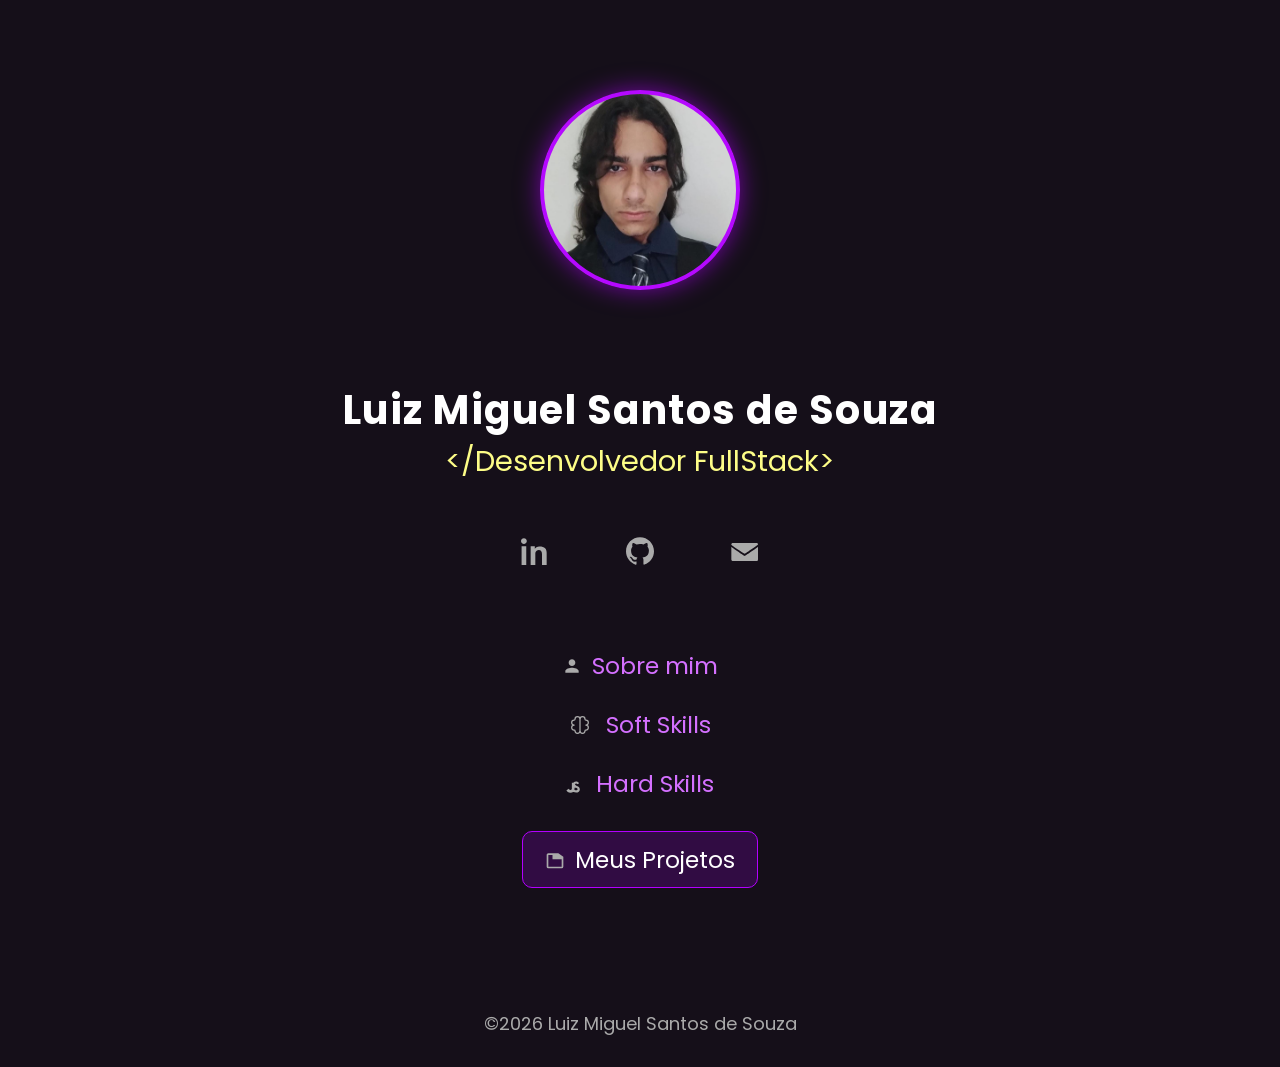
==== index.html @ 4d2f631f "Adiciona Portifolio" ====
<!DOCTYPE html>
<html lang="pt-BR">
<head>
  <meta charset="UTF-8">
  <meta name="viewport" content="width=device-width, initial-scale=1.0">
  <title>Luiz Miguel Santos de Souza</title>
  <link rel="stylesheet" href="style/style.css">
  <meta name="description" content="Portfólio de Luiz Miguel Santos de Souza, desenvolvedor full stack em formação: projetos, habilidades e contato.">
  <link rel="preconnect" href="https://fonts.googleapis.com">
  <link href="https://fonts.googleapis.com/css2?family=Poppins:wght@300;400;600;700&family=VT323&display=swap" rel="stylesheet">

</head>
<body>

  <main>
    <div class="foto" role="img" aria-label="Foto de Luiz Miguel"></div>

    <h1>Luiz Miguel Santos de Souza</h1>
    <h2>&lt;/Desenvolvedor    FullStack&gt;</h2>

    <div class="botoes">

  <a href="https://www.linkedin.com/in/luiz-miguel-santos-de-souza-ab2739395" target="_blank" rel="noopener" class="btn" aria-label="LinkedIn" title="LinkedIn">
    <svg xmlns="http://www.w3.org/2000/svg" width="28" height="28" fill="#aaa" viewBox="0 0 24 24" aria-hidden="true">
      <path d="M4.98 3.5C4.98 4.88 3.87 6 2.5 6S0 4.88 0 3.5 1.12 1 2.5 1 4.98 2.12 4.98 3.5zM.5 8h4V24h-4V8zm7.5 0h3.83v2.16h.05c.54-1.02 1.87-2.09 3.85-2.09C20.42 8.07 22 10.1 22 13.47V24h-4v-9.21c0-2.2-.79-3.7-2.76-3.7-1.5 0-2.39 1-2.78 1.97-.14.33-.18.79-.18 1.25V24h-4V8z"/>
    </svg>
  </a>


  <a href="https://github.com/LuryDev" target="_blank" rel="noopener" class="btn" aria-label="GitHub" title="GitHub">
    <svg xmlns="http://www.w3.org/2000/svg" width="28" height="28" fill="#aaa" viewBox="0 0 24 24" aria-hidden="true">
      <path d="M12 .297c-6.63 0-12 5.373-12 12 0 5.303 3.438 9.8 8.205 11.387.6.113.82-.258.82-.577 0-.285-.011-1.04-.017-2.04-3.338.725-4.042-1.61-4.042-1.61C4.422 18.07 3.633 17.7 3.633 17.7c-1.087-.744.084-.729.084-.729 1.205.084 1.838 1.236 1.838 1.236 1.07 1.835 2.809 1.305 3.495.998.108-.776.42-1.305.763-1.605-2.665-.3-5.466-1.335-5.466-5.932 0-1.31.469-2.38 1.235-3.22-.135-.303-.54-1.523.105-3.176 0 0 1.005-.322 3.3 1.23a11.48 11.48 0 0 1 3.003-.403c1.02.005 2.045.137 3.003.403 2.28-1.552 3.285-1.23 3.285-1.23.645 1.653.24 2.873.12 3.176.765.84 1.23 1.91 1.23 3.22 0 4.61-2.805 5.625-5.475 5.92.42.36.81 1.096.81 2.22 0 1.606-.015 2.896-.015 3.286 0 .315.21.69.825.57C20.565 22.092 24 17.592 24 12.297 24 5.67 18.627.297 12 .297z"/>
    </svg>
  </a>



<a href="#" class="btn" id="copyEmailBtn" aria-label="Copiar e-mail" title="Copiar e-mail">
  <svg xmlns="http://www.w3.org/2000/svg" width="28" height="28" viewBox="0 0 42 42" fill="#aaa" style="vertical-align: middle;">
    <path d="M40.5 31.5v-18S22.3 26.2 20.53 26.859C18.79 26.23.5 13.5.5 13.5v18c0 2.5.53 3 3 3h34c2.529 0 3-.439 3-3zm-.029-21.529c0-1.821-.531-2.471-2.971-2.471h-34c-2.51 0-3 .78-3 2.6l.03.28s18.069 12.44 20 13.12c2.04-.79 19.97-13.4 19.97-13.4l-.029-.129z"/>
  </svg>
</a>
    </div>



    <!--SkillsStart-->

  <nav>

 <a href="#conteiner" onclick="sobre(); return false;" id="sobre">
    <svg xmlns="http://www.w3.org/2000/svg" width="18" height="18" fill="#aaa" viewBox="0 0 24 24">
      <path d="M12 12c2.21 0 4-1.79 4-4S14.21 4 12 4 8 5.79 8 8s1.79 4 4 4zm0 2c-2.67 0-8 1.34-8 4v2h16v-2c0-2.66-5.33-4-8-4z"/>
    </svg>
    Sobre mim
  </a>


 <a href="#conteiner" onclick="soft(); return false;" id="soft">
  <svg xmlns="http://www.w3.org/2000/svg" width="22" height="22" fill="none" stroke="#aaa" stroke-linejoin="round" stroke-width="1.5" viewBox="0 0 24 24" style="vertical-align: middle; margin-right: 6px;">
    <path d="M12 19V5a3 3 0 1 0-6 0a1 1 0 0 1-1 1a3 3 0 0 0 0 6a3 3 0 1 0 0 6a1 1 0 0 1 1 1a3 3 0 1 0 6 0Zm0 0V5a3 3 0 1 1 6 0a1 1 0 0 0 1 1a3 3 0 1 1 0 6a3 3 0 1 1 0 6a1 1 0 0 0-1 1a3 3 0 1 1-6 0Z"/>
  </svg>
  Soft Skills
</a>


  <a href="#conteiner" onclick="hard(); return false;" id="hard">
<svg xmlns="http://www.w3.org/2000/svg" width="18" height="18" viewBox="0 0 128 128" fill="#aaa" aria-hidden>
  <path d="M16 16h96v96H16z" fill="none"/>
  <path d="M50.6 95.8c3 5 6.9 8.9 13.9 8.9 5.8 0 9.5-2.8 9.5-6.8 0-4.7-3.8-6.4-10-9.2l-3.4-1.5c-9.8-4.2-16.2-9.5-16.2-20.6 0-10.3 7.8-18.1 20-18.1 8.7 0 15 3 19.6 10.9l-10.8 6.9c-2.3-4.2-4.8-5.9-8.7-5.9-4 0-6.5 2.5-6.5 5.9 0 4.1 2.6 5.8 8.4 8.4l3.4 1.5c11.8 5.1 18.8 10.5 18.8 22.4 0 12.9-10.1 19.9-23.8 19.9-13.3 0-21.9-6.3-26-14.6zM18.5 93.6c2.6 4.6 5.1 8.4 11 8.4 4.9 0 8-1.9 8-8.6V56h17v37.6c0 18.1-10.6 26.3-26 26.3-13.8 0-21.7-7.1-25.8-15.9z"/>
</svg>
  
    Hard Skills
    </a>


  <a href="projetos.html" id="projetos">
    <svg xmlns="http://www.w3.org/2000/svg" width="18" height="18" fill="#aaa" viewBox="0 0 24 24">
      <path d="M10 4H4c-1.1 0-2 .9-2 2v14a2 2 0 0 0 2 2h16a2 2 0 0 0 2-2V8l-6-4h-6zM4 20V6h5v5h11v9H4z"/>
    </svg>
    Meus Projetos
  </a>
</nav>

  </main>

<!--SkillsEnd-->





  <div id="conteiner" aria-live="polite">

    

  </div>




  <footer>
    ©<span class="ano">2025</span> Luiz Miguel Santos de Souza
  </footer>

    <script src="script/script.js"></script>

</body>
</html>
---- style/style.css ----
* {
  margin: 0;
  padding: 0;
  box-sizing: border-box;
  font-family: "Poppins", sans-serif;
}

html, body {
  overflow-x: hidden;
  overflow-y: auto;
}

body {
  background-color: #150f19;
  color: #fff;
  text-align: center;
  display: flex;
  flex-direction: column;
  min-height: 100vh;
  font-size: 18px;
}

.foto {
  width: 200px;
  height: 200px;
  margin: 90px auto 90px;
  border-radius: 50%;
  border: 4px solid #b509ff;
  background: url("../src/fotominha.jpg") center/cover no-repeat;
  box-shadow: 0 0 25px rgba(179, 0, 255, 0.6);
  transition: transform 0.3s ease, box-shadow 0.3s ease;
}

.foto:hover {
  transform: scale(1.05);
  box-shadow: 0 0 35px rgba(179, 0, 255, 0.9);
}

h1 {
  font-size: 2.2em;
  letter-spacing: 1.5px;
  margin-top: 15px;
}

h2 {
  font-weight: 400;
  color: #FDFD87;
  margin-bottom: 40px;
  font-size: 1.6em;
}

.botoes {
  display: flex;
  justify-content: center;
  gap: 25px;
  margin-bottom: 50px;
  flex-wrap: wrap;
}

.btn {
  background-color: #55555500;
  color: white;
  text-decoration: none;
  padding: 14px 26px;
  border-radius: 6px;
  font-size: 1em;
  transition: 0.3s ease;
}

.btn:hover {
  background-color: #b300ff;
  transform: scale(1.1);
}

nav {
  display: flex;
  flex-direction: column;
  align-items: center;
  margin-bottom: 40px;
}

nav a {
  display: flex;
  align-items: center;
  gap: 10px;
  margin: 12px 0;
  color: #d470ff;
  text-decoration: none;
  font-size: 1.3em;
  transition: 0.3s;
}

nav a svg {
  width: 20px;
  height: 20px;
  transition: 0.3s;
}

nav a:hover {
  color: #FDFD87;
  transform: scale(1.08);
}

footer {
  margin-top: auto;
  font-size: 1em;
  color: #aaa;
  padding: 30px 0;
}

#conteiner h2 {
  color: #FDFD87;
  font-family: "Poppins", sans-serif;
}

#conteiner p {
  margin: 20px;
  line-height: 1.6;
  font-size: 1.1em;
  color: #ddd;
}

#conteiner {
  margin-bottom: 40px;
}

.card {
  background-color: #1b1b1b00;
  border: 1px solid #333;
  border-radius: 12px;
  box-shadow: 0 4px 12px rgba(0, 0, 0, 0.4);
  padding: 25px;
  max-width: 700px;
  margin: 40px auto;
  color: #ddd;
  font-family: 'VT323', monospace;
  font-size: 20px;
  line-height: 1.6;
  animation: fadeIn 0.5s ease-in-out;
  box-sizing: border-box;
  width: 90%;
  min-width: 280px;
}

.card h2 {
  color: #FDFD87;
  font-size: 28px;
  margin-bottom: 15px;
  text-align: center;
  letter-spacing: 1px;
}

@keyframes fadeIn {
  from {
    opacity: 0;
    transform: translateY(20px);
  }
  to {
    opacity: 1;
    transform: translateY(0);
  }
}

.soft-grid {
  display: grid;
  grid-template-columns: repeat(2, 1fr);
  gap: 15px;
  margin-top: 20px;
  max-width: 700px;
  margin-left: auto;
  margin-right: auto;
}

.soft-item {
  background: rgba(0, 0, 0, 0);
  border: 1px solid rgba(255, 255, 255, 0.1);
  border-radius: 10px;
  padding: 15px;
  text-align: center;
  font-family: 'Poppins', sans-serif;
  font-size: 14px;
  color: #fff;
  transition: 0.3s ease;
}

.soft-item:hover {
  transform: translateY(-4px);
  background: rgba(179, 0, 255, 0.15);
  border-color: #b300ff;
}

.hard-grid {
  display: grid;
  grid-template-columns: repeat(2, 1fr);
  gap: 25px;
  margin-top: 40px;
  max-width: 900px;
  margin-left: auto;
  margin-right: auto;
}

.hard-column h3 {
  color: #FDFD87;
  margin-bottom: 20px;
  font-family: 'Poppins', sans-serif;
  font-weight: 600;
  font-size: 1.5em;
  text-align: center;
}

.hard-item {
  background: rgba(0, 0, 0, 0);
  border: 1px solid rgba(255, 255, 255, 0.1);
  border-radius: 14px;
  padding: 30px 20px;
  text-align: center;
  font-family: 'Poppins', sans-serif;
  font-size: 18px;
  color: #fff;
  transition: 0.3s ease;
  cursor: default;
  min-height: 110px;
  display: flex;
  flex-direction: column;
  justify-content: center;
}

.hard-item:hover {
  transform: translateY(-6px);
  background: rgba(179, 0, 255, 0.25);
  border-color: #b300ff;
}

.hard-item .icon {
  margin-top: 15px;
  display: flex;
  justify-content: center;
  filter: drop-shadow(0 0 3px rgba(179, 0, 255, 0.8));
}

.hard-item .icon svg {
  width: 60px !important;
  height: 60px !important;
}

.proj-grid {
  display: grid;
  grid-template-columns: repeat(2, 1fr);
  gap: 25px;
  margin-top: 30px;
  max-width: 1100px;
  margin-left: auto;
  margin-right: auto;
  justify-content: center;
  align-items: center;
  padding: 0 20px;
}

.proj-column h3 {
  color: #FDFD87;
  margin-bottom: 20px;
  font-family: 'Poppins', sans-serif;
  font-weight: 600;
  font-size: 1.5em;
  text-align: center;
}

.proj-item {
  background: rgba(0, 0, 0, 0);
  border: 1px solid rgba(255, 255, 255, 0.1);
  border-radius: 14px;
  padding: 20px 10px;
  text-align: center;
  font-family: 'Poppins', sans-serif;
  font-size: 18px;
  color: #fff;
  transition: 0.3s ease;
  cursor: pointer;
  display: flex;
  flex-direction: column;
  justify-content: center;
  align-items: center;
  width: 100%;
}

.proj-item:hover {
  transform: translateY(-6px);
  background: rgba(179, 0, 255, 0.25);
  border-color: #b300ff;
}

.proj-item img {
  width: 100%;
  max-width: 480px;
  border-radius: 10px;
  margin: 15px auto 0;
  display: block;
  object-fit: cover;
}

@media (max-width: 900px) {
  .soft-grid,
  .hard-grid,
  .proj-grid {
    grid-template-columns: 1fr;
    gap: 20px;
    max-width: 100%;
    margin-left: 0;
    margin-right: 0;
    padding: 0 10px;
  }

  .proj-item img {
    max-width: 100%;
  }

  .card {
    max-width: 95%;
  }

  h1 {
    font-size: 1.8em;
  }

  h2 {
    font-size: 1.3em;
  }

  body {
    font-size: 16px;
  }

  .foto {
    width: 150px;
    height: 150px;
  }
}

@media (max-width: 600px) {
  .proj-item {
    font-size: 16px;
    padding: 15px;
  }

  .hard-item {
    font-size: 16px;
    padding: 20px;
  }

  .soft-item {
    font-size: 13px;
    padding: 12px;
  }
}

:focus-visible { outline: 2px solid #FDFD87; outline-offset: 4px; border-radius: 6px; }

nav a.ativo { color: #FDFD87; }

nav a#projetos {
  margin-top: 18px;
  padding: 10px 22px;
  border: 1px solid #b300ff;
  border-radius: 10px;
  color: #fff;
  background: rgba(179, 0, 255, 0.18);
}
nav a#projetos:hover { background: #b300ff; color: #fff; }

#conteiner { scroll-margin-top: 20px; }

@media (prefers-reduced-motion: reduce) {
  * { transition: none !important; animation: none !important; }
}
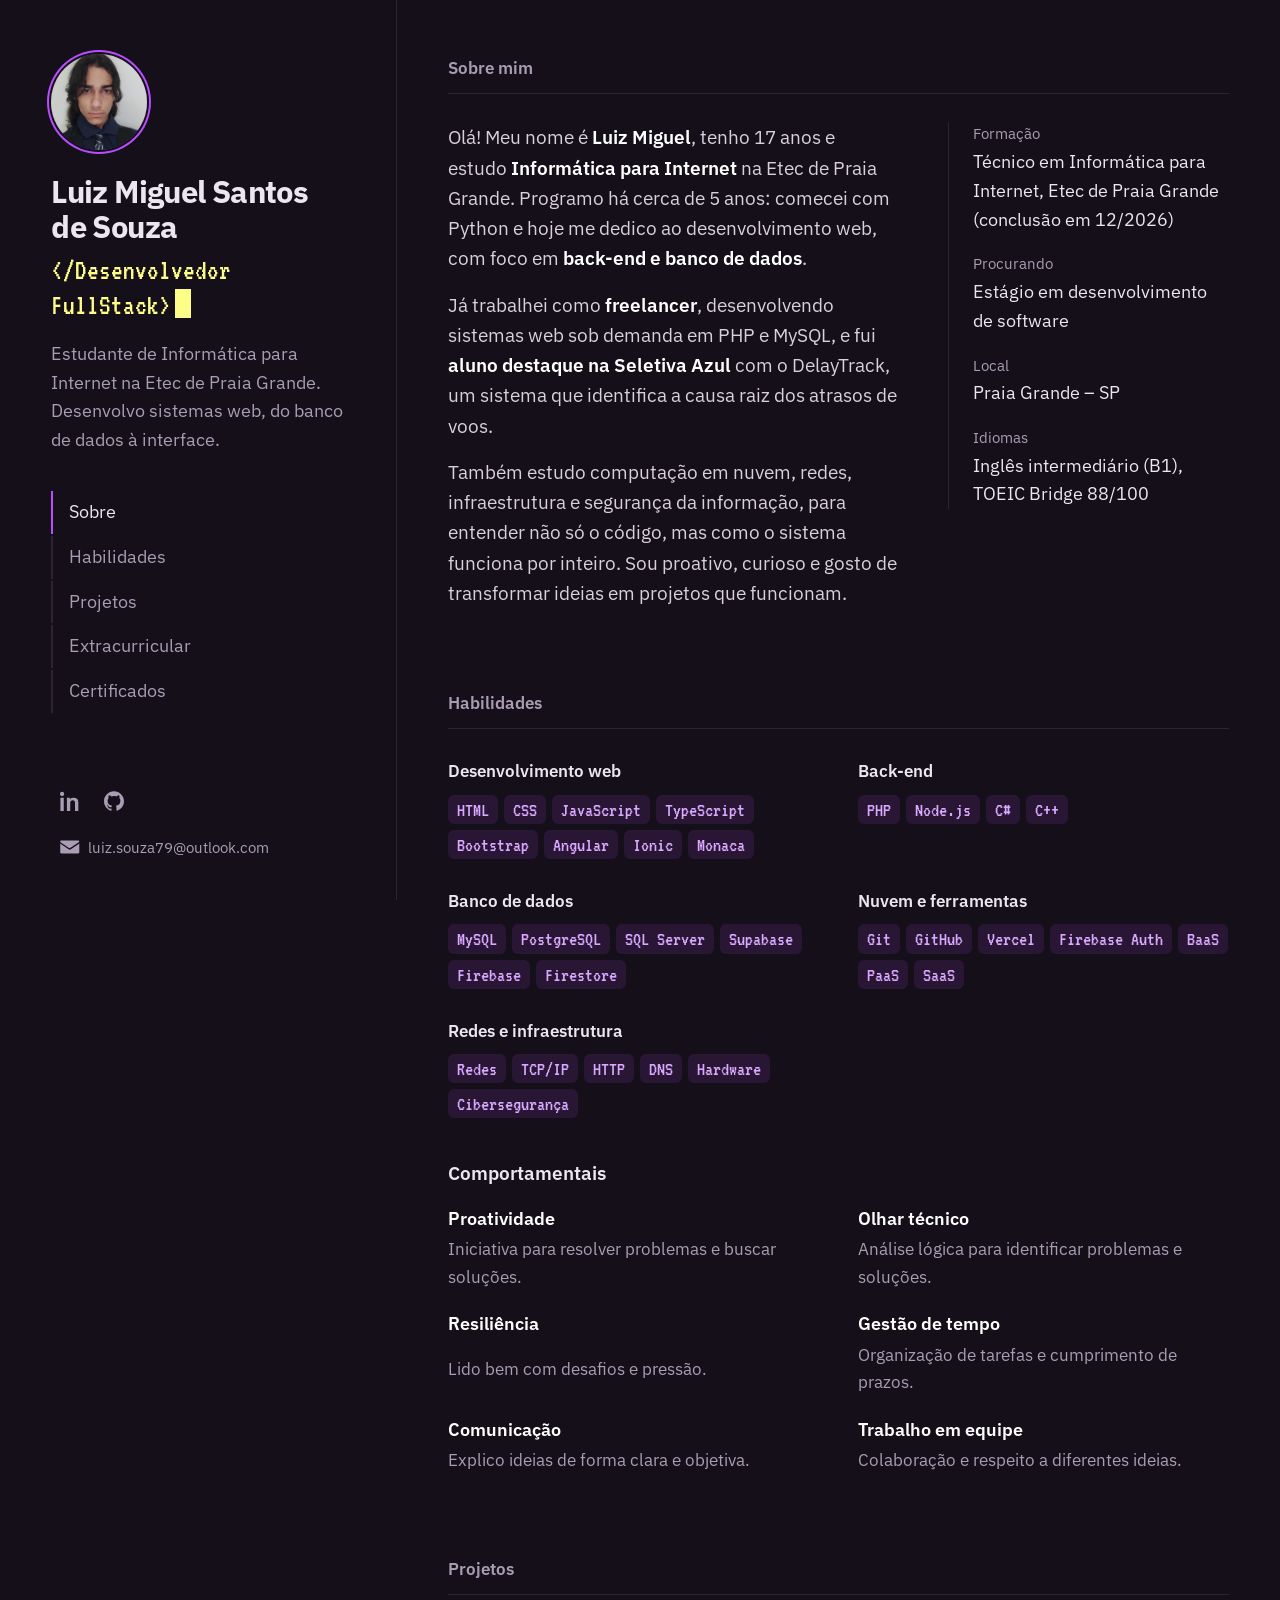
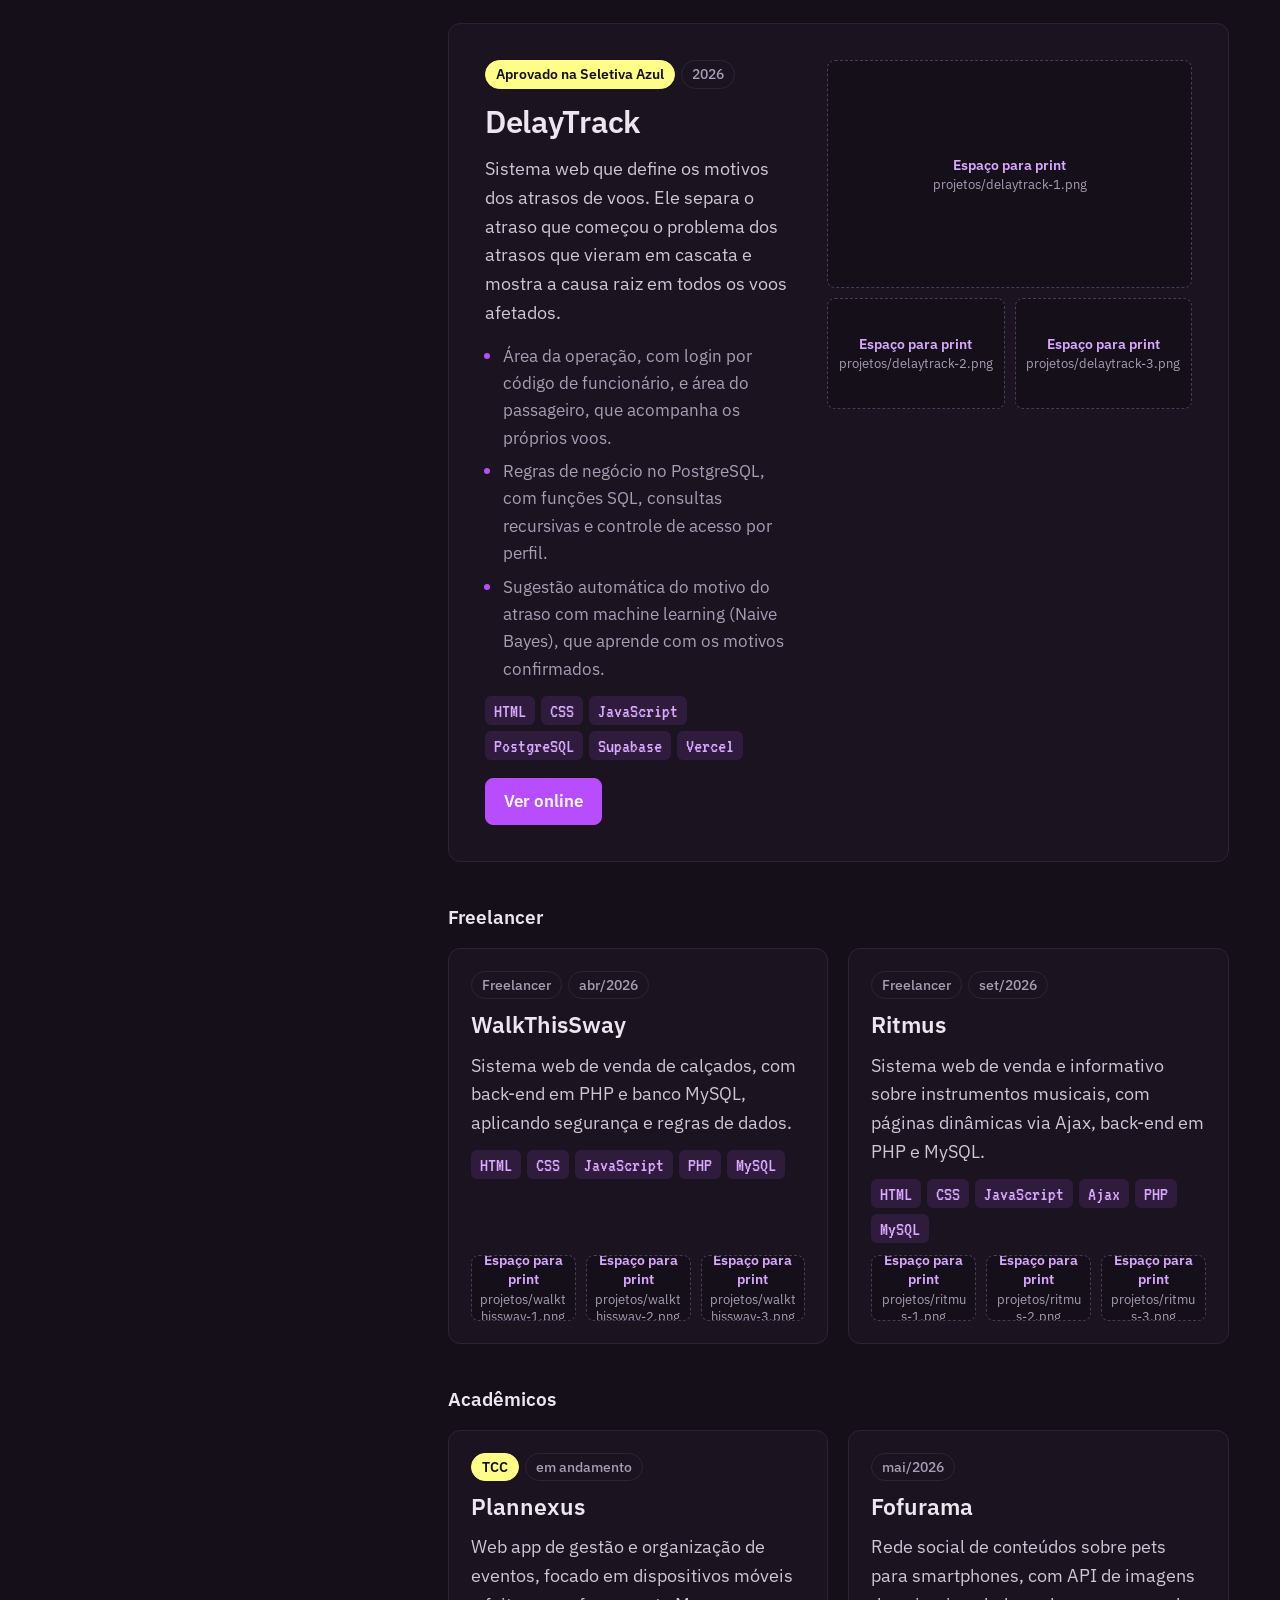
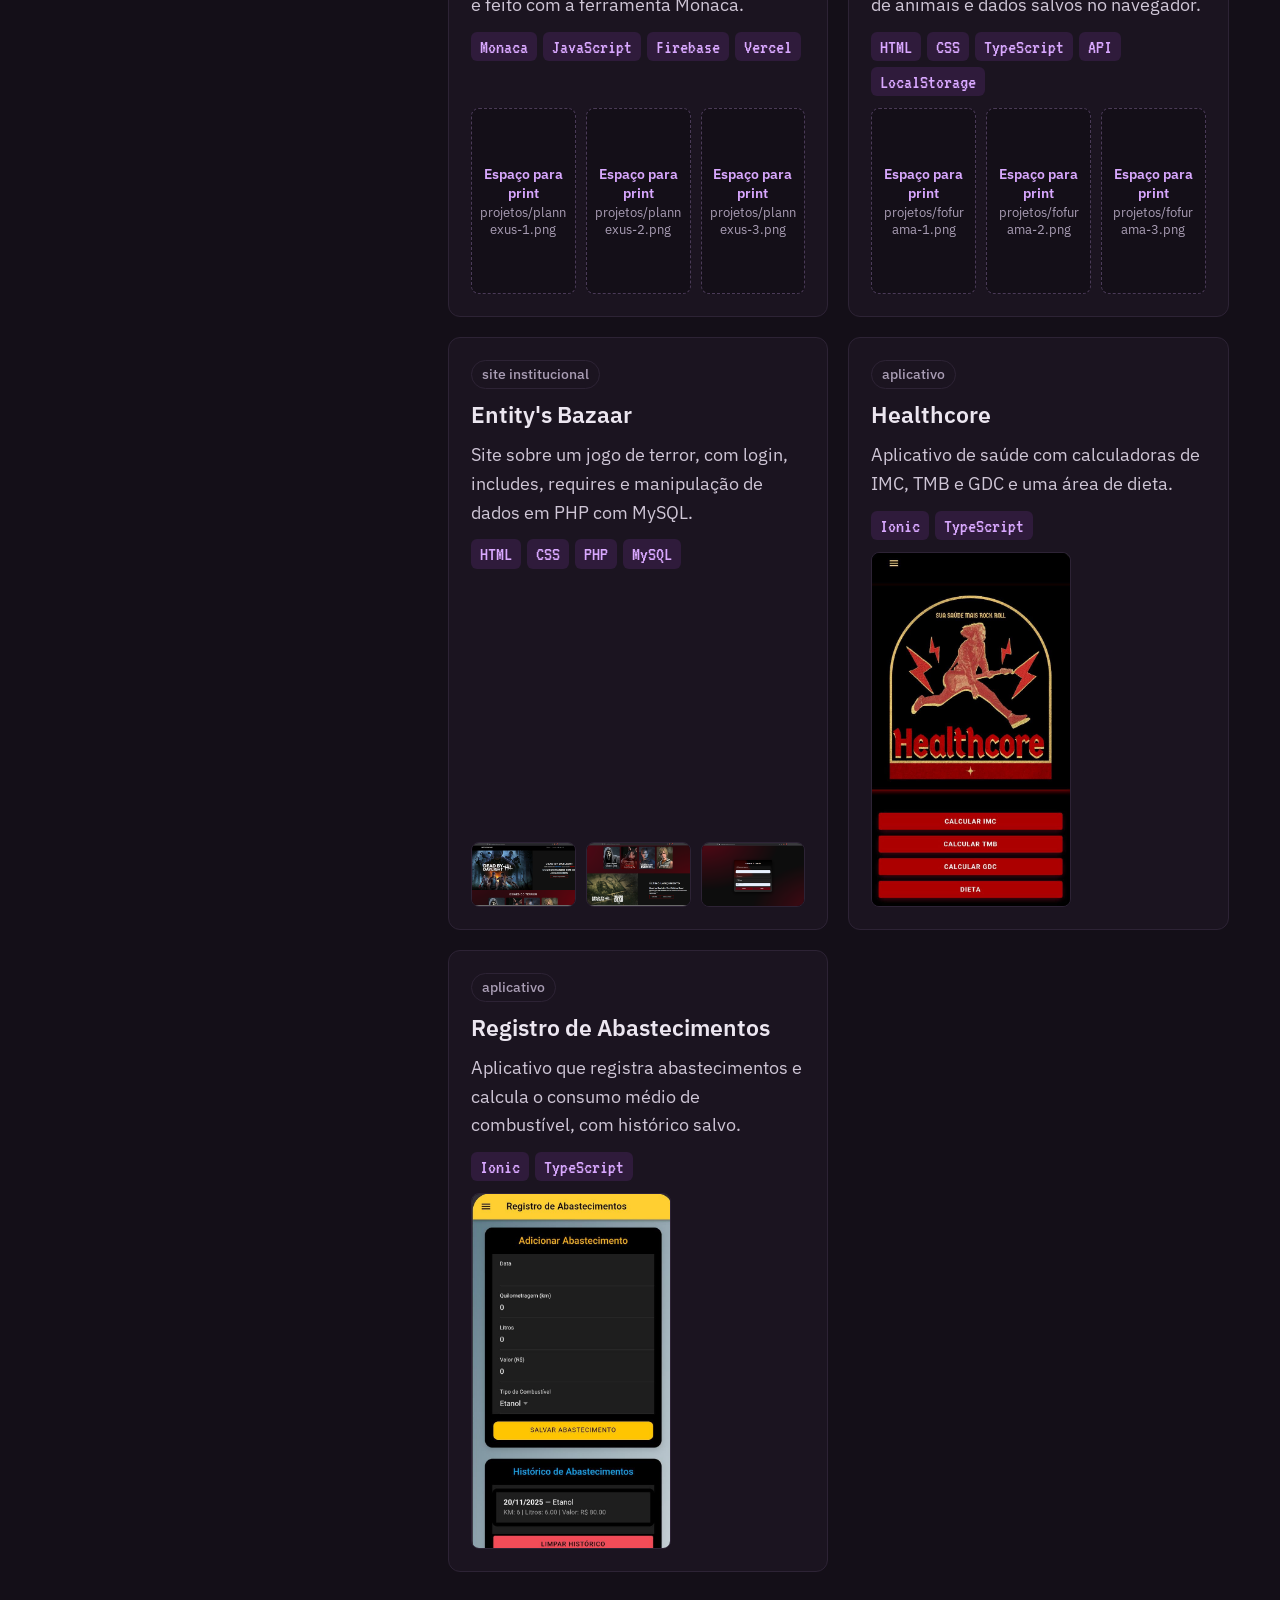
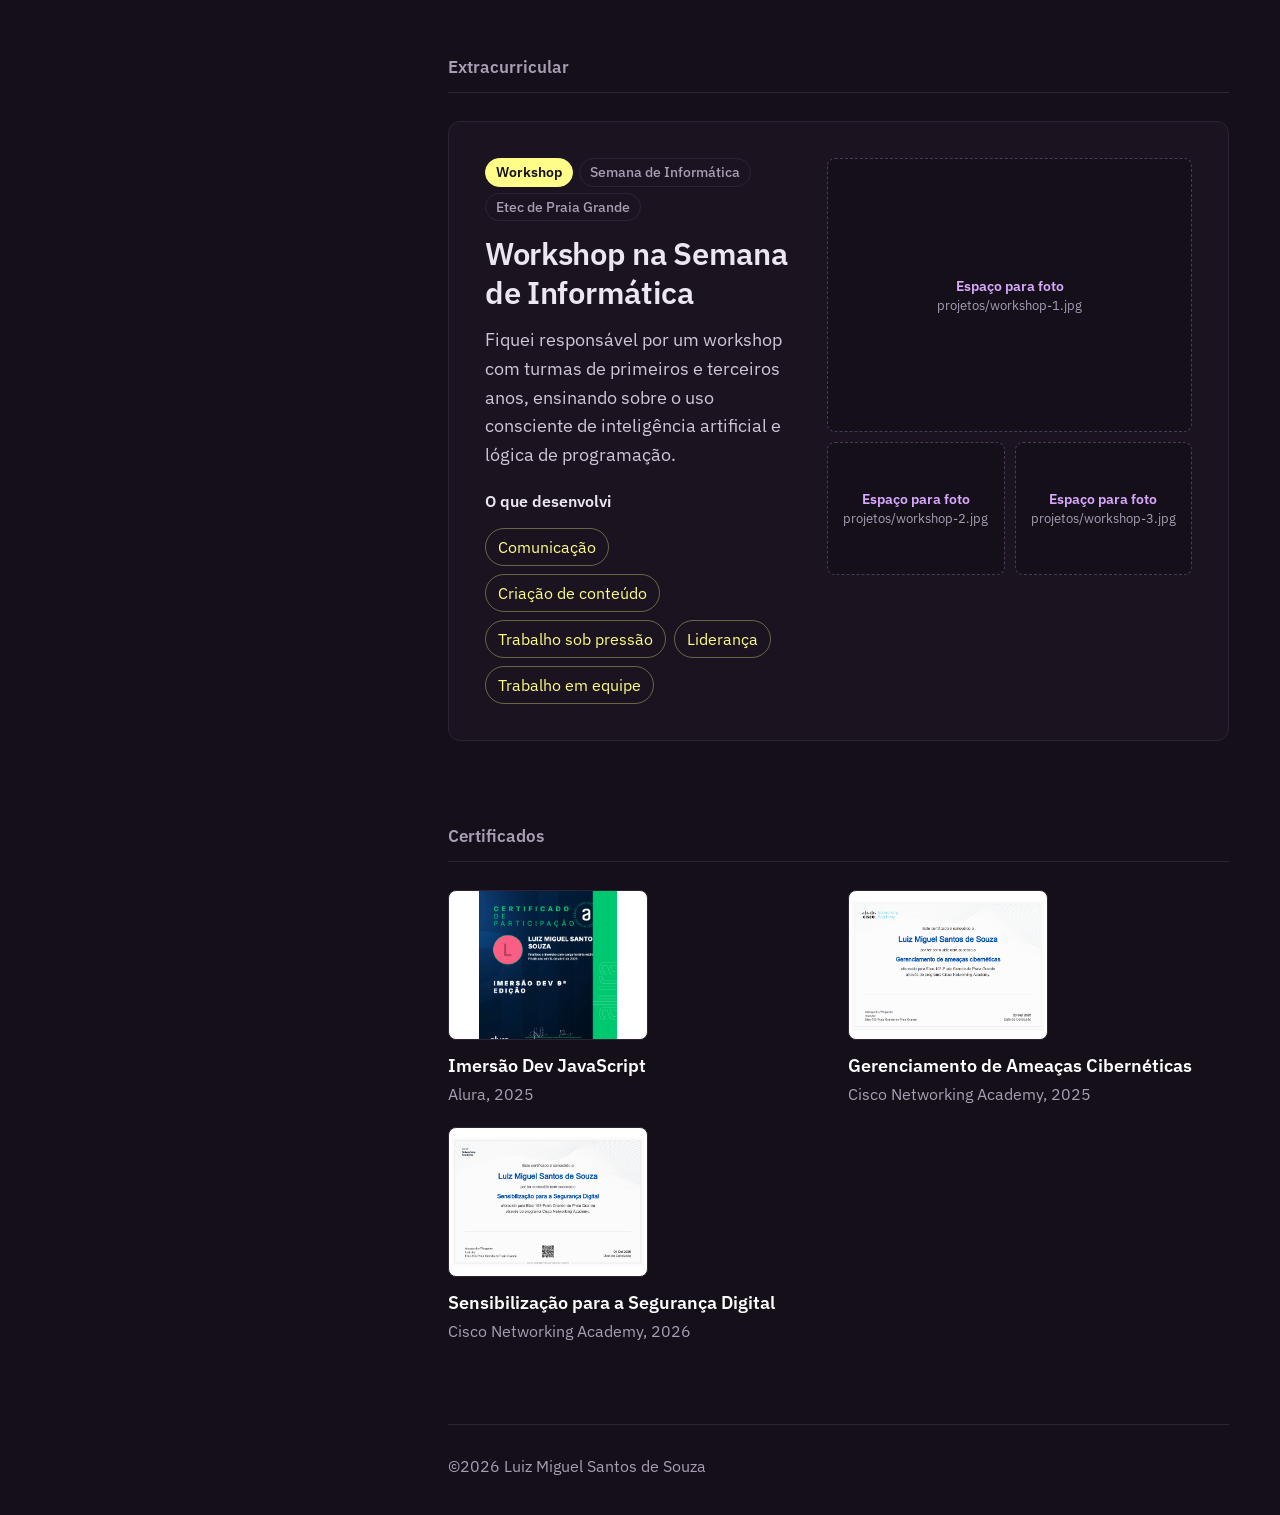
==== commit 6248f21e: "commit 2" ====
--- a/index.html
+++ b/index.html
@@ -3,107 +3,261 @@
 <head>
   <meta charset="UTF-8">
   <meta name="viewport" content="width=device-width, initial-scale=1.0">
-  <title>Luiz Miguel Santos de Souza</title>
+  <title>Luiz Miguel Santos de Souza · Desenvolvedor</title>
+  <meta name="description" content="Portfólio de Luiz Miguel Santos de Souza: projetos, habilidades e contato.">
+  <link rel="preconnect" href="https://fonts.googleapis.com">
+  <link rel="preconnect" href="https://fonts.gstatic.com" crossorigin>
+  <link href="https://fonts.googleapis.com/css2?family=IBM+Plex+Sans:wght@400;500;600;700&family=VT323&display=swap" rel="stylesheet">
   <link rel="stylesheet" href="style/style.css">
-  <meta name="description" content="Portfólio de Luiz Miguel Santos de Souza, desenvolvedor full stack em formação: projetos, habilidades e contato.">
-  <link rel="preconnect" href="https://fonts.googleapis.com">
-  <link href="https://fonts.googleapis.com/css2?family=Poppins:wght@300;400;600;700&family=VT323&display=swap" rel="stylesheet">
-
 </head>
 <body>
 
-  <main>
-    <div class="foto" role="img" aria-label="Foto de Luiz Miguel"></div>
-
-    <h1>Luiz Miguel Santos de Souza</h1>
-    <h2>&lt;/Desenvolvedor    FullStack&gt;</h2>
-
-    <div class="botoes">
-
-  <a href="https://www.linkedin.com/in/luiz-miguel-santos-de-souza-ab2739395" target="_blank" rel="noopener" class="btn" aria-label="LinkedIn" title="LinkedIn">
-    <svg xmlns="http://www.w3.org/2000/svg" width="28" height="28" fill="#aaa" viewBox="0 0 24 24" aria-hidden="true">
-      <path d="M4.98 3.5C4.98 4.88 3.87 6 2.5 6S0 4.88 0 3.5 1.12 1 2.5 1 4.98 2.12 4.98 3.5zM.5 8h4V24h-4V8zm7.5 0h3.83v2.16h.05c.54-1.02 1.87-2.09 3.85-2.09C20.42 8.07 22 10.1 22 13.47V24h-4v-9.21c0-2.2-.79-3.7-2.76-3.7-1.5 0-2.39 1-2.78 1.97-.14.33-.18.79-.18 1.25V24h-4V8z"/>
-    </svg>
-  </a>
-
-
-  <a href="https://github.com/LuryDev" target="_blank" rel="noopener" class="btn" aria-label="GitHub" title="GitHub">
-    <svg xmlns="http://www.w3.org/2000/svg" width="28" height="28" fill="#aaa" viewBox="0 0 24 24" aria-hidden="true">
-      <path d="M12 .297c-6.63 0-12 5.373-12 12 0 5.303 3.438 9.8 8.205 11.387.6.113.82-.258.82-.577 0-.285-.011-1.04-.017-2.04-3.338.725-4.042-1.61-4.042-1.61C4.422 18.07 3.633 17.7 3.633 17.7c-1.087-.744.084-.729.084-.729 1.205.084 1.838 1.236 1.838 1.236 1.07 1.835 2.809 1.305 3.495.998.108-.776.42-1.305.763-1.605-2.665-.3-5.466-1.335-5.466-5.932 0-1.31.469-2.38 1.235-3.22-.135-.303-.54-1.523.105-3.176 0 0 1.005-.322 3.3 1.23a11.48 11.48 0 0 1 3.003-.403c1.02.005 2.045.137 3.003.403 2.28-1.552 3.285-1.23 3.285-1.23.645 1.653.24 2.873.12 3.176.765.84 1.23 1.91 1.23 3.22 0 4.61-2.805 5.625-5.475 5.92.42.36.81 1.096.81 2.22 0 1.606-.015 2.896-.015 3.286 0 .315.21.69.825.57C20.565 22.092 24 17.592 24 12.297 24 5.67 18.627.297 12 .297z"/>
-    </svg>
-  </a>
-
-
-
-<a href="#" class="btn" id="copyEmailBtn" aria-label="Copiar e-mail" title="Copiar e-mail">
-  <svg xmlns="http://www.w3.org/2000/svg" width="28" height="28" viewBox="0 0 42 42" fill="#aaa" style="vertical-align: middle;">
-    <path d="M40.5 31.5v-18S22.3 26.2 20.53 26.859C18.79 26.23.5 13.5.5 13.5v18c0 2.5.53 3 3 3h34c2.529 0 3-.439 3-3zm-.029-21.529c0-1.821-.531-2.471-2.971-2.471h-34c-2.51 0-3 .78-3 2.6l.03.28s18.069 12.44 20 13.12c2.04-.79 19.97-13.4 19.97-13.4l-.029-.129z"/>
-  </svg>
-</a>
+  <a class="pular" href="#conteudo">Pular para o conteúdo</a>
+
+  <aside class="lateral">
+    <div class="lateral-topo">
+      <div class="foto" role="img" aria-label="Foto de Luiz Miguel"></div>
+      <h1>Luiz Miguel Santos de Souza</h1>
+      <p class="cargo">&lt;/Desenvolvedor FullStack&gt;<span class="cursor" aria-hidden="true"></span></p>
+      <p class="intro">Estudante de Informática para Internet na Etec de Praia Grande. Desenvolvo sistemas web, do banco de dados à interface.</p>
     </div>
 
-
-
-    <!--SkillsStart-->
-
-  <nav>
-
- <a href="#conteiner" onclick="sobre(); return false;" id="sobre">
-    <svg xmlns="http://www.w3.org/2000/svg" width="18" height="18" fill="#aaa" viewBox="0 0 24 24">
-      <path d="M12 12c2.21 0 4-1.79 4-4S14.21 4 12 4 8 5.79 8 8s1.79 4 4 4zm0 2c-2.67 0-8 1.34-8 4v2h16v-2c0-2.66-5.33-4-8-4z"/>
-    </svg>
-    Sobre mim
-  </a>
-
-
- <a href="#conteiner" onclick="soft(); return false;" id="soft">
-  <svg xmlns="http://www.w3.org/2000/svg" width="22" height="22" fill="none" stroke="#aaa" stroke-linejoin="round" stroke-width="1.5" viewBox="0 0 24 24" style="vertical-align: middle; margin-right: 6px;">
-    <path d="M12 19V5a3 3 0 1 0-6 0a1 1 0 0 1-1 1a3 3 0 0 0 0 6a3 3 0 1 0 0 6a1 1 0 0 1 1 1a3 3 0 1 0 6 0Zm0 0V5a3 3 0 1 1 6 0a1 1 0 0 0 1 1a3 3 0 1 1 0 6a3 3 0 1 1 0 6a1 1 0 0 0-1 1a3 3 0 1 1-6 0Z"/>
-  </svg>
-  Soft Skills
-</a>
-
-
-  <a href="#conteiner" onclick="hard(); return false;" id="hard">
-<svg xmlns="http://www.w3.org/2000/svg" width="18" height="18" viewBox="0 0 128 128" fill="#aaa" aria-hidden>
-  <path d="M16 16h96v96H16z" fill="none"/>
-  <path d="M50.6 95.8c3 5 6.9 8.9 13.9 8.9 5.8 0 9.5-2.8 9.5-6.8 0-4.7-3.8-6.4-10-9.2l-3.4-1.5c-9.8-4.2-16.2-9.5-16.2-20.6 0-10.3 7.8-18.1 20-18.1 8.7 0 15 3 19.6 10.9l-10.8 6.9c-2.3-4.2-4.8-5.9-8.7-5.9-4 0-6.5 2.5-6.5 5.9 0 4.1 2.6 5.8 8.4 8.4l3.4 1.5c11.8 5.1 18.8 10.5 18.8 22.4 0 12.9-10.1 19.9-23.8 19.9-13.3 0-21.9-6.3-26-14.6zM18.5 93.6c2.6 4.6 5.1 8.4 11 8.4 4.9 0 8-1.9 8-8.6V56h17v37.6c0 18.1-10.6 26.3-26 26.3-13.8 0-21.7-7.1-25.8-15.9z"/>
-</svg>
-  
-    Hard Skills
-    </a>
-
-
-  <a href="projetos.html" id="projetos">
-    <svg xmlns="http://www.w3.org/2000/svg" width="18" height="18" fill="#aaa" viewBox="0 0 24 24">
-      <path d="M10 4H4c-1.1 0-2 .9-2 2v14a2 2 0 0 0 2 2h16a2 2 0 0 0 2-2V8l-6-4h-6zM4 20V6h5v5h11v9H4z"/>
-    </svg>
-    Meus Projetos
-  </a>
-</nav>
-
+    <nav class="menu" aria-label="Seções">
+      <a href="#sobre">Sobre</a>
+      <a href="#habilidades">Habilidades</a>
+      <a href="#projetos">Projetos</a>
+      <a href="#extracurricular">Extracurricular</a>
+      <a href="#certificados">Certificados</a>
+    </nav>
+
+    <div class="contatos">
+      <a href="https://www.linkedin.com/in/luiz-miguel-santos-de-souza-ab2739395" target="_blank" rel="noopener" aria-label="LinkedIn" title="LinkedIn">
+        <svg viewBox="0 0 24 24" aria-hidden="true"><path d="M4.98 3.5C4.98 4.88 3.87 6 2.5 6S0 4.88 0 3.5 1.12 1 2.5 1 4.98 2.12 4.98 3.5zM.5 8h4V24h-4V8zm7.5 0h3.83v2.16h.05c.54-1.02 1.87-2.09 3.85-2.09C20.42 8.07 22 10.1 22 13.47V24h-4v-9.21c0-2.2-.79-3.7-2.76-3.7-1.5 0-2.39 1-2.78 1.97-.14.33-.18.79-.18 1.25V24h-4V8z"/></svg>
+      </a>
+      <a href="https://github.com/LuryDev" target="_blank" rel="noopener" aria-label="GitHub" title="GitHub">
+        <svg viewBox="0 0 24 24" aria-hidden="true"><path d="M12 .297c-6.63 0-12 5.373-12 12 0 5.303 3.438 9.8 8.205 11.387.6.113.82-.258.82-.577 0-.285-.011-1.04-.017-2.04-3.338.725-4.042-1.61-4.042-1.61C4.422 18.07 3.633 17.7 3.633 17.7c-1.087-.744.084-.729.084-.729 1.205.084 1.838 1.236 1.838 1.236 1.07 1.835 2.809 1.305 3.495.998.108-.776.42-1.305.763-1.605-2.665-.3-5.466-1.335-5.466-5.932 0-1.31.469-2.38 1.235-3.22-.135-.303-.54-1.523.105-3.176 0 0 1.005-.322 3.3 1.23a11.48 11.48 0 0 1 3.003-.403c1.02.005 2.045.137 3.003.403 2.28-1.552 3.285-1.23 3.285-1.23.645 1.653.24 2.873.12 3.176.765.84 1.23 1.91 1.23 3.22 0 4.61-2.805 5.625-5.475 5.92.42.36.81 1.096.81 2.22 0 1.606-.015 2.896-.015 3.286 0 .315.21.69.825.57C20.565 22.092 24 17.592 24 12.297 24 5.67 18.627.297 12 .297z"/></svg>
+      </a>
+      <button type="button" id="copiar-email" aria-label="Copiar e-mail" title="Copiar e-mail">
+        <svg viewBox="0 0 42 42" aria-hidden="true"><path d="M40.5 31.5v-18S22.3 26.2 20.53 26.859C18.79 26.23.5 13.5.5 13.5v18c0 2.5.53 3 3 3h34c2.529 0 3-.439 3-3zm-.029-21.529c0-1.821-.531-2.471-2.971-2.471h-34c-2.51 0-3 .78-3 2.6l.03.28s18.069 12.44 20 13.12c2.04-.79 19.97-13.4 19.97-13.4l-.029-.129z"/></svg>
+        <span class="email-texto">luiz.souza79@outlook.com</span>
+      </button>
+    </div>
+  </aside>
+
+  <main id="conteudo">
+
+    <section id="sobre" class="secao">
+      <h2>Sobre mim</h2>
+      <div class="sobre">
+        <div class="sobre-texto">
+          <p>Olá! Meu nome é <strong>Luiz Miguel</strong>, tenho <span id="idade">17</span> anos e estudo <strong>Informática para Internet</strong> na Etec de Praia Grande. Programo há cerca de 5 anos: comecei com Python e hoje me dedico ao desenvolvimento web, com foco em <strong>back-end e banco de dados</strong>.</p>
+          <p>Já trabalhei como <strong>freelancer</strong>, desenvolvendo sistemas web sob demanda em PHP e MySQL, e fui <strong>aluno destaque na Seletiva Azul</strong> com o DelayTrack, um sistema que identifica a causa raiz dos atrasos de voos.</p>
+          <p>Também estudo computação em nuvem, redes, infraestrutura e segurança da informação, para entender não só o código, mas como o sistema funciona por inteiro. Sou proativo, curioso e gosto de transformar ideias em projetos que funcionam.</p>
+        </div>
+        <dl class="fatos">
+          <div><dt>Formação</dt><dd>Técnico em Informática para Internet, Etec de Praia Grande (conclusão em 12/2026)</dd></div>
+          <div><dt>Procurando</dt><dd>Estágio em desenvolvimento de software</dd></div>
+          <div><dt>Local</dt><dd>Praia Grande – SP</dd></div>
+          <div><dt>Idiomas</dt><dd>Inglês intermediário (B1), TOEIC Bridge 88/100</dd></div>
+        </dl>
+      </div>
+    </section>
+
+    <section id="habilidades" class="secao">
+      <h2>Habilidades</h2>
+
+      <div class="habilidades">
+        <div class="grupo">
+          <h3>Desenvolvimento web</h3>
+          <ul class="techs"><li>HTML</li><li>CSS</li><li>JavaScript</li><li>TypeScript</li><li>Bootstrap</li><li>Angular</li><li>Ionic</li><li>Monaca</li></ul>
+        </div>
+        <div class="grupo">
+          <h3>Back-end</h3>
+          <ul class="techs"><li>PHP</li><li>Node.js</li><li>C#</li><li>C++</li></ul>
+        </div>
+        <div class="grupo">
+          <h3>Banco de dados</h3>
+          <ul class="techs"><li>MySQL</li><li>PostgreSQL</li><li>SQL Server</li><li>Supabase</li><li>Firebase</li><li>Firestore</li></ul>
+        </div>
+        <div class="grupo">
+          <h3>Nuvem e ferramentas</h3>
+          <ul class="techs"><li>Git</li><li>GitHub</li><li>Vercel</li><li>Firebase Auth</li><li>BaaS</li><li>PaaS</li><li>SaaS</li></ul>
+        </div>
+        <div class="grupo">
+          <h3>Redes e infraestrutura</h3>
+          <ul class="techs"><li>Redes</li><li>TCP/IP</li><li>HTTP</li><li>DNS</li><li>Hardware</li><li>Cibersegurança</li></ul>
+        </div>
+      </div>
+
+      <h3 class="subtitulo">Comportamentais</h3>
+      <ul class="soft">
+        <li><strong>Proatividade</strong><span>Iniciativa para resolver problemas e buscar soluções.</span></li>
+        <li><strong>Olhar técnico</strong><span>Análise lógica para identificar problemas e soluções.</span></li>
+        <li><strong>Resiliência</strong><span>Lido bem com desafios e pressão.</span></li>
+        <li><strong>Gestão de tempo</strong><span>Organização de tarefas e cumprimento de prazos.</span></li>
+        <li><strong>Comunicação</strong><span>Explico ideias de forma clara e objetiva.</span></li>
+        <li><strong>Trabalho em equipe</strong><span>Colaboração e respeito a diferentes ideias.</span></li>
+      </ul>
+    </section>
+
+    <section id="projetos" class="secao">
+      <h2>Projetos</h2>
+
+      <article class="projeto destaque">
+        <div class="projeto-info">
+          <p class="selos"><span class="selo forte">Aprovado na Seletiva Azul</span><span class="selo">2026</span></p>
+          <h3>DelayTrack</h3>
+          <p class="resumo">Sistema web que define os motivos dos atrasos de voos. Ele separa o atraso que começou o problema dos atrasos que vieram em cascata e mostra a causa raiz em todos os voos afetados.</p>
+          <ul class="pontos">
+            <li>Área da operação, com login por código de funcionário, e área do passageiro, que acompanha os próprios voos.</li>
+            <li>Regras de negócio no PostgreSQL, com funções SQL, consultas recursivas e controle de acesso por perfil.</li>
+            <li>Sugestão automática do motivo do atraso com machine learning (Naive Bayes), que aprende com os motivos confirmados.</li>
+          </ul>
+          <ul class="techs"><li>HTML</li><li>CSS</li><li>JavaScript</li><li>PostgreSQL</li><li>Supabase</li><li>Vercel</li></ul>
+          <p class="links">
+            <a class="botao" href="https://azul-delaytrack.vercel.app/" target="_blank" rel="noopener">Ver online</a>
+          </p>
+        </div>
+        <div class="prints" data-formato="tela">
+          <figure class="print"><img src="projetos/delaytrack-1.png" alt="DelayTrack, tela 1" loading="lazy"></figure>
+          <figure class="print"><img src="projetos/delaytrack-2.png" alt="DelayTrack, tela 2" loading="lazy"></figure>
+          <figure class="print"><img src="projetos/delaytrack-3.png" alt="DelayTrack, tela 3" loading="lazy"></figure>
+        </div>
+      </article>
+
+      <h3 class="subtitulo">Freelancer</h3>
+      <div class="grade">
+        <article class="projeto">
+          <p class="selos"><span class="selo">Freelancer</span><span class="selo">abr/2026</span></p>
+          <h3>WalkThisSway</h3>
+          <p class="resumo">Sistema web de venda de calçados, com back-end em PHP e banco MySQL, aplicando segurança e regras de dados.</p>
+          <ul class="techs"><li>HTML</li><li>CSS</li><li>JavaScript</li><li>PHP</li><li>MySQL</li></ul>
+          <div class="prints" data-formato="tela">
+            <figure class="print"><img src="projetos/walkthissway-1.png" alt="WalkThisSway, tela 1" loading="lazy"></figure>
+            <figure class="print"><img src="projetos/walkthissway-2.png" alt="WalkThisSway, tela 2" loading="lazy"></figure>
+            <figure class="print"><img src="projetos/walkthissway-3.png" alt="WalkThisSway, tela 3" loading="lazy"></figure>
+          </div>
+        </article>
+
+        <article class="projeto">
+          <p class="selos"><span class="selo">Freelancer</span><span class="selo">set/2026</span></p>
+          <h3>Ritmus</h3>
+          <p class="resumo">Sistema web de venda e informativo sobre instrumentos musicais, com páginas dinâmicas via Ajax, back-end em PHP e MySQL.</p>
+          <ul class="techs"><li>HTML</li><li>CSS</li><li>JavaScript</li><li>Ajax</li><li>PHP</li><li>MySQL</li></ul>
+          <div class="prints" data-formato="tela">
+            <figure class="print"><img src="projetos/ritmus-1.png" alt="Ritmus, tela 1" loading="lazy"></figure>
+            <figure class="print"><img src="projetos/ritmus-2.png" alt="Ritmus, tela 2" loading="lazy"></figure>
+            <figure class="print"><img src="projetos/ritmus-3.png" alt="Ritmus, tela 3" loading="lazy"></figure>
+          </div>
+        </article>
+      </div>
+
+      <h3 class="subtitulo">Acadêmicos</h3>
+      <div class="grade">
+        <article class="projeto">
+          <p class="selos"><span class="selo forte">TCC</span><span class="selo">em andamento</span></p>
+          <h3>Plannexus</h3>
+          <p class="resumo">Web app de gestão e organização de eventos, focado em dispositivos móveis e feito com a ferramenta Monaca.</p>
+          <ul class="techs"><li>Monaca</li><li>JavaScript</li><li>Firebase</li><li>Vercel</li></ul>
+          <div class="prints" data-formato="celular">
+            <figure class="print"><img src="projetos/plannexus-1.png" alt="Plannexus, tela 1" loading="lazy"></figure>
+            <figure class="print"><img src="projetos/plannexus-2.png" alt="Plannexus, tela 2" loading="lazy"></figure>
+            <figure class="print"><img src="projetos/plannexus-3.png" alt="Plannexus, tela 3" loading="lazy"></figure>
+          </div>
+        </article>
+
+        <article class="projeto">
+          <p class="selos"><span class="selo">mai/2026</span></p>
+          <h3>Fofurama</h3>
+          <p class="resumo">Rede social de conteúdos sobre pets para smartphones, com API de imagens de animais e dados salvos no navegador.</p>
+          <ul class="techs"><li>HTML</li><li>CSS</li><li>TypeScript</li><li>API</li><li>LocalStorage</li></ul>
+          <div class="prints" data-formato="celular">
+            <figure class="print"><img src="projetos/fofurama-1.png" alt="Fofurama, tela 1" loading="lazy"></figure>
+            <figure class="print"><img src="projetos/fofurama-2.png" alt="Fofurama, tela 2" loading="lazy"></figure>
+            <figure class="print"><img src="projetos/fofurama-3.png" alt="Fofurama, tela 3" loading="lazy"></figure>
+          </div>
+        </article>
+
+        <article class="projeto">
+          <p class="selos"><span class="selo">site institucional</span></p>
+          <h3>Entity's Bazaar</h3>
+          <p class="resumo">Site sobre um jogo de terror, com login, includes, requires e manipulação de dados em PHP com MySQL.</p>
+          <ul class="techs"><li>HTML</li><li>CSS</li><li>PHP</li><li>MySQL</li></ul>
+          <div class="prints" data-formato="tela">
+            <figure class="print"><img src="projetos/Entitys1.png" alt="Entity's Bazaar, página inicial" loading="lazy"></figure>
+            <figure class="print"><img src="projetos/Entitys2.png" alt="Entity's Bazaar, tela 2" loading="lazy"></figure>
+            <figure class="print"><img src="projetos/Entitys4.png" alt="Entity's Bazaar, tela 3" loading="lazy"></figure>
+          </div>
+        </article>
+
+        <article class="projeto">
+          <p class="selos"><span class="selo">aplicativo</span></p>
+          <h3>Healthcore</h3>
+          <p class="resumo">Aplicativo de saúde com calculadoras de IMC, TMB e GDC e uma área de dieta.</p>
+          <ul class="techs"><li>Ionic</li><li>TypeScript</li></ul>
+          <div class="prints" data-formato="celular">
+            <figure class="print"><img src="projetos/health.jpg" alt="Healthcore, tela inicial" loading="lazy"></figure>
+          </div>
+        </article>
+
+        <article class="projeto">
+          <p class="selos"><span class="selo">aplicativo</span></p>
+          <h3>Registro de Abastecimentos</h3>
+          <p class="resumo">Aplicativo que registra abastecimentos e calcula o consumo médio de combustível, com histórico salvo.</p>
+          <ul class="techs"><li>Ionic</li><li>TypeScript</li></ul>
+          <div class="prints" data-formato="celular">
+            <figure class="print"><img src="projetos/combus.jpg" alt="Registro de Abastecimentos, tela inicial" loading="lazy"></figure>
+          </div>
+        </article>
+      </div>
+    </section>
+
+    <section id="extracurricular" class="secao">
+      <h2>Extracurricular</h2>
+      <article class="projeto destaque">
+        <div class="projeto-info">
+          <p class="selos"><span class="selo forte">Workshop</span><span class="selo">Semana de Informática</span><span class="selo">Etec de Praia Grande</span></p>
+          <h3>Workshop na Semana de Informática</h3>
+          <p class="resumo">Fiquei responsável por um workshop com turmas de primeiros e terceiros anos, ensinando sobre o uso consciente de inteligência artificial e lógica de programação.</p>
+          <p class="rotulo">O que desenvolvi</p>
+          <ul class="competencias"><li>Comunicação</li><li>Criação de conteúdo</li><li>Trabalho sob pressão</li><li>Liderança</li><li>Trabalho em equipe</li></ul>
+        </div>
+        <div class="prints" data-formato="foto" data-tipo="foto">
+          <figure class="print"><img src="projetos/workshop-1.jpg" alt="Workshop na Semana de Informática, foto 1" loading="lazy"></figure>
+          <figure class="print"><img src="projetos/workshop-2.jpg" alt="Workshop na Semana de Informática, foto 2" loading="lazy"></figure>
+          <figure class="print"><img src="projetos/workshop-3.jpg" alt="Workshop na Semana de Informática, foto 3" loading="lazy"></figure>
+        </div>
+      </article>
+    </section>
+
+    <section id="certificados" class="secao">
+      <h2>Certificados</h2>
+      <div class="grade certificados">
+        <figure class="certificado">
+          <div class="prints" data-formato="livre"><div class="print"><img src="projetos/imersaodev.png" alt="Certificado Imersão Dev JavaScript" loading="lazy"></div></div>
+          <figcaption><strong>Imersão Dev JavaScript</strong><span>Alura, 2025</span></figcaption>
+        </figure>
+        <figure class="certificado">
+          <div class="prints" data-formato="livre"><div class="print"><img src="projetos/certificadoCisco.png" alt="Certificado Cisco Gerenciamento de Ameaças Cibernéticas" loading="lazy"></div></div>
+          <figcaption><strong>Gerenciamento de Ameaças Cibernéticas</strong><span>Cisco Networking Academy, 2025</span></figcaption>
+        </figure>
+        <figure class="certificado">
+          <div class="prints" data-formato="livre"><div class="print"><img src="projetos/certificadoCiscoSeguranca.png" alt="Certificado Cisco Sensibilização para a Segurança Digital" loading="lazy"></div></div>
+          <figcaption><strong>Sensibilização para a Segurança Digital</strong><span>Cisco Networking Academy, 2026</span></figcaption>
+        </figure>
+      </div>
+    </section>
+
+    <footer>©<span class="ano">2026</span> Luiz Miguel Santos de Souza</footer>
   </main>
 
-<!--SkillsEnd-->
-
-
-
-
-
-  <div id="conteiner" aria-live="polite">
-
-    
-
+  <div class="lightbox" id="lightbox" hidden>
+    <button class="lightbox-fechar" type="button" aria-label="Fechar">×</button>
+    <img alt="">
   </div>
 
-
-
-
-  <footer>
-    ©<span class="ano">2025</span> Luiz Miguel Santos de Souza
-  </footer>
-
-    <script src="script/script.js"></script>
-
+  <div class="aviso" id="aviso" role="status" hidden></div>
+
+  <script src="script/script.js"></script>
 </body>
 </html>
--- a/style/style.css
+++ b/style/style.css
@@ -1,374 +1,385 @@
-* {
-  margin: 0;
-  padding: 0;
-  box-sizing: border-box;
-  font-family: "Poppins", sans-serif;
-}
-
-html, body {
-  overflow-x: hidden;
-  overflow-y: auto;
-}
+:root {
+  --fundo: #140f18;
+  --superficie: #1b1420;
+  --linha: #2d2335;
+  --texto: #ece6f0;
+  --suave: #a99db4;
+  --roxo: #b84dff;
+  --roxo-fundo: rgba(184, 77, 255, 0.12);
+  --amarelo: #fdfd87;
+  --raio: 12px;
+  --lateral: clamp(320px, 31vw, 460px);
+  --margem: clamp(20px, 4vw, 64px);
+}
+
+* { margin: 0; padding: 0; box-sizing: border-box; }
+
+html { font-size: 112.5%; scroll-behavior: smooth; scroll-padding-top: 24px; }
 
 body {
-  background-color: #150f19;
-  color: #fff;
-  text-align: center;
+  background: var(--fundo);
+  color: var(--texto);
+  font-family: "IBM Plex Sans", system-ui, sans-serif;
+  font-size: 1rem;
+  line-height: 1.6;
+  display: grid;
+  grid-template-columns: var(--lateral) minmax(0, 1fr);
+  min-height: 100vh;
+}
+
+a { color: inherit; }
+img { max-width: 100%; }
+strong { font-weight: 600; color: #fff; }
+
+:focus-visible { outline: 2px solid var(--amarelo); outline-offset: 3px; border-radius: 4px; }
+
+.pular {
+  position: absolute;
+  left: 16px;
+  top: -60px;
+  background: var(--amarelo);
+  color: var(--fundo);
+  padding: 8px 14px;
+  border-radius: 6px;
+  z-index: 100;
+  text-decoration: none;
+  font-weight: 600;
+}
+.pular:focus { top: 16px; }
+
+.lateral {
+  position: sticky;
+  top: 0;
+  height: 100vh;
+  padding: clamp(32px, 6vh, 64px) var(--margem) 32px;
+  border-right: 1px solid var(--linha);
   display: flex;
   flex-direction: column;
-  min-height: 100vh;
-  font-size: 18px;
+  gap: 36px;
+  overflow-y: auto;
 }
 
 .foto {
-  width: 200px;
-  height: 200px;
-  margin: 90px auto 90px;
+  width: 96px;
+  height: 96px;
   border-radius: 50%;
-  border: 4px solid #b509ff;
   background: url("../src/fotominha.jpg") center/cover no-repeat;
-  box-shadow: 0 0 25px rgba(179, 0, 255, 0.6);
-  transition: transform 0.3s ease, box-shadow 0.3s ease;
-}
-
-.foto:hover {
-  transform: scale(1.05);
-  box-shadow: 0 0 35px rgba(179, 0, 255, 0.9);
-}
-
-h1 {
-  font-size: 2.2em;
-  letter-spacing: 1.5px;
-  margin-top: 15px;
-}
-
-h2 {
-  font-weight: 400;
-  color: #FDFD87;
-  margin-bottom: 40px;
-  font-size: 1.6em;
-}
-
-.botoes {
+  box-shadow: 0 0 0 2px var(--fundo), 0 0 0 4px var(--roxo);
+  margin-bottom: 24px;
+}
+
+.lateral h1 {
+  font-size: clamp(1.7rem, 2.3vw, 2.25rem);
+  font-weight: 700;
+  line-height: 1.15;
+  letter-spacing: -0.02em;
+}
+
+.cargo {
+  font-family: "VT323", monospace;
+  font-size: 1.6rem;
+  line-height: 1.2;
+  color: var(--amarelo);
+  margin-top: 10px;
+}
+
+.cursor {
+  display: inline-block;
+  width: 0.55em;
+  height: 1em;
+  margin-left: 4px;
+  vertical-align: -0.12em;
+  background: var(--amarelo);
+  animation: piscar 1.1s steps(1) infinite;
+}
+@keyframes piscar { 50% { opacity: 0; } }
+
+.intro { color: var(--suave); margin-top: 16px; max-width: 34ch; }
+
+.menu { display: flex; flex-direction: column; gap: 2px; }
+.menu a {
+  text-decoration: none;
+  color: var(--suave);
+  padding: 7px 0 7px 16px;
+  border-left: 2px solid var(--linha);
+  transition: color 0.2s, border-color 0.2s;
+}
+.menu a:hover { color: var(--texto); }
+.menu a.ativo { color: var(--texto); border-left-color: var(--roxo); }
+
+.contatos { margin-top: auto; display: flex; align-items: center; gap: 6px; flex-wrap: wrap; }
+.contatos a, .contatos button {
+  display: inline-flex;
+  align-items: center;
+  gap: 8px;
+  color: var(--suave);
+  background: none;
+  border: 1px solid transparent;
+  border-radius: 8px;
+  padding: 8px;
+  font: inherit;
+  font-size: 0.85rem;
+  cursor: pointer;
+  text-decoration: none;
+  transition: color 0.2s, border-color 0.2s;
+}
+.contatos a:hover, .contatos button:hover { color: var(--texto); border-color: var(--linha); }
+.contatos svg { width: 20px; height: 20px; fill: currentColor; flex: none; }
+
+main {
+  padding: clamp(32px, 6vh, 64px) var(--margem) 0;
+  min-width: 0;
+}
+
+.secao { padding-bottom: clamp(56px, 9vh, 96px); }
+
+.secao h2 {
+  font-size: 0.95rem;
+  font-weight: 600;
+  color: var(--suave);
+  padding-bottom: 12px;
+  border-bottom: 1px solid var(--linha);
+  margin-bottom: 28px;
+}
+
+.subtitulo { font-size: 1.05rem; font-weight: 600; margin: 40px 0 16px; }
+
+.sobre {
+  display: grid;
+  grid-template-columns: minmax(0, 1.6fr) minmax(240px, 1fr);
+  gap: clamp(24px, 4vw, 56px);
+  align-items: start;
+}
+.sobre-texto { display: grid; gap: 16px; max-width: 68ch; font-size: 1.05rem; color: #d8d0de; }
+
+.fatos { display: grid; gap: 18px; padding-left: 24px; border-left: 1px solid var(--linha); }
+.fatos dt { font-size: 0.82rem; color: var(--suave); }
+.fatos dd { margin-top: 2px; }
+
+.habilidades {
+  display: grid;
+  grid-template-columns: repeat(auto-fill, minmax(260px, 1fr));
+  gap: 28px 40px;
+}
+.grupo h3 { font-size: 0.95rem; font-weight: 600; margin-bottom: 10px; }
+
+.techs { list-style: none; display: flex; flex-wrap: wrap; gap: 6px; }
+.techs li {
+  font-family: "VT323", monospace;
+  font-size: 1.12rem;
+  line-height: 1;
+  padding: 5px 9px 4px;
+  border-radius: 6px;
+  background: var(--roxo-fundo);
+  color: #d9a8ff;
+}
+
+.soft {
+  list-style: none;
+  display: grid;
+  grid-template-columns: repeat(auto-fill, minmax(240px, 1fr));
+  gap: 20px 40px;
+}
+.soft li { display: grid; gap: 2px; }
+.soft span { color: var(--suave); font-size: 0.95rem; }
+
+.grade {
+  display: grid;
+  grid-template-columns: repeat(auto-fit, minmax(min(100%, 340px), 1fr));
+  gap: 20px;
+}
+
+.projeto {
+  background: var(--superficie);
+  border: 1px solid var(--linha);
+  border-radius: var(--raio);
+  padding: 22px;
   display: flex;
-  justify-content: center;
-  gap: 25px;
-  margin-bottom: 50px;
-  flex-wrap: wrap;
-}
-
-.btn {
-  background-color: #55555500;
-  color: white;
+  flex-direction: column;
+  gap: 12px;
+  transition: border-color 0.2s;
+}
+.projeto:hover { border-color: #4a3a57; }
+.projeto h3 { font-size: 1.25rem; font-weight: 600; line-height: 1.25; }
+
+.projeto.destaque {
+  display: grid;
+  grid-template-columns: minmax(0, 1fr) minmax(0, 1.2fr);
+  gap: clamp(24px, 3vw, 44px);
+  padding: clamp(22px, 3vw, 36px);
+}
+.projeto.destaque h3 { font-size: clamp(1.6rem, 2.4vw, 2.1rem); letter-spacing: -0.01em; }
+.projeto-info { display: flex; flex-direction: column; gap: 14px; }
+
+.resumo { color: #cfc6d6; }
+.pontos { padding-left: 18px; color: var(--suave); display: grid; gap: 6px; font-size: 0.95rem; }
+.pontos li::marker { color: var(--roxo); }
+
+.selos { display: flex; flex-wrap: wrap; gap: 6px; }
+.selo {
+  font-size: 0.78rem;
+  font-weight: 500;
+  padding: 2px 10px;
+  border-radius: 99px;
+  border: 1px solid var(--linha);
+  color: var(--suave);
+}
+.selo.forte { background: var(--amarelo); border-color: var(--amarelo); color: var(--fundo); font-weight: 600; }
+
+.rotulo { font-size: 0.9rem; font-weight: 600; margin-top: 4px; }
+.competencias { list-style: none; display: flex; flex-wrap: wrap; gap: 8px; }
+.competencias li { font-size: 0.9rem; padding: 5px 12px; border-radius: 99px; border: 1px solid rgba(253, 253, 135, 0.35); color: var(--amarelo); }
+
+.links { display: flex; flex-wrap: wrap; gap: 10px; margin-top: 4px; }
+.botao {
+  display: inline-block;
   text-decoration: none;
-  padding: 14px 26px;
-  border-radius: 6px;
-  font-size: 1em;
-  transition: 0.3s ease;
-}
-
-.btn:hover {
-  background-color: #b300ff;
-  transform: scale(1.1);
-}
-
-nav {
+  font-weight: 600;
+  font-size: 0.92rem;
+  padding: 9px 18px;
+  border-radius: 8px;
+  background: var(--roxo);
+  color: #fff;
+  border: 1px solid var(--roxo);
+  transition: background 0.2s, color 0.2s, border-color 0.2s;
+}
+.botao:hover { background: #c873ff; border-color: #c873ff; }
+.botao.contorno { background: transparent; color: #d9a8ff; border-color: var(--linha); }
+.botao.contorno:hover { border-color: var(--roxo); color: #fff; }
+
+.prints { display: grid; grid-template-columns: repeat(3, minmax(0, 1fr)); gap: 10px; margin-top: auto; }
+.prints:has(.print:only-child) { grid-template-columns: minmax(0, 200px); }
+.projeto.destaque .prints { grid-template-columns: repeat(2, minmax(0, 1fr)); margin-top: 0; align-content: start; }
+.projeto.destaque .prints .print:first-child { grid-column: 1 / -1; }
+
+.print {
+  position: relative;
+  border-radius: 8px;
+  overflow: hidden;
+  background: #0f0b12;
+  border: 1px solid var(--linha);
+  aspect-ratio: 16 / 10;
+  cursor: zoom-in;
+}
+.prints[data-formato="celular"] .print { aspect-ratio: 9 / 16; }
+.prints[data-formato="foto"] .print { aspect-ratio: 4 / 3; }
+.print img { width: 100%; height: 100%; object-fit: cover; object-position: top; display: block; }
+.prints[data-formato="foto"] .print img { object-position: center; }
+
+.print.vazio {
+  cursor: default;
+  border: 1px dashed #4a3a57;
+  background: var(--fundo);
   display: flex;
   flex-direction: column;
   align-items: center;
-  margin-bottom: 40px;
-}
-
-nav a {
+  justify-content: center;
+  padding: 8px;
+  text-align: center;
+}
+.print.vazio img { display: none; }
+.print.vazio figcaption { font-size: 0.72rem; color: var(--suave); line-height: 1.35; word-break: break-all; }
+.print.vazio figcaption strong { display: block; font-size: 1.1em; color: #d9a8ff; word-break: normal; margin-bottom: 2px; }
+
+.certificados { grid-template-columns: repeat(auto-fill, minmax(min(100%, 280px), 1fr)); }
+.certificado { display: grid; gap: 12px; }
+.certificado .prints { grid-template-columns: 1fr; }
+.certificado .print { aspect-ratio: 4 / 3; background: #fff; }
+.certificado .print img { object-fit: contain; object-position: center; }
+.certificado figcaption { display: grid; }
+.certificado figcaption span { color: var(--suave); font-size: 0.9rem; }
+
+footer {
+  border-top: 1px solid var(--linha);
+  padding: 28px 0 36px;
+  color: var(--suave);
+  font-size: 0.9rem;
+}
+
+.lightbox {
+  position: fixed;
+  inset: 0;
+  z-index: 50;
+  background: rgba(10, 7, 12, 0.94);
   display: flex;
   align-items: center;
-  gap: 10px;
-  margin: 12px 0;
-  color: #d470ff;
-  text-decoration: none;
-  font-size: 1.3em;
-  transition: 0.3s;
-}
-
-nav a svg {
-  width: 20px;
-  height: 20px;
-  transition: 0.3s;
-}
-
-nav a:hover {
-  color: #FDFD87;
-  transform: scale(1.08);
-}
-
-footer {
-  margin-top: auto;
-  font-size: 1em;
-  color: #aaa;
-  padding: 30px 0;
-}
-
-#conteiner h2 {
-  color: #FDFD87;
-  font-family: "Poppins", sans-serif;
-}
-
-#conteiner p {
-  margin: 20px;
-  line-height: 1.6;
-  font-size: 1.1em;
-  color: #ddd;
-}
-
-#conteiner {
-  margin-bottom: 40px;
-}
-
-.card {
-  background-color: #1b1b1b00;
-  border: 1px solid #333;
-  border-radius: 12px;
-  box-shadow: 0 4px 12px rgba(0, 0, 0, 0.4);
-  padding: 25px;
-  max-width: 700px;
-  margin: 40px auto;
-  color: #ddd;
-  font-family: 'VT323', monospace;
-  font-size: 20px;
-  line-height: 1.6;
-  animation: fadeIn 0.5s ease-in-out;
-  box-sizing: border-box;
-  width: 90%;
-  min-width: 280px;
-}
-
-.card h2 {
-  color: #FDFD87;
-  font-size: 28px;
-  margin-bottom: 15px;
-  text-align: center;
-  letter-spacing: 1px;
-}
-
-@keyframes fadeIn {
-  from {
-    opacity: 0;
-    transform: translateY(20px);
+  justify-content: center;
+  padding: 24px;
+  cursor: zoom-out;
+}
+.lightbox[hidden] { display: none; }
+.lightbox img { max-width: 100%; max-height: 100%; border-radius: 8px; }
+.lightbox-fechar {
+  position: absolute;
+  top: 12px;
+  right: 18px;
+  background: none;
+  border: none;
+  color: #fff;
+  font-size: 2.4rem;
+  line-height: 1;
+  cursor: pointer;
+}
+
+.aviso {
+  position: fixed;
+  bottom: 24px;
+  left: 50%;
+  transform: translateX(-50%);
+  background: var(--texto);
+  color: var(--fundo);
+  font-weight: 600;
+  padding: 10px 18px;
+  border-radius: 8px;
+  z-index: 60;
+}
+.aviso[hidden] { display: none; }
+
+@media (max-width: 1180px) {
+  .sobre { grid-template-columns: 1fr; }
+  .fatos { grid-template-columns: repeat(auto-fill, minmax(220px, 1fr)); border-left: 0; padding-left: 0; padding-top: 20px; border-top: 1px solid var(--linha); }
+  .projeto.destaque { grid-template-columns: 1fr; }
+}
+
+@media (max-width: 900px) {
+  body { display: flex; flex-direction: column; }
+  .lateral { display: contents; }
+  .lateral-topo { order: 1; padding: 40px var(--margem) 0; }
+  .contatos { order: 2; margin: 16px 0 0; padding: 0 calc(var(--margem) - 8px) 20px; }
+  .menu {
+    order: 3;
+    position: sticky;
+    top: 0;
+    z-index: 20;
+    flex-direction: row;
+    gap: 4px;
+    overflow-x: auto;
+    padding: 10px var(--margem);
+    background: rgba(20, 15, 24, 0.92);
+    backdrop-filter: blur(8px);
+    border-top: 1px solid var(--linha);
+    border-bottom: 1px solid var(--linha);
+    scrollbar-width: none;
   }
-  to {
-    opacity: 1;
-    transform: translateY(0);
-  }
-}
-
-.soft-grid {
-  display: grid;
-  grid-template-columns: repeat(2, 1fr);
-  gap: 15px;
-  margin-top: 20px;
-  max-width: 700px;
-  margin-left: auto;
-  margin-right: auto;
-}
-
-.soft-item {
-  background: rgba(0, 0, 0, 0);
-  border: 1px solid rgba(255, 255, 255, 0.1);
-  border-radius: 10px;
-  padding: 15px;
-  text-align: center;
-  font-family: 'Poppins', sans-serif;
-  font-size: 14px;
-  color: #fff;
-  transition: 0.3s ease;
-}
-
-.soft-item:hover {
-  transform: translateY(-4px);
-  background: rgba(179, 0, 255, 0.15);
-  border-color: #b300ff;
-}
-
-.hard-grid {
-  display: grid;
-  grid-template-columns: repeat(2, 1fr);
-  gap: 25px;
-  margin-top: 40px;
-  max-width: 900px;
-  margin-left: auto;
-  margin-right: auto;
-}
-
-.hard-column h3 {
-  color: #FDFD87;
-  margin-bottom: 20px;
-  font-family: 'Poppins', sans-serif;
-  font-weight: 600;
-  font-size: 1.5em;
-  text-align: center;
-}
-
-.hard-item {
-  background: rgba(0, 0, 0, 0);
-  border: 1px solid rgba(255, 255, 255, 0.1);
-  border-radius: 14px;
-  padding: 30px 20px;
-  text-align: center;
-  font-family: 'Poppins', sans-serif;
-  font-size: 18px;
-  color: #fff;
-  transition: 0.3s ease;
-  cursor: default;
-  min-height: 110px;
-  display: flex;
-  flex-direction: column;
-  justify-content: center;
-}
-
-.hard-item:hover {
-  transform: translateY(-6px);
-  background: rgba(179, 0, 255, 0.25);
-  border-color: #b300ff;
-}
-
-.hard-item .icon {
-  margin-top: 15px;
-  display: flex;
-  justify-content: center;
-  filter: drop-shadow(0 0 3px rgba(179, 0, 255, 0.8));
-}
-
-.hard-item .icon svg {
-  width: 60px !important;
-  height: 60px !important;
-}
-
-.proj-grid {
-  display: grid;
-  grid-template-columns: repeat(2, 1fr);
-  gap: 25px;
-  margin-top: 30px;
-  max-width: 1100px;
-  margin-left: auto;
-  margin-right: auto;
-  justify-content: center;
-  align-items: center;
-  padding: 0 20px;
-}
-
-.proj-column h3 {
-  color: #FDFD87;
-  margin-bottom: 20px;
-  font-family: 'Poppins', sans-serif;
-  font-weight: 600;
-  font-size: 1.5em;
-  text-align: center;
-}
-
-.proj-item {
-  background: rgba(0, 0, 0, 0);
-  border: 1px solid rgba(255, 255, 255, 0.1);
-  border-radius: 14px;
-  padding: 20px 10px;
-  text-align: center;
-  font-family: 'Poppins', sans-serif;
-  font-size: 18px;
-  color: #fff;
-  transition: 0.3s ease;
-  cursor: pointer;
-  display: flex;
-  flex-direction: column;
-  justify-content: center;
-  align-items: center;
-  width: 100%;
-}
-
-.proj-item:hover {
-  transform: translateY(-6px);
-  background: rgba(179, 0, 255, 0.25);
-  border-color: #b300ff;
-}
-
-.proj-item img {
-  width: 100%;
-  max-width: 480px;
-  border-radius: 10px;
-  margin: 15px auto 0;
-  display: block;
-  object-fit: cover;
-}
-
-@media (max-width: 900px) {
-  .soft-grid,
-  .hard-grid,
-  .proj-grid {
-    grid-template-columns: 1fr;
-    gap: 20px;
-    max-width: 100%;
-    margin-left: 0;
-    margin-right: 0;
-    padding: 0 10px;
-  }
-
-  .proj-item img {
-    max-width: 100%;
-  }
-
-  .card {
-    max-width: 95%;
-  }
-
-  h1 {
-    font-size: 1.8em;
-  }
-
-  h2 {
-    font-size: 1.3em;
-  }
-
-  body {
-    font-size: 16px;
-  }
-
-  .foto {
-    width: 150px;
-    height: 150px;
-  }
-}
-
-@media (max-width: 600px) {
-  .proj-item {
-    font-size: 16px;
-    padding: 15px;
-  }
-
-  .hard-item {
-    font-size: 16px;
-    padding: 20px;
-  }
-
-  .soft-item {
-    font-size: 13px;
-    padding: 12px;
-  }
-}
-
-:focus-visible { outline: 2px solid #FDFD87; outline-offset: 4px; border-radius: 6px; }
-
-nav a.ativo { color: #FDFD87; }
-
-nav a#projetos {
-  margin-top: 18px;
-  padding: 10px 22px;
-  border: 1px solid #b300ff;
-  border-radius: 10px;
-  color: #fff;
-  background: rgba(179, 0, 255, 0.18);
-}
-nav a#projetos:hover { background: #b300ff; color: #fff; }
-
-#conteiner { scroll-margin-top: 20px; }
+  .menu::-webkit-scrollbar { display: none; }
+  .menu a { border-left: 0; padding: 6px 12px; border-radius: 99px; white-space: nowrap; }
+  .menu a.ativo { background: var(--roxo-fundo); }
+  main { order: 4; padding-top: 40px; }
+  .foto { width: 80px; height: 80px; margin-bottom: 18px; }
+  .intro { max-width: 60ch; }
+  html { scroll-padding-top: 70px; }
+}
+
+@media (max-width: 560px) {
+  html { font-size: 106.25%; }
+  .email-texto { display: none; }
+  .prints[data-formato="tela"] { grid-template-columns: 1fr; }
+  .projeto.destaque .prints { grid-template-columns: 1fr; }
+  .projeto { padding: 18px; }
+}
 
 @media (prefers-reduced-motion: reduce) {
-  * { transition: none !important; animation: none !important; }
-}
+  html { scroll-behavior: auto; }
+  .cursor { animation: none; }
+  * { transition: none !important; }
+}
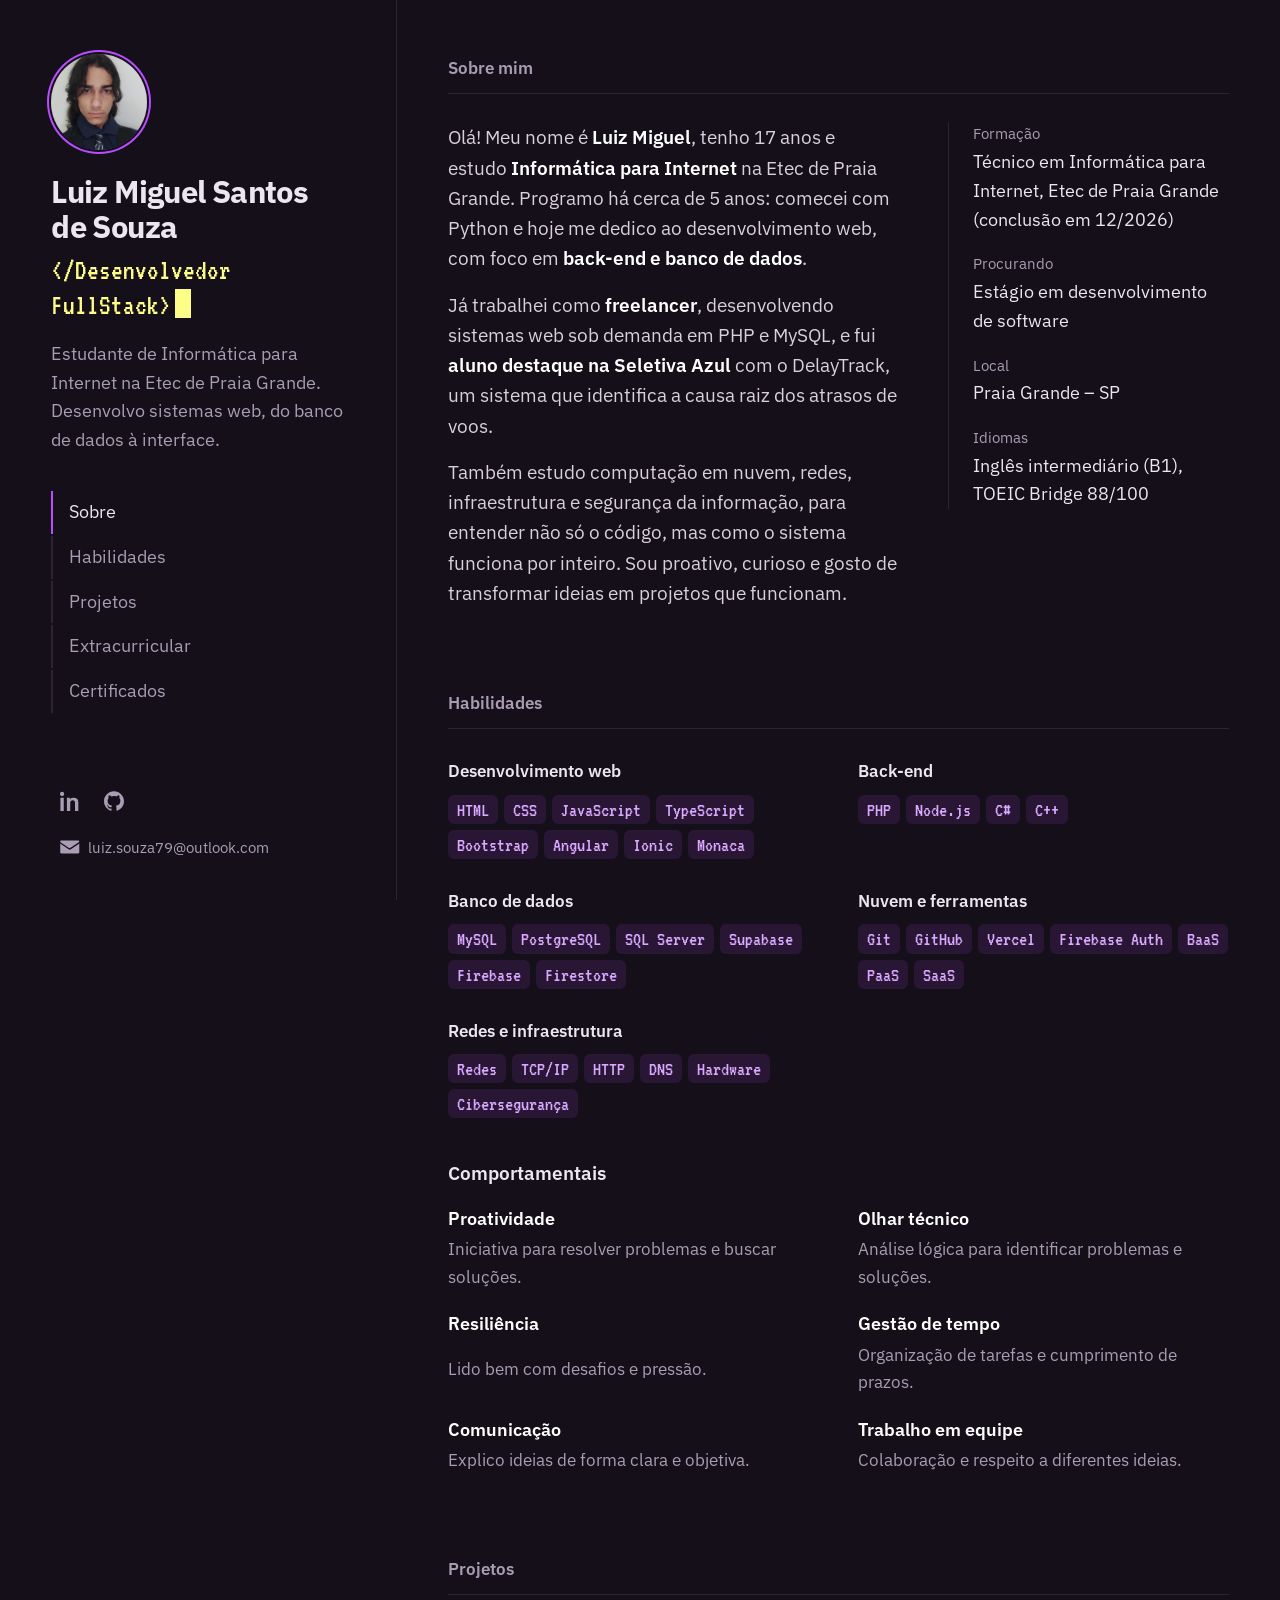
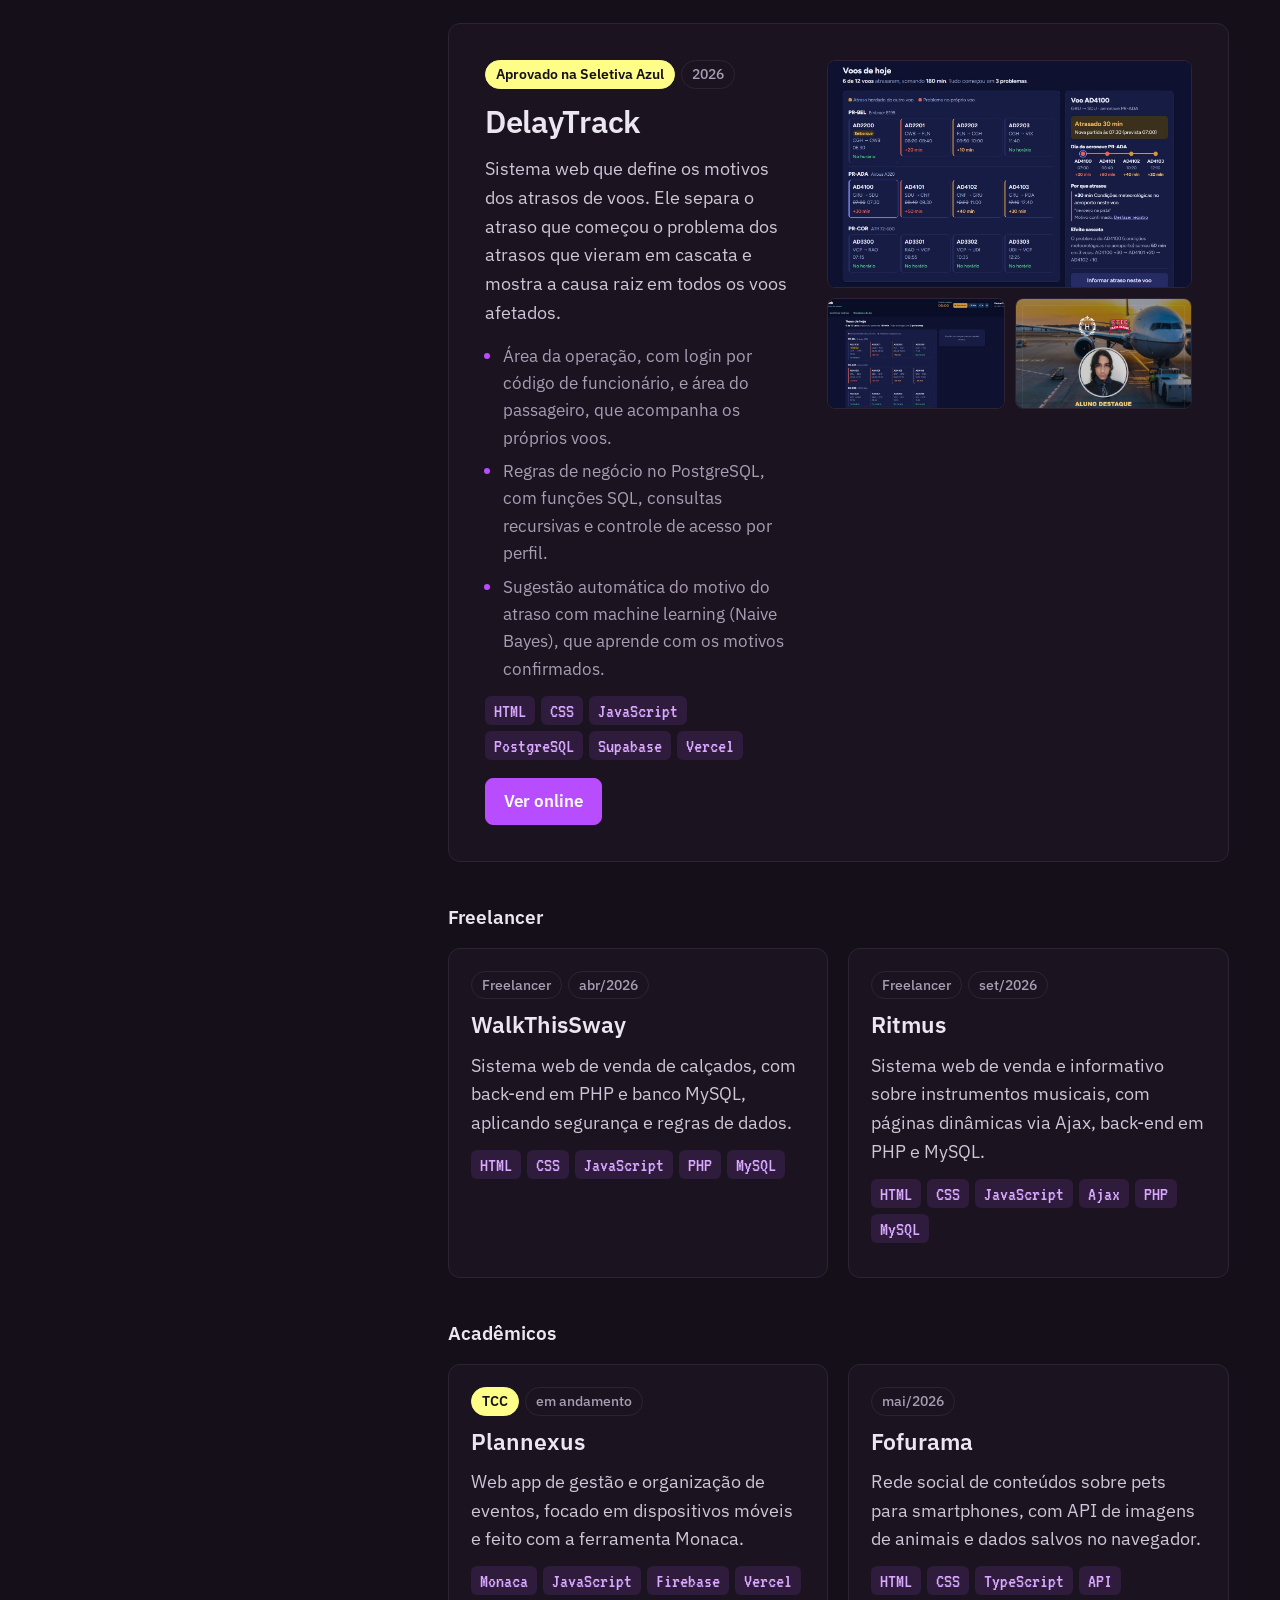
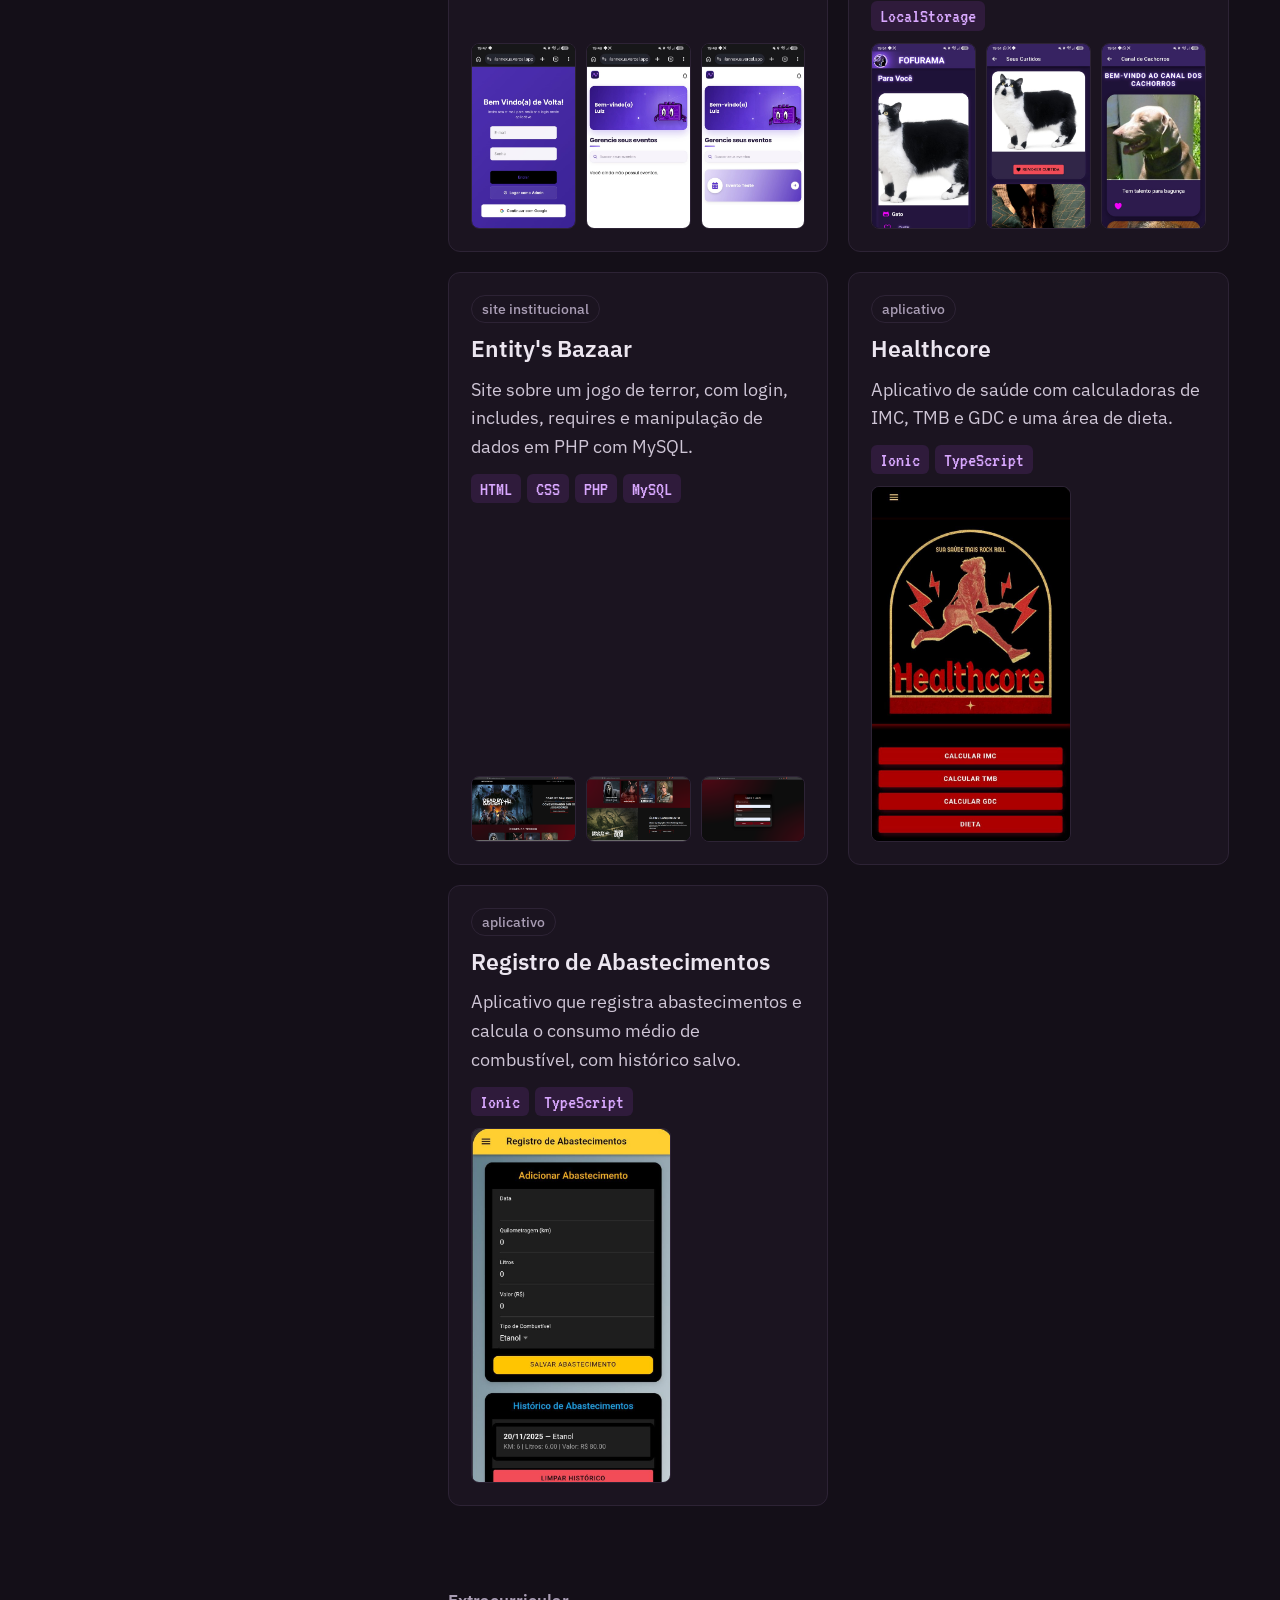
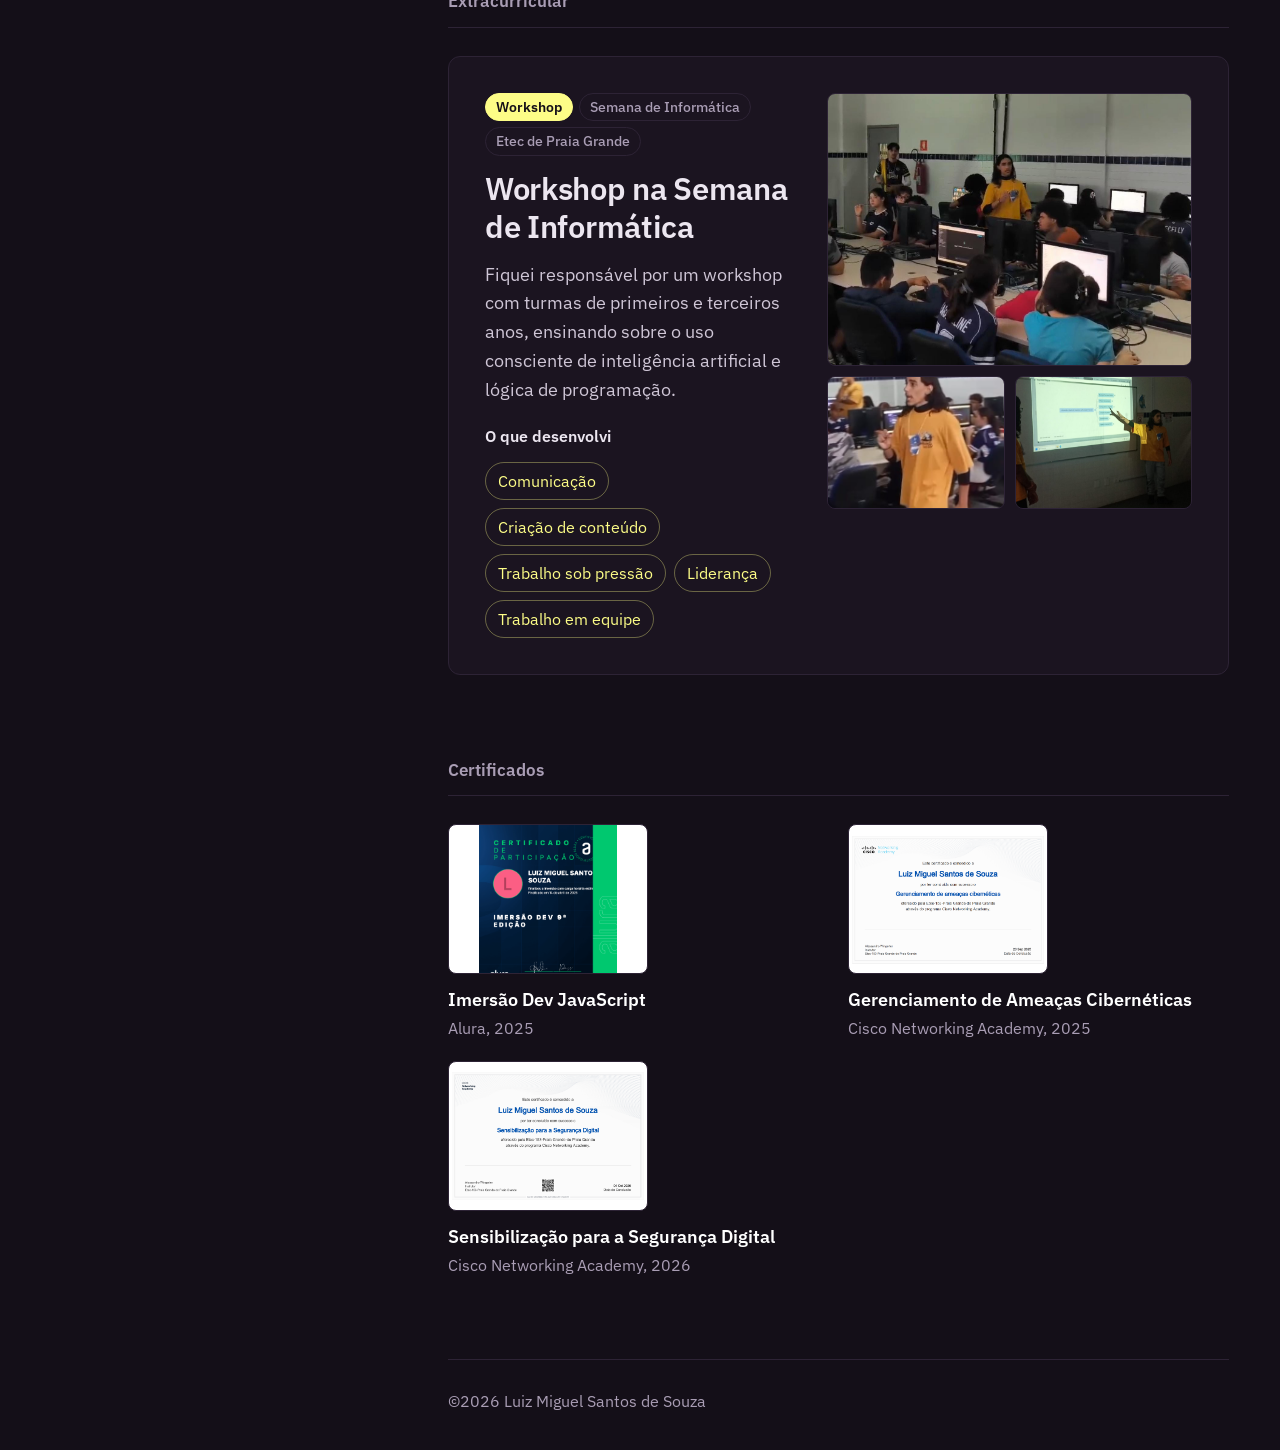
==== commit 25786052: "commit 2" ====
--- a/index.html
+++ b/index.html
@@ -119,9 +119,9 @@
           </p>
         </div>
         <div class="prints" data-formato="tela">
-          <figure class="print"><img src="projetos/delaytrack-1.png" alt="DelayTrack, tela 1" loading="lazy"></figure>
-          <figure class="print"><img src="projetos/delaytrack-2.png" alt="DelayTrack, tela 2" loading="lazy"></figure>
-          <figure class="print"><img src="projetos/delaytrack-3.png" alt="DelayTrack, tela 3" loading="lazy"></figure>
+          <figure class="print"><img src="projetos/delay3.jpeg" alt="DelayTrack, tela 1" loading="lazy"></figure>
+          <figure class="print"><img src="projetos/delay2.jpeg" alt="DelayTrack, tela 2" loading="lazy"></figure>
+          <figure class="print"><img src="projetos/azu.png" alt="DelayTrack, tela 3" loading="lazy"></figure>
         </div>
       </article>
 
@@ -133,9 +133,6 @@
           <p class="resumo">Sistema web de venda de calçados, com back-end em PHP e banco MySQL, aplicando segurança e regras de dados.</p>
           <ul class="techs"><li>HTML</li><li>CSS</li><li>JavaScript</li><li>PHP</li><li>MySQL</li></ul>
           <div class="prints" data-formato="tela">
-            <figure class="print"><img src="projetos/walkthissway-1.png" alt="WalkThisSway, tela 1" loading="lazy"></figure>
-            <figure class="print"><img src="projetos/walkthissway-2.png" alt="WalkThisSway, tela 2" loading="lazy"></figure>
-            <figure class="print"><img src="projetos/walkthissway-3.png" alt="WalkThisSway, tela 3" loading="lazy"></figure>
           </div>
         </article>
 
@@ -145,9 +142,6 @@
           <p class="resumo">Sistema web de venda e informativo sobre instrumentos musicais, com páginas dinâmicas via Ajax, back-end em PHP e MySQL.</p>
           <ul class="techs"><li>HTML</li><li>CSS</li><li>JavaScript</li><li>Ajax</li><li>PHP</li><li>MySQL</li></ul>
           <div class="prints" data-formato="tela">
-            <figure class="print"><img src="projetos/ritmus-1.png" alt="Ritmus, tela 1" loading="lazy"></figure>
-            <figure class="print"><img src="projetos/ritmus-2.png" alt="Ritmus, tela 2" loading="lazy"></figure>
-            <figure class="print"><img src="projetos/ritmus-3.png" alt="Ritmus, tela 3" loading="lazy"></figure>
           </div>
         </article>
       </div>
@@ -160,9 +154,9 @@
           <p class="resumo">Web app de gestão e organização de eventos, focado em dispositivos móveis e feito com a ferramenta Monaca.</p>
           <ul class="techs"><li>Monaca</li><li>JavaScript</li><li>Firebase</li><li>Vercel</li></ul>
           <div class="prints" data-formato="celular">
-            <figure class="print"><img src="projetos/plannexus-1.png" alt="Plannexus, tela 1" loading="lazy"></figure>
-            <figure class="print"><img src="projetos/plannexus-2.png" alt="Plannexus, tela 2" loading="lazy"></figure>
-            <figure class="print"><img src="projetos/plannexus-3.png" alt="Plannexus, tela 3" loading="lazy"></figure>
+            <figure class="print"><img src="projetos/plannexus1.jpeg" alt="Plannexus, tela 1" loading="lazy"></figure>
+            <figure class="print"><img src="projetos/plannexus2.jpeg" alt="Plannexus, tela 2" loading="lazy"></figure>
+            <figure class="print"><img src="projetos/plannexus3.jpeg" alt="Plannexus, tela 3" loading="lazy"></figure>
           </div>
         </article>
 
@@ -172,9 +166,9 @@
           <p class="resumo">Rede social de conteúdos sobre pets para smartphones, com API de imagens de animais e dados salvos no navegador.</p>
           <ul class="techs"><li>HTML</li><li>CSS</li><li>TypeScript</li><li>API</li><li>LocalStorage</li></ul>
           <div class="prints" data-formato="celular">
-            <figure class="print"><img src="projetos/fofurama-1.png" alt="Fofurama, tela 1" loading="lazy"></figure>
-            <figure class="print"><img src="projetos/fofurama-2.png" alt="Fofurama, tela 2" loading="lazy"></figure>
-            <figure class="print"><img src="projetos/fofurama-3.png" alt="Fofurama, tela 3" loading="lazy"></figure>
+            <figure class="print"><img src="projetos/fofu1.jpeg" alt="Fofurama, tela 1" loading="lazy"></figure>
+            <figure class="print"><img src="projetos/fofu2.jpeg" alt="Fofurama, tela 2" loading="lazy"></figure>
+            <figure class="print"><img src="projetos/fofu3.jpeg" alt="Fofurama, tela 3" loading="lazy"></figure>
           </div>
         </article>
 
@@ -223,9 +217,9 @@
           <ul class="competencias"><li>Comunicação</li><li>Criação de conteúdo</li><li>Trabalho sob pressão</li><li>Liderança</li><li>Trabalho em equipe</li></ul>
         </div>
         <div class="prints" data-formato="foto" data-tipo="foto">
-          <figure class="print"><img src="projetos/workshop-1.jpg" alt="Workshop na Semana de Informática, foto 1" loading="lazy"></figure>
-          <figure class="print"><img src="projetos/workshop-2.jpg" alt="Workshop na Semana de Informática, foto 2" loading="lazy"></figure>
-          <figure class="print"><img src="projetos/workshop-3.jpg" alt="Workshop na Semana de Informática, foto 3" loading="lazy"></figure>
+          <figure class="print"><img src="projetos/work1.jpeg" alt="Workshop na Semana de Informática, foto 1" loading="lazy"></figure>
+          <figure class="print"><img src="projetos/work2.jpeg" alt="Workshop na Semana de Informática, foto 2" loading="lazy"></figure>
+          <figure class="print"><img src="projetos/work3.jpeg" alt="Workshop na Semana de Informática, foto 3" loading="lazy"></figure>
         </div>
       </article>
     </section>
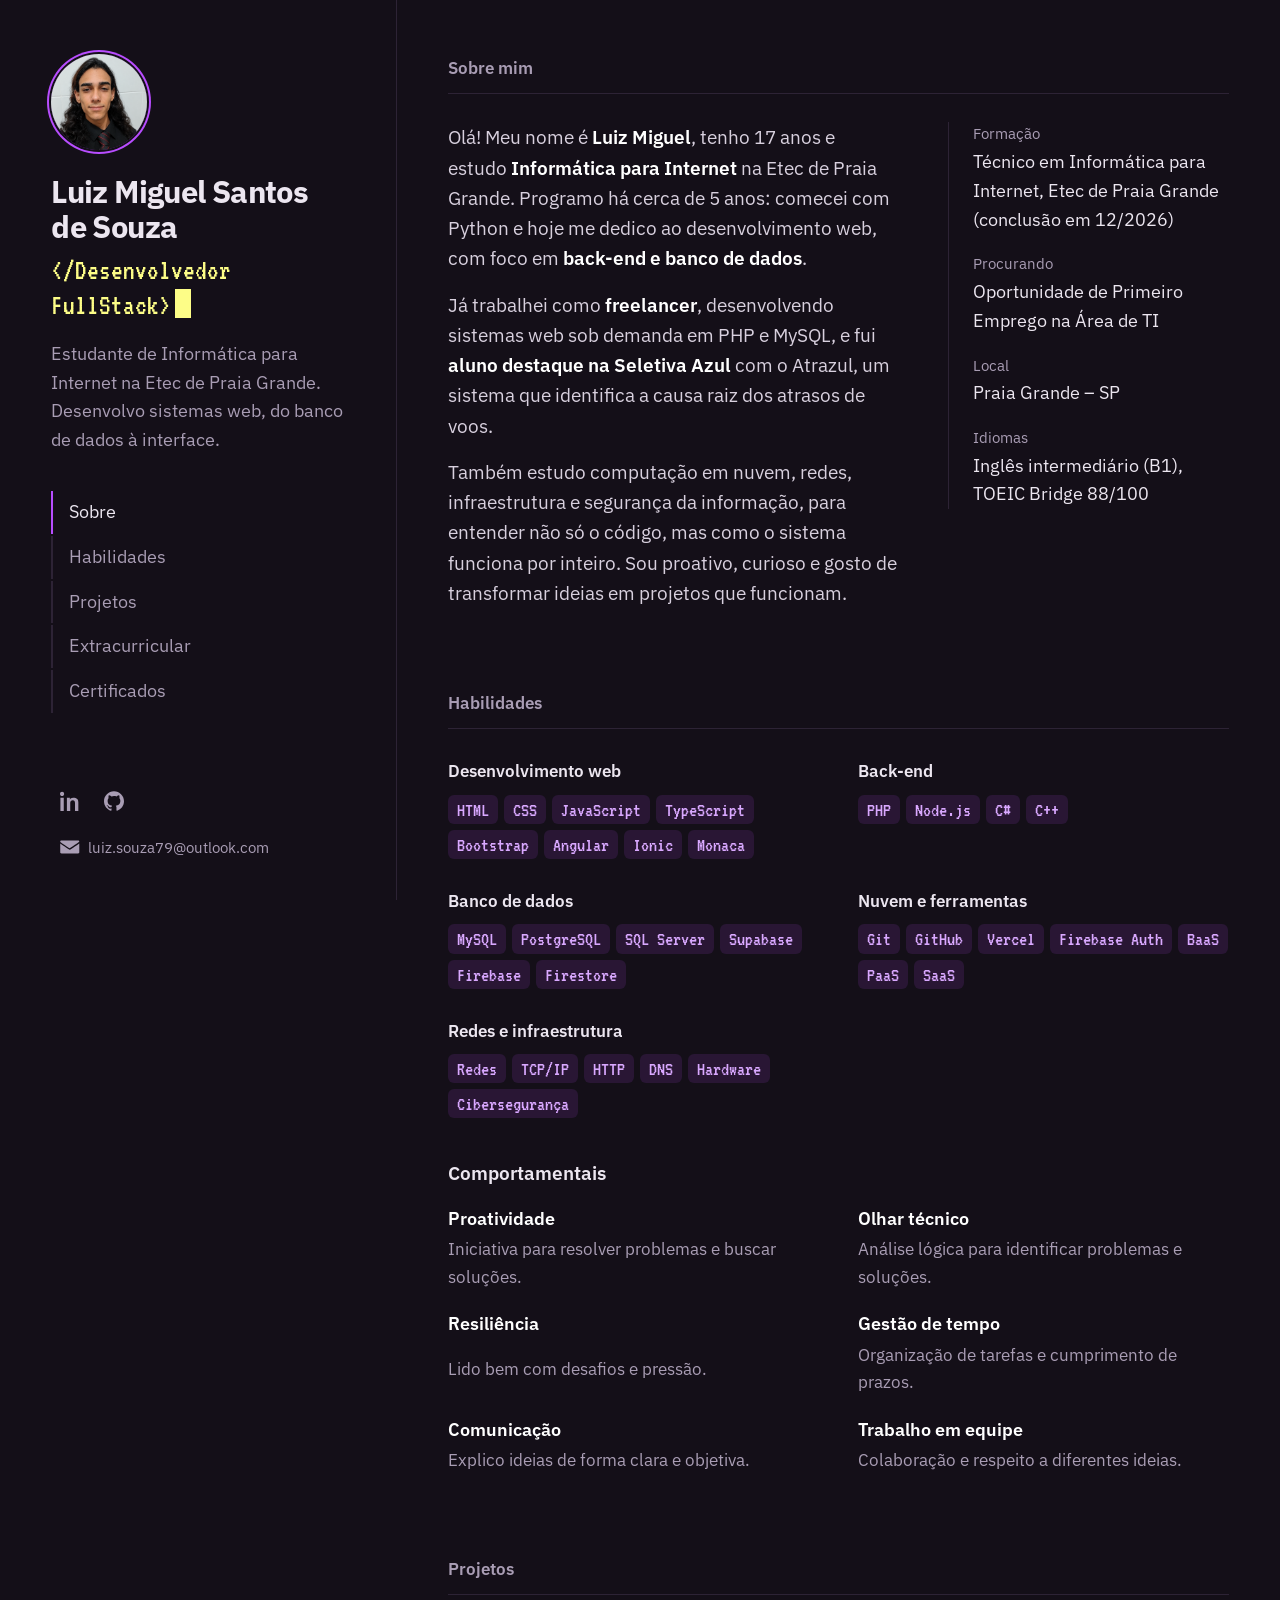
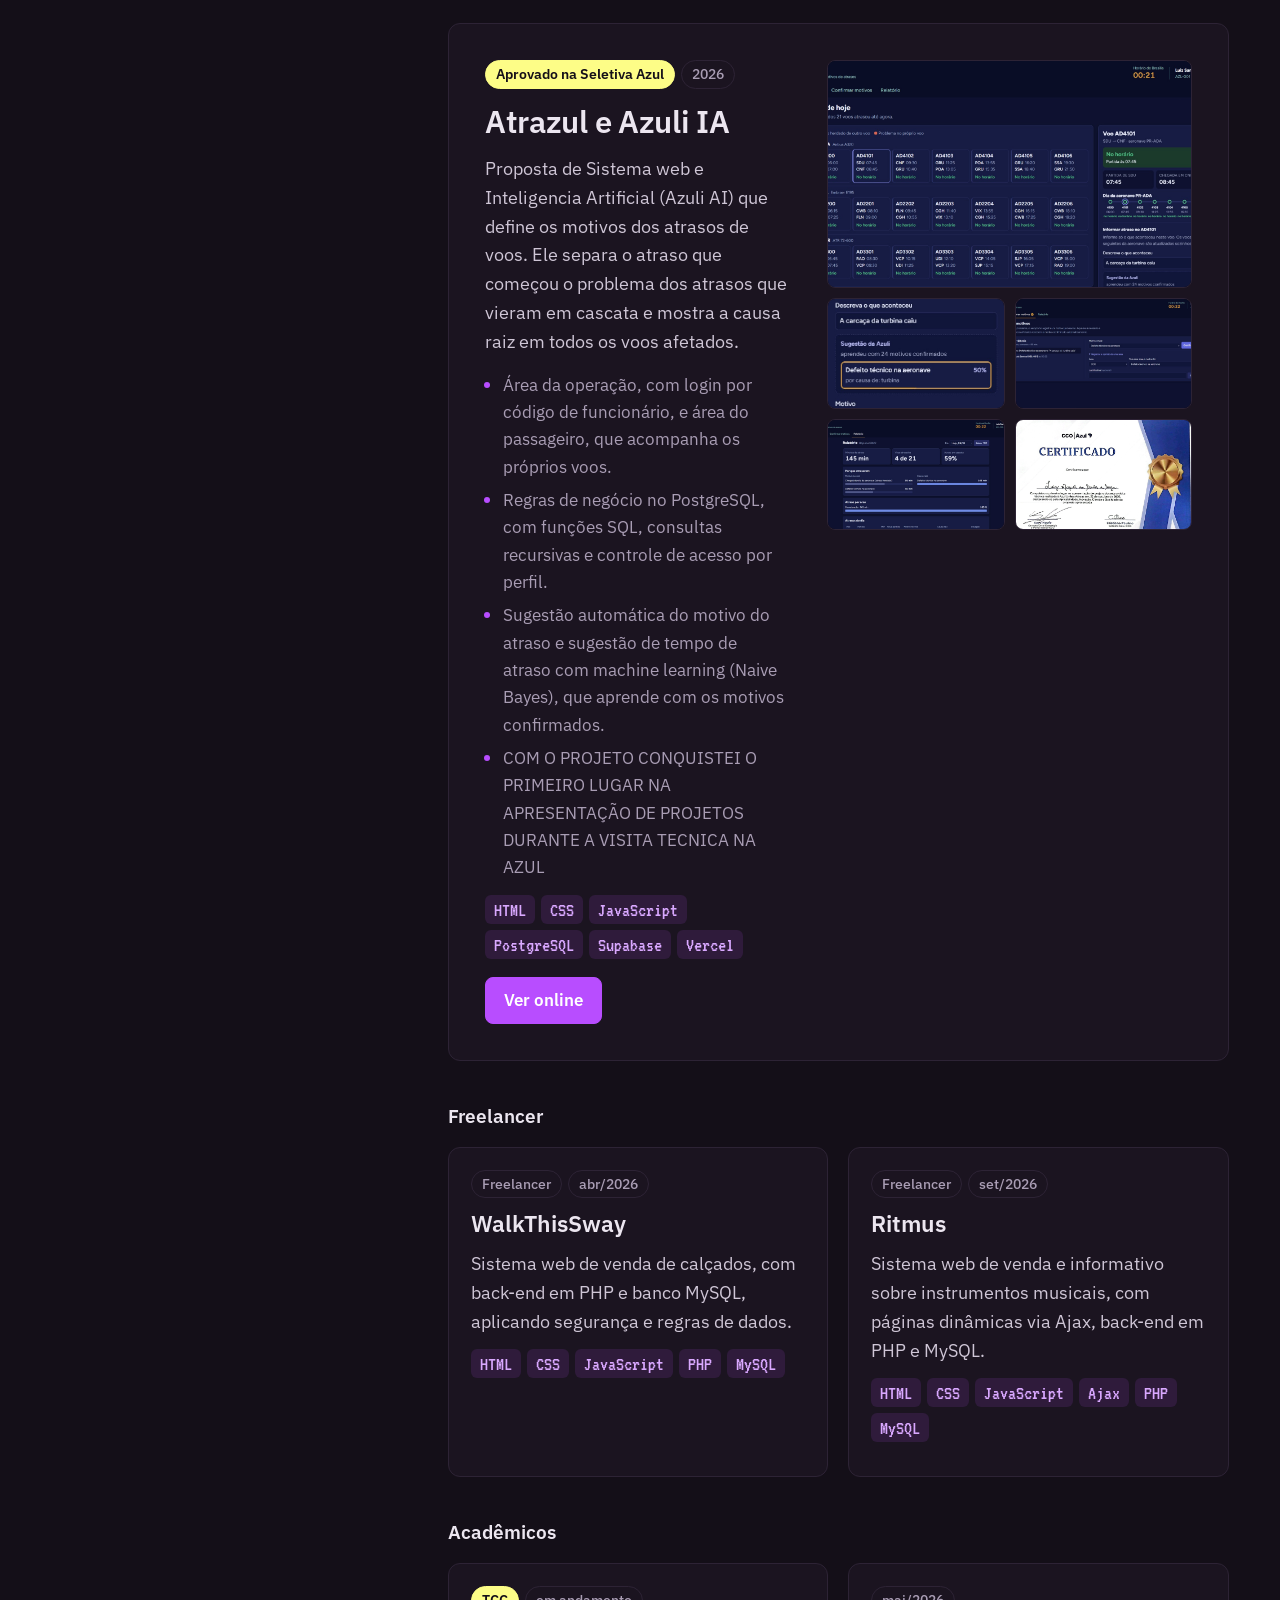
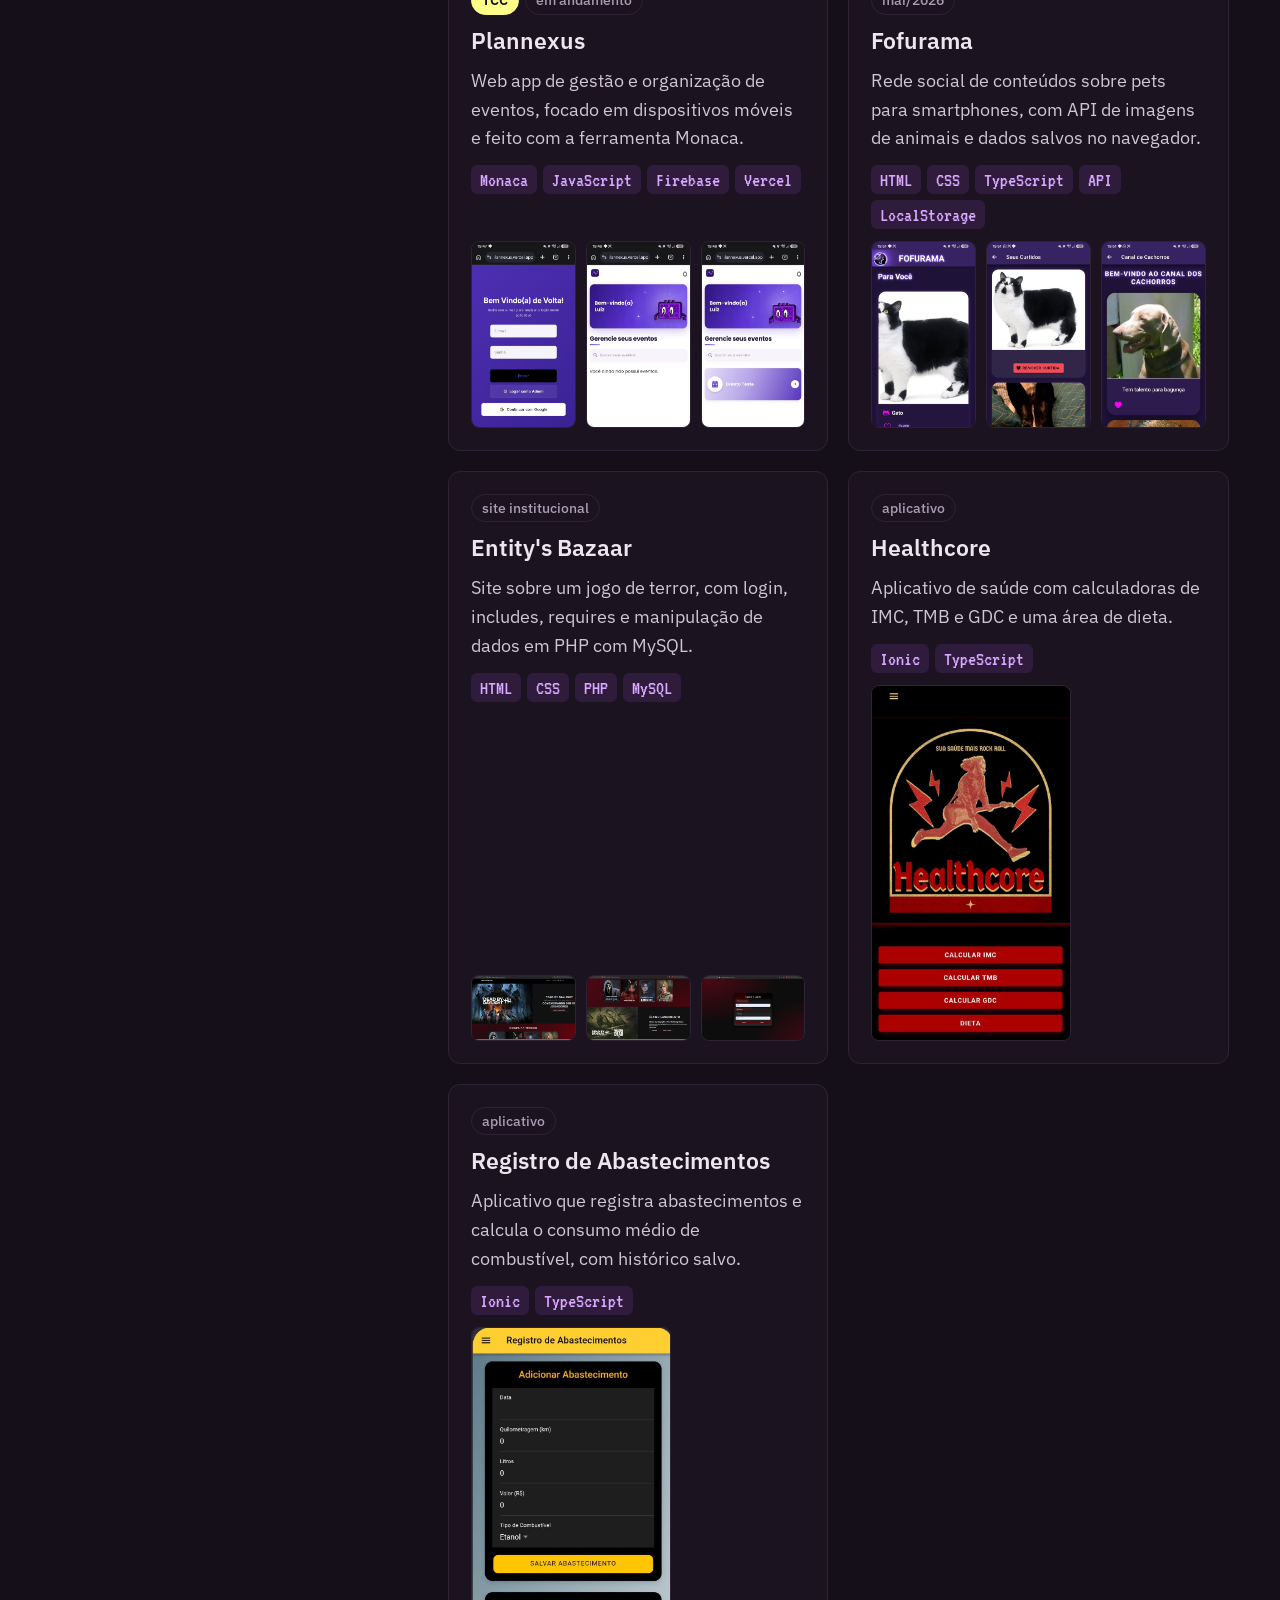
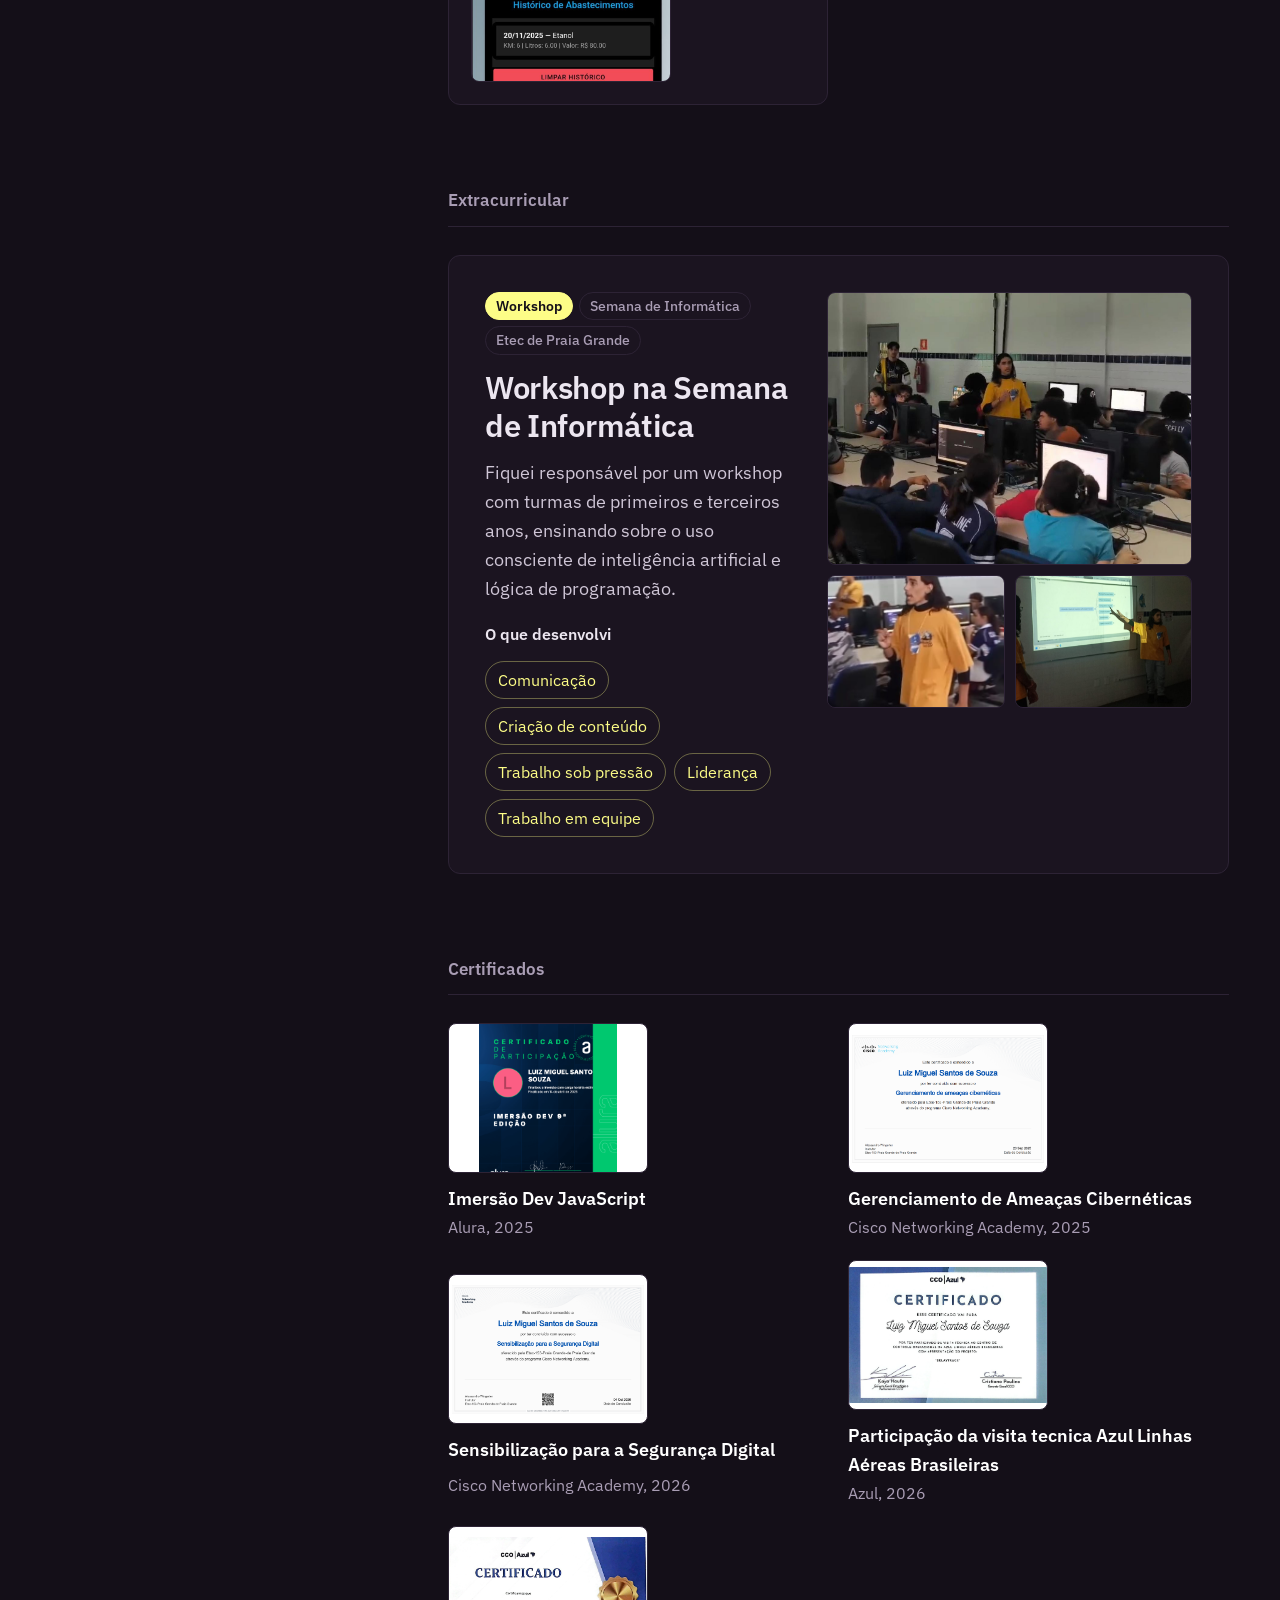
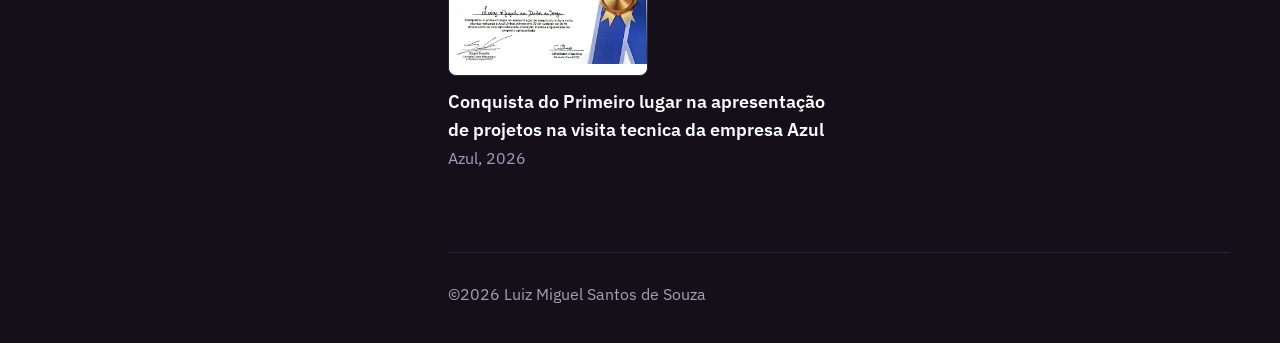
==== commit eec0a332: "Versao Final" ====
--- a/index.html
+++ b/index.html
@@ -51,12 +51,12 @@
       <div class="sobre">
         <div class="sobre-texto">
           <p>Olá! Meu nome é <strong>Luiz Miguel</strong>, tenho <span id="idade">17</span> anos e estudo <strong>Informática para Internet</strong> na Etec de Praia Grande. Programo há cerca de 5 anos: comecei com Python e hoje me dedico ao desenvolvimento web, com foco em <strong>back-end e banco de dados</strong>.</p>
-          <p>Já trabalhei como <strong>freelancer</strong>, desenvolvendo sistemas web sob demanda em PHP e MySQL, e fui <strong>aluno destaque na Seletiva Azul</strong> com o DelayTrack, um sistema que identifica a causa raiz dos atrasos de voos.</p>
+          <p>Já trabalhei como <strong>freelancer</strong>, desenvolvendo sistemas web sob demanda em PHP e MySQL, e fui <strong>aluno destaque na Seletiva Azul</strong> com o Atrazul, um sistema que identifica a causa raiz dos atrasos de voos.</p>
           <p>Também estudo computação em nuvem, redes, infraestrutura e segurança da informação, para entender não só o código, mas como o sistema funciona por inteiro. Sou proativo, curioso e gosto de transformar ideias em projetos que funcionam.</p>
         </div>
         <dl class="fatos">
           <div><dt>Formação</dt><dd>Técnico em Informática para Internet, Etec de Praia Grande (conclusão em 12/2026)</dd></div>
-          <div><dt>Procurando</dt><dd>Estágio em desenvolvimento de software</dd></div>
+          <div><dt>Procurando</dt><dd>Oportunidade de Primeiro Emprego na Área de TI</dd></div>
           <div><dt>Local</dt><dd>Praia Grande – SP</dd></div>
           <div><dt>Idiomas</dt><dd>Inglês intermediário (B1), TOEIC Bridge 88/100</dd></div>
         </dl>
@@ -106,22 +106,25 @@
       <article class="projeto destaque">
         <div class="projeto-info">
           <p class="selos"><span class="selo forte">Aprovado na Seletiva Azul</span><span class="selo">2026</span></p>
-          <h3>DelayTrack</h3>
-          <p class="resumo">Sistema web que define os motivos dos atrasos de voos. Ele separa o atraso que começou o problema dos atrasos que vieram em cascata e mostra a causa raiz em todos os voos afetados.</p>
+          <h3>Atrazul e Azuli IA</h3>
+          <p class="resumo">Proposta de Sistema web e Inteligencia Artificial (Azuli AI) que define os motivos dos atrasos de voos. Ele separa o atraso que começou o problema dos atrasos que vieram em cascata e mostra a causa raiz em todos os voos afetados.</p>
           <ul class="pontos">
             <li>Área da operação, com login por código de funcionário, e área do passageiro, que acompanha os próprios voos.</li>
             <li>Regras de negócio no PostgreSQL, com funções SQL, consultas recursivas e controle de acesso por perfil.</li>
-            <li>Sugestão automática do motivo do atraso com machine learning (Naive Bayes), que aprende com os motivos confirmados.</li>
+            <li>Sugestão automática do motivo do atraso e sugestão de tempo de atraso com machine learning (Naive Bayes), que aprende com os motivos confirmados.</li>
+            <li>COM O PROJETO CONQUISTEI O PRIMEIRO LUGAR NA APRESENTAÇÃO DE PROJETOS DURANTE A VISITA TECNICA NA AZUL</li>
           </ul>
           <ul class="techs"><li>HTML</li><li>CSS</li><li>JavaScript</li><li>PostgreSQL</li><li>Supabase</li><li>Vercel</li></ul>
           <p class="links">
-            <a class="botao" href="https://azul-delaytrack.vercel.app/" target="_blank" rel="noopener">Ver online</a>
+            <a class="botao" href="https://atrazul.vercel.app" target="_blank" rel="noopener">Ver online</a>
           </p>
         </div>
         <div class="prints" data-formato="tela">
-          <figure class="print"><img src="projetos/delay3.jpeg" alt="DelayTrack, tela 1" loading="lazy"></figure>
+          <figure class="print"><img src="projetos/delay1.jpeg" alt="DelayTrack, tela 1" loading="lazy"></figure>
           <figure class="print"><img src="projetos/delay2.jpeg" alt="DelayTrack, tela 2" loading="lazy"></figure>
-          <figure class="print"><img src="projetos/azu.png" alt="DelayTrack, tela 3" loading="lazy"></figure>
+          <figure class="print"><img src="projetos/delay3.jpeg" alt="DelayTrack, tela 3" loading="lazy"></figure>
+          <figure class="print"><img src="projetos/delay4.jpeg" alt="DelayTrack, tela 4" loading="lazy"></figure>
+          <figure class="print"><img src="projetos/certificadoAzul.png" alt="DelayTrack, tela 5" loading="lazy"></figure>
         </div>
       </article>
 
@@ -239,6 +242,15 @@
           <div class="prints" data-formato="livre"><div class="print"><img src="projetos/certificadoCiscoSeguranca.png" alt="Certificado Cisco Sensibilização para a Segurança Digital" loading="lazy"></div></div>
           <figcaption><strong>Sensibilização para a Segurança Digital</strong><span>Cisco Networking Academy, 2026</span></figcaption>
         </figure>
+                <figure class="certificado">
+          <div class="prints" data-formato="livre"><div class="print"><img src="projetos/certificadoAzul1.png" alt="Certificado Azul" loading="lazy"></div></div>
+          <figcaption><strong>Participação da visita tecnica Azul Linhas Aéreas Brasileiras</strong><span>Azul, 2026</span></figcaption>
+        </figure>
+                </figure>
+                <figure class="certificado">
+          <div class="prints" data-formato="livre"><div class="print"><img src="projetos/certificadoAzul.png" alt="Certificado Azul" loading="lazy"></div></div>
+          <figcaption><strong>Conquista do Primeiro lugar na apresentação de projetos na visita tecnica da empresa Azul</strong><span>Azul, 2026</span></figcaption>
+        </figure>
       </div>
     </section>
 
--- a/style/style.css
+++ b/style/style.css
@@ -63,7 +63,7 @@
   width: 96px;
   height: 96px;
   border-radius: 50%;
-  background: url("../src/fotominha.jpg") center/cover no-repeat;
+  background: url("../src/fotominha.png") center/cover no-repeat;
   box-shadow: 0 0 0 2px var(--fundo), 0 0 0 4px var(--roxo);
   margin-bottom: 24px;
 }
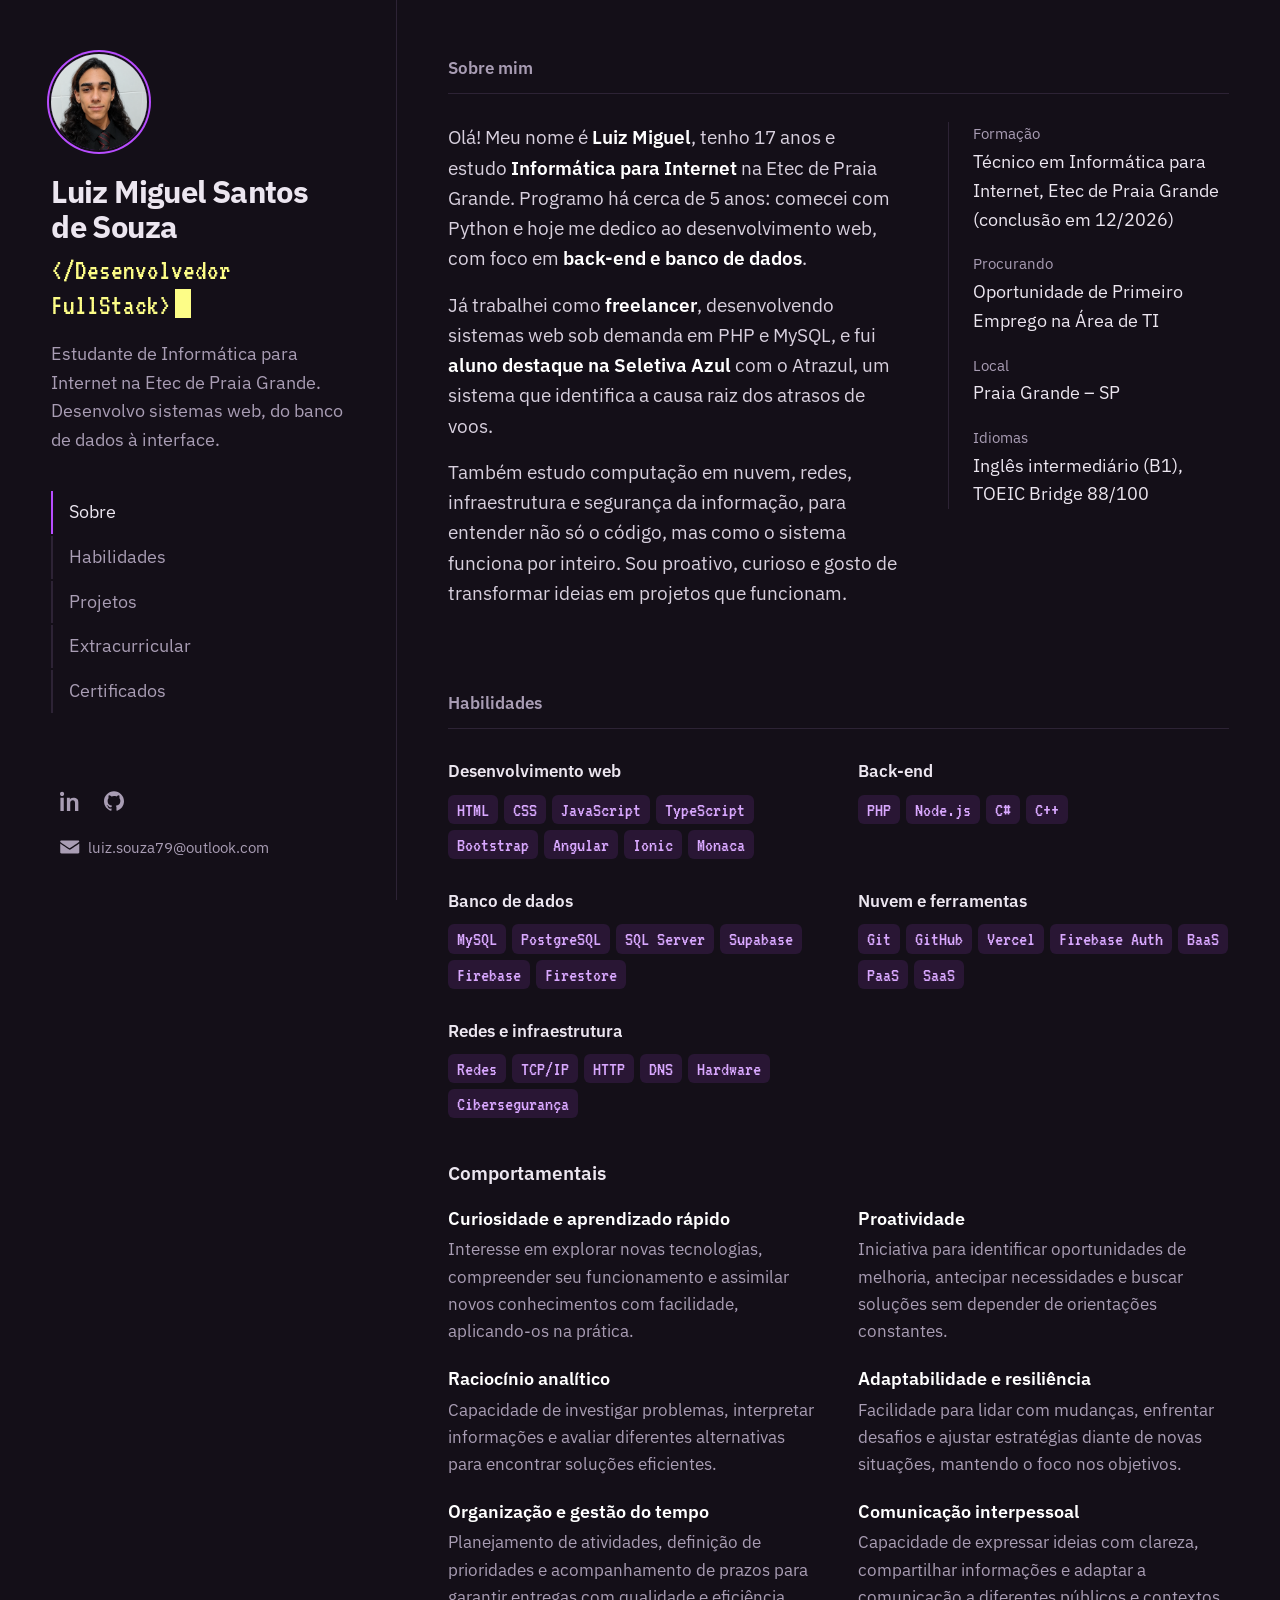
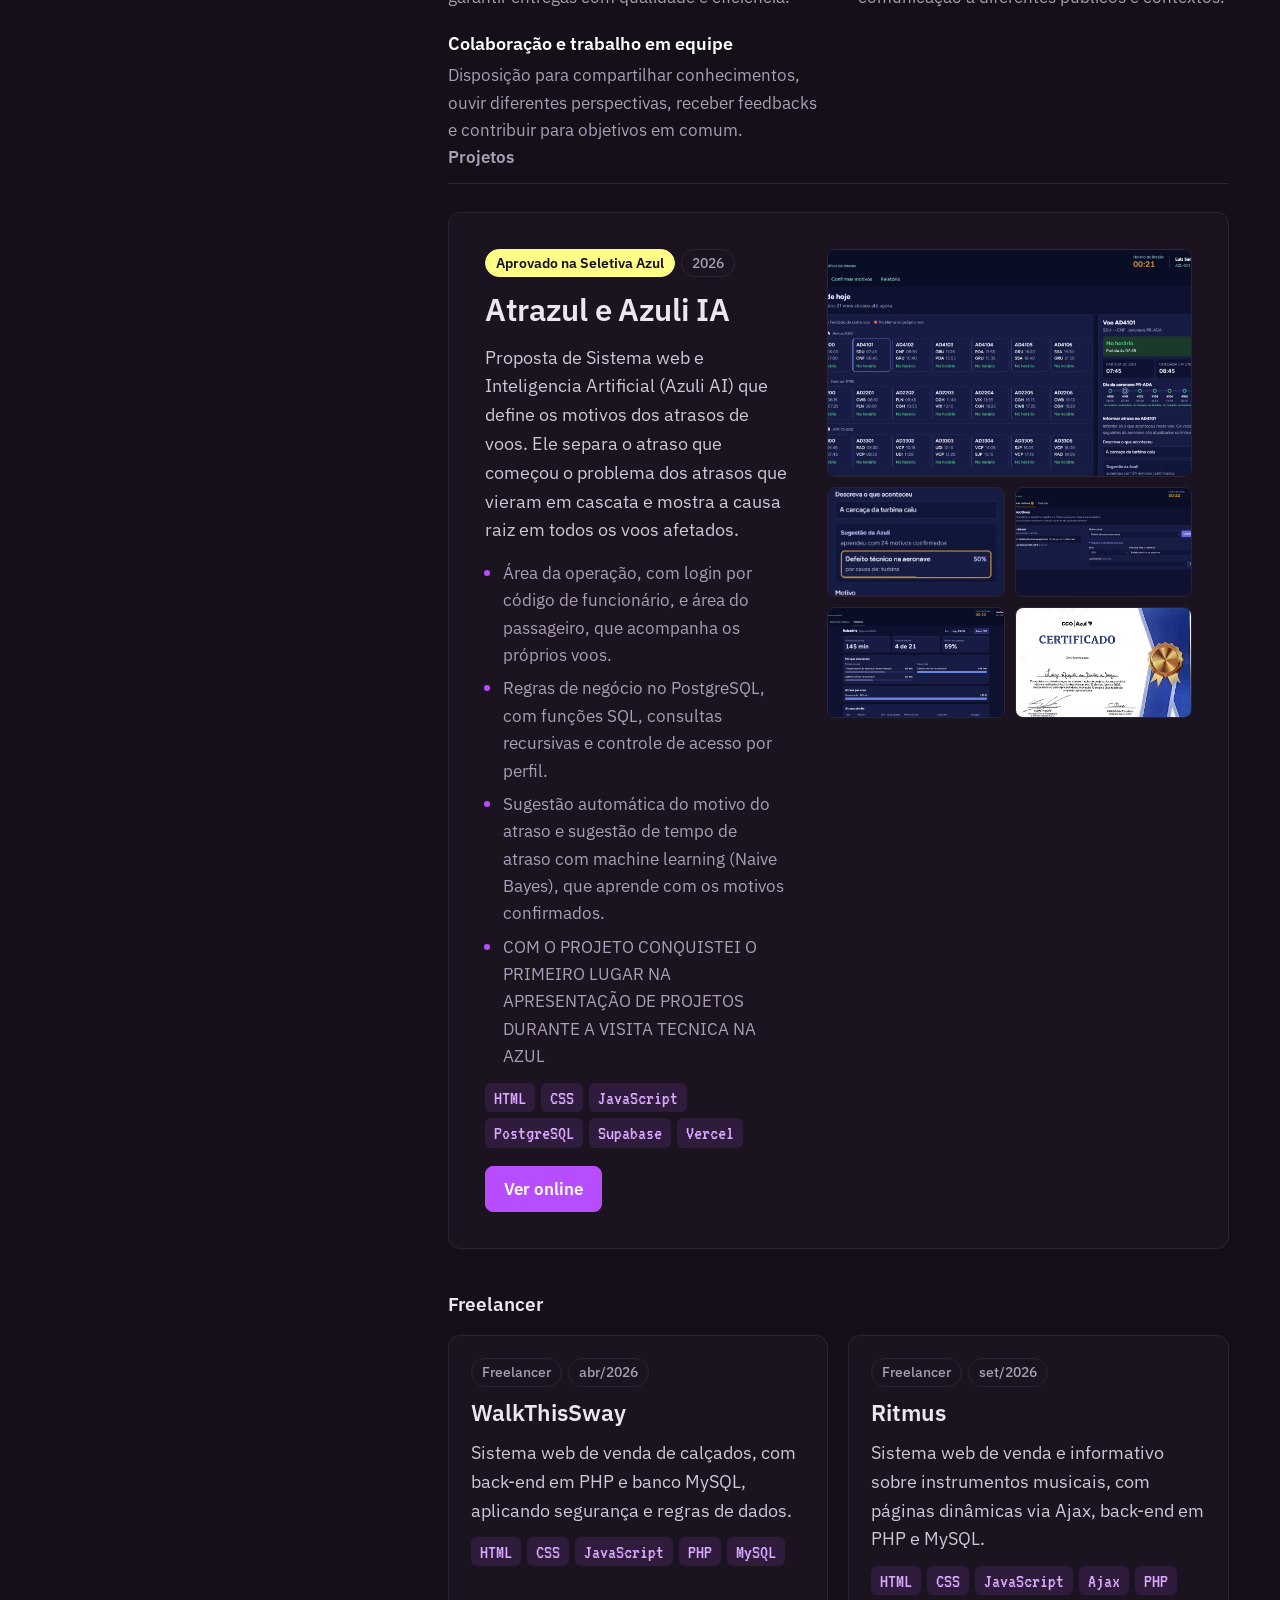
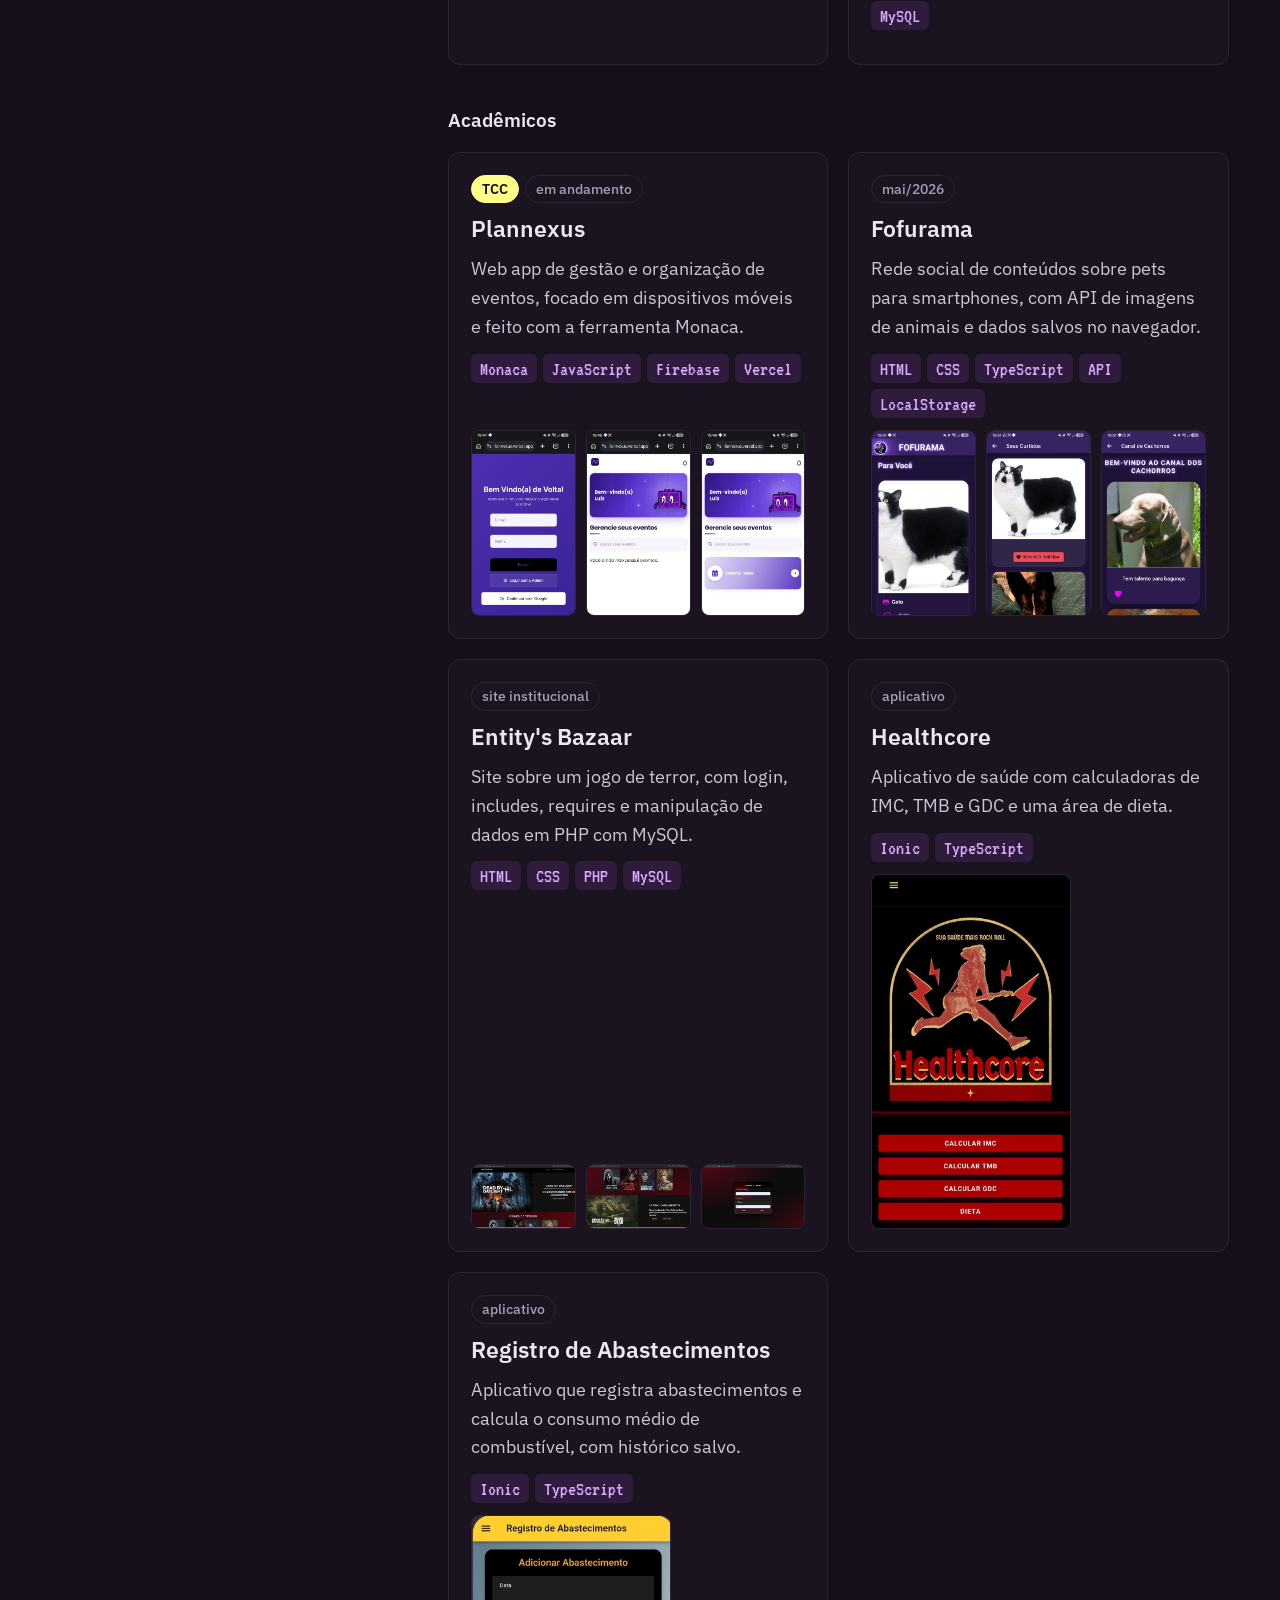
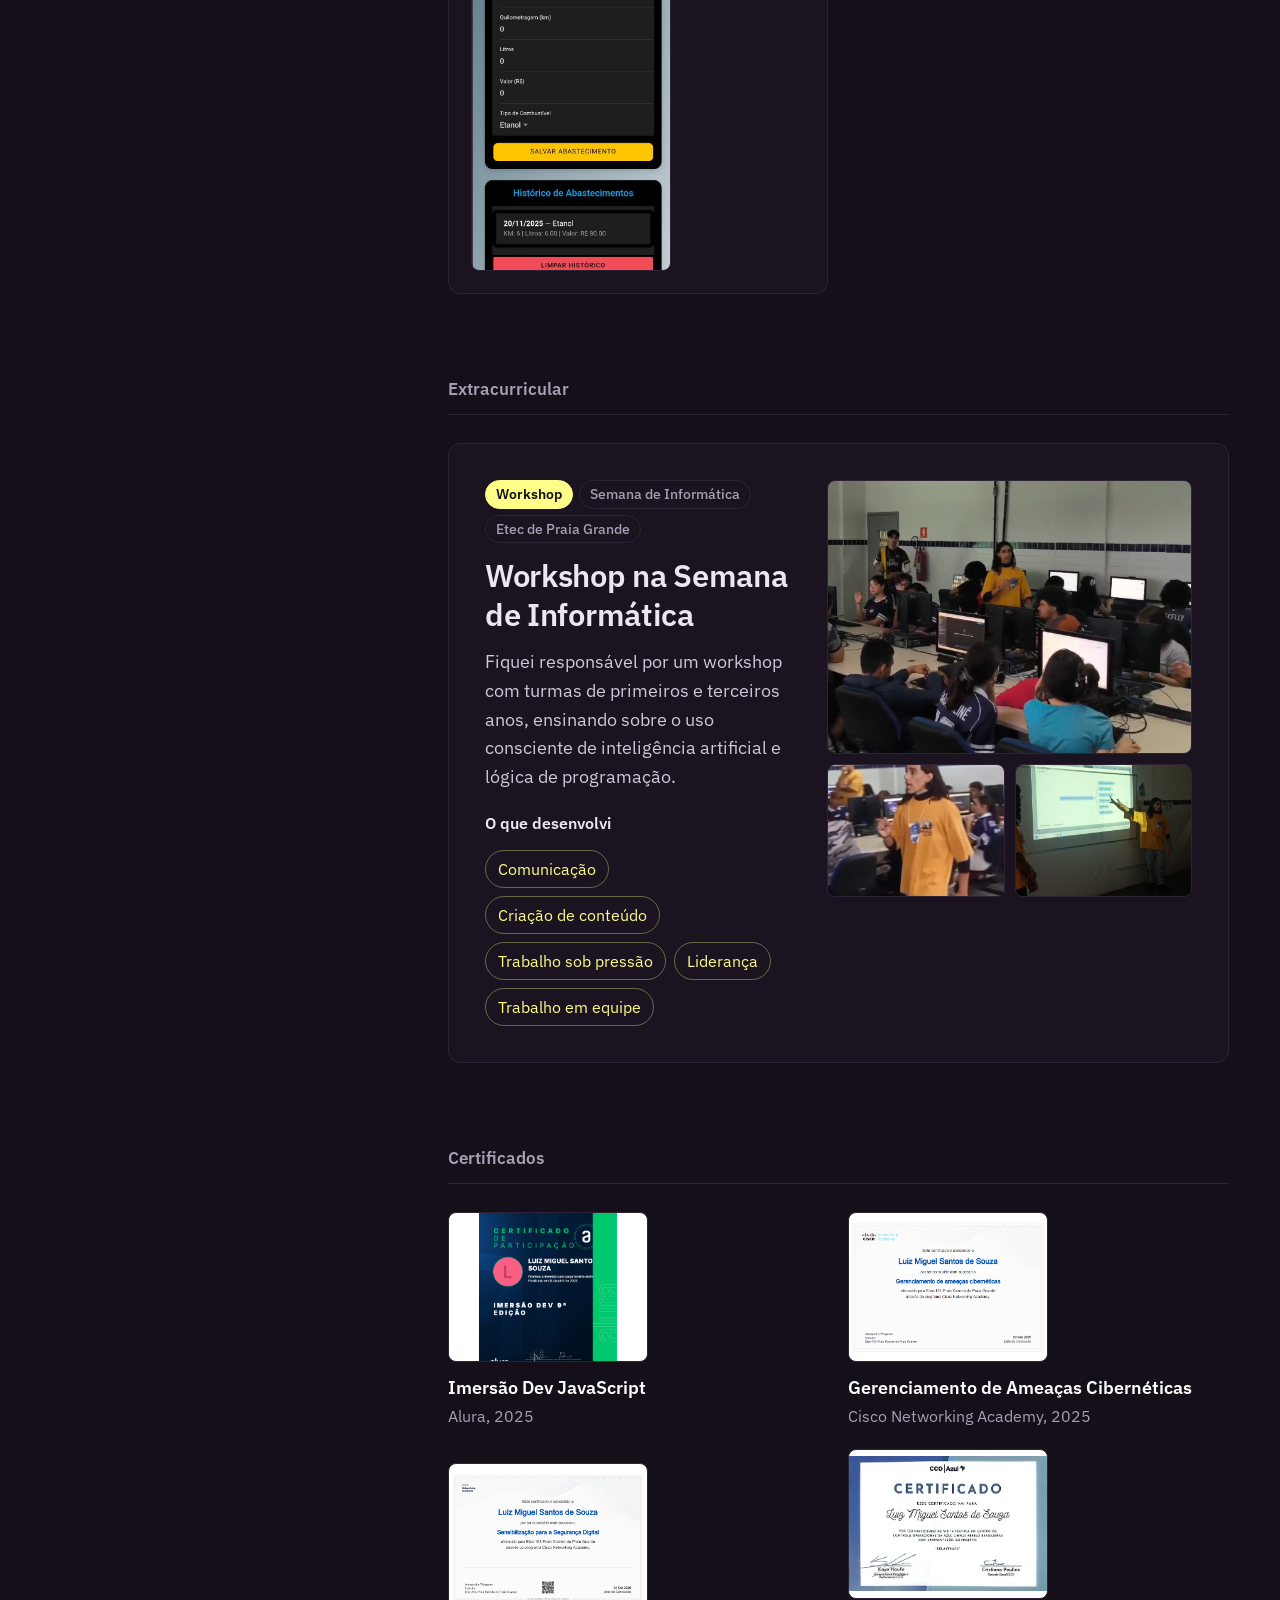
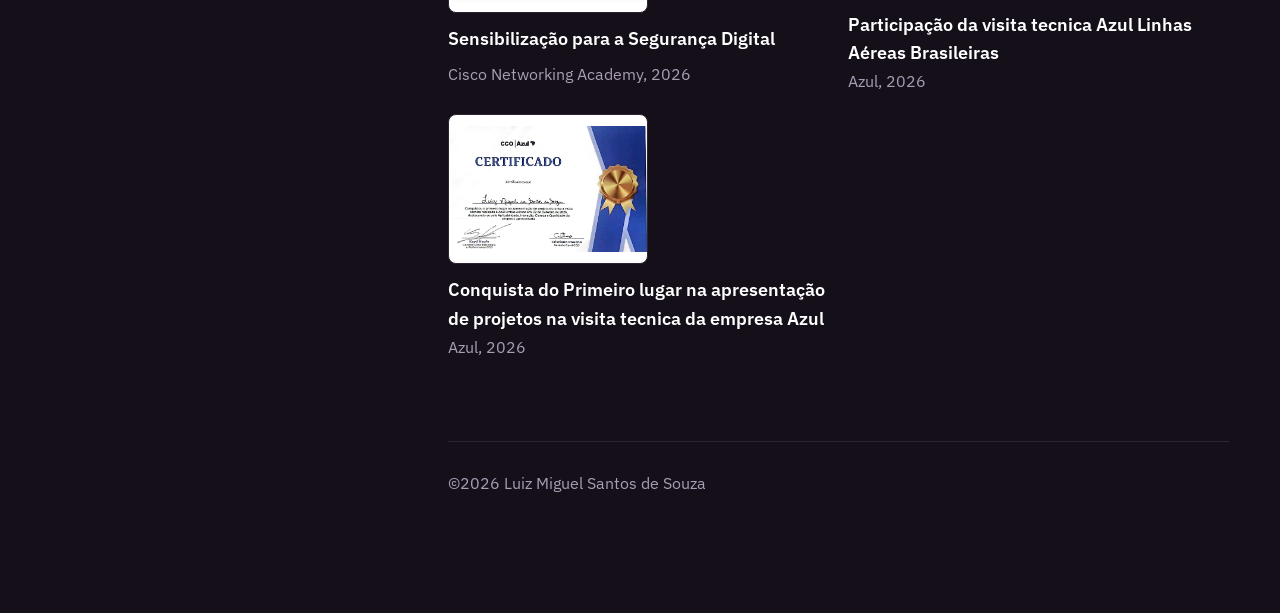
==== commit 30d73e08: "versao final2" ====
--- a/index.html
+++ b/index.html
@@ -89,16 +89,37 @@
         </div>
       </div>
 
-      <h3 class="subtitulo">Comportamentais</h3>
-      <ul class="soft">
-        <li><strong>Proatividade</strong><span>Iniciativa para resolver problemas e buscar soluções.</span></li>
-        <li><strong>Olhar técnico</strong><span>Análise lógica para identificar problemas e soluções.</span></li>
-        <li><strong>Resiliência</strong><span>Lido bem com desafios e pressão.</span></li>
-        <li><strong>Gestão de tempo</strong><span>Organização de tarefas e cumprimento de prazos.</span></li>
-        <li><strong>Comunicação</strong><span>Explico ideias de forma clara e objetiva.</span></li>
-        <li><strong>Trabalho em equipe</strong><span>Colaboração e respeito a diferentes ideias.</span></li>
-      </ul>
-    </section>
+<h3 class="subtitulo">Comportamentais</h3>
+<ul class="soft">
+  <li>
+    <strong>Curiosidade e aprendizado rápido</strong>
+    <span>Interesse em explorar novas tecnologias, compreender seu funcionamento e assimilar novos conhecimentos com facilidade, aplicando-os na prática.</span>
+  </li>
+  <li>
+    <strong>Proatividade</strong>
+    <span>Iniciativa para identificar oportunidades de melhoria, antecipar necessidades e buscar soluções sem depender de orientações constantes.</span>
+  </li>
+  <li>
+    <strong>Raciocínio analítico</strong>
+    <span>Capacidade de investigar problemas, interpretar informações e avaliar diferentes alternativas para encontrar soluções eficientes.</span>
+  </li>
+  <li>
+    <strong>Adaptabilidade e resiliência</strong>
+    <span>Facilidade para lidar com mudanças, enfrentar desafios e ajustar estratégias diante de novas situações, mantendo o foco nos objetivos.</span>
+  </li>
+  <li>
+    <strong>Organização e gestão do tempo</strong>
+    <span>Planejamento de atividades, definição de prioridades e acompanhamento de prazos para garantir entregas com qualidade e eficiência.</span>
+  </li>
+  <li>
+    <strong>Comunicação interpessoal</strong>
+    <span>Capacidade de expressar ideias com clareza, compartilhar informações e adaptar a comunicação a diferentes públicos e contextos.</span>
+  </li>
+  <li>
+    <strong>Colaboração e trabalho em equipe</strong>
+    <span>Disposição para compartilhar conhecimentos, ouvir diferentes perspectivas, receber feedbacks e contribuir para objetivos em comum.</span>
+  </li>
+</ul>
 
     <section id="projetos" class="secao">
       <h2>Projetos</h2>
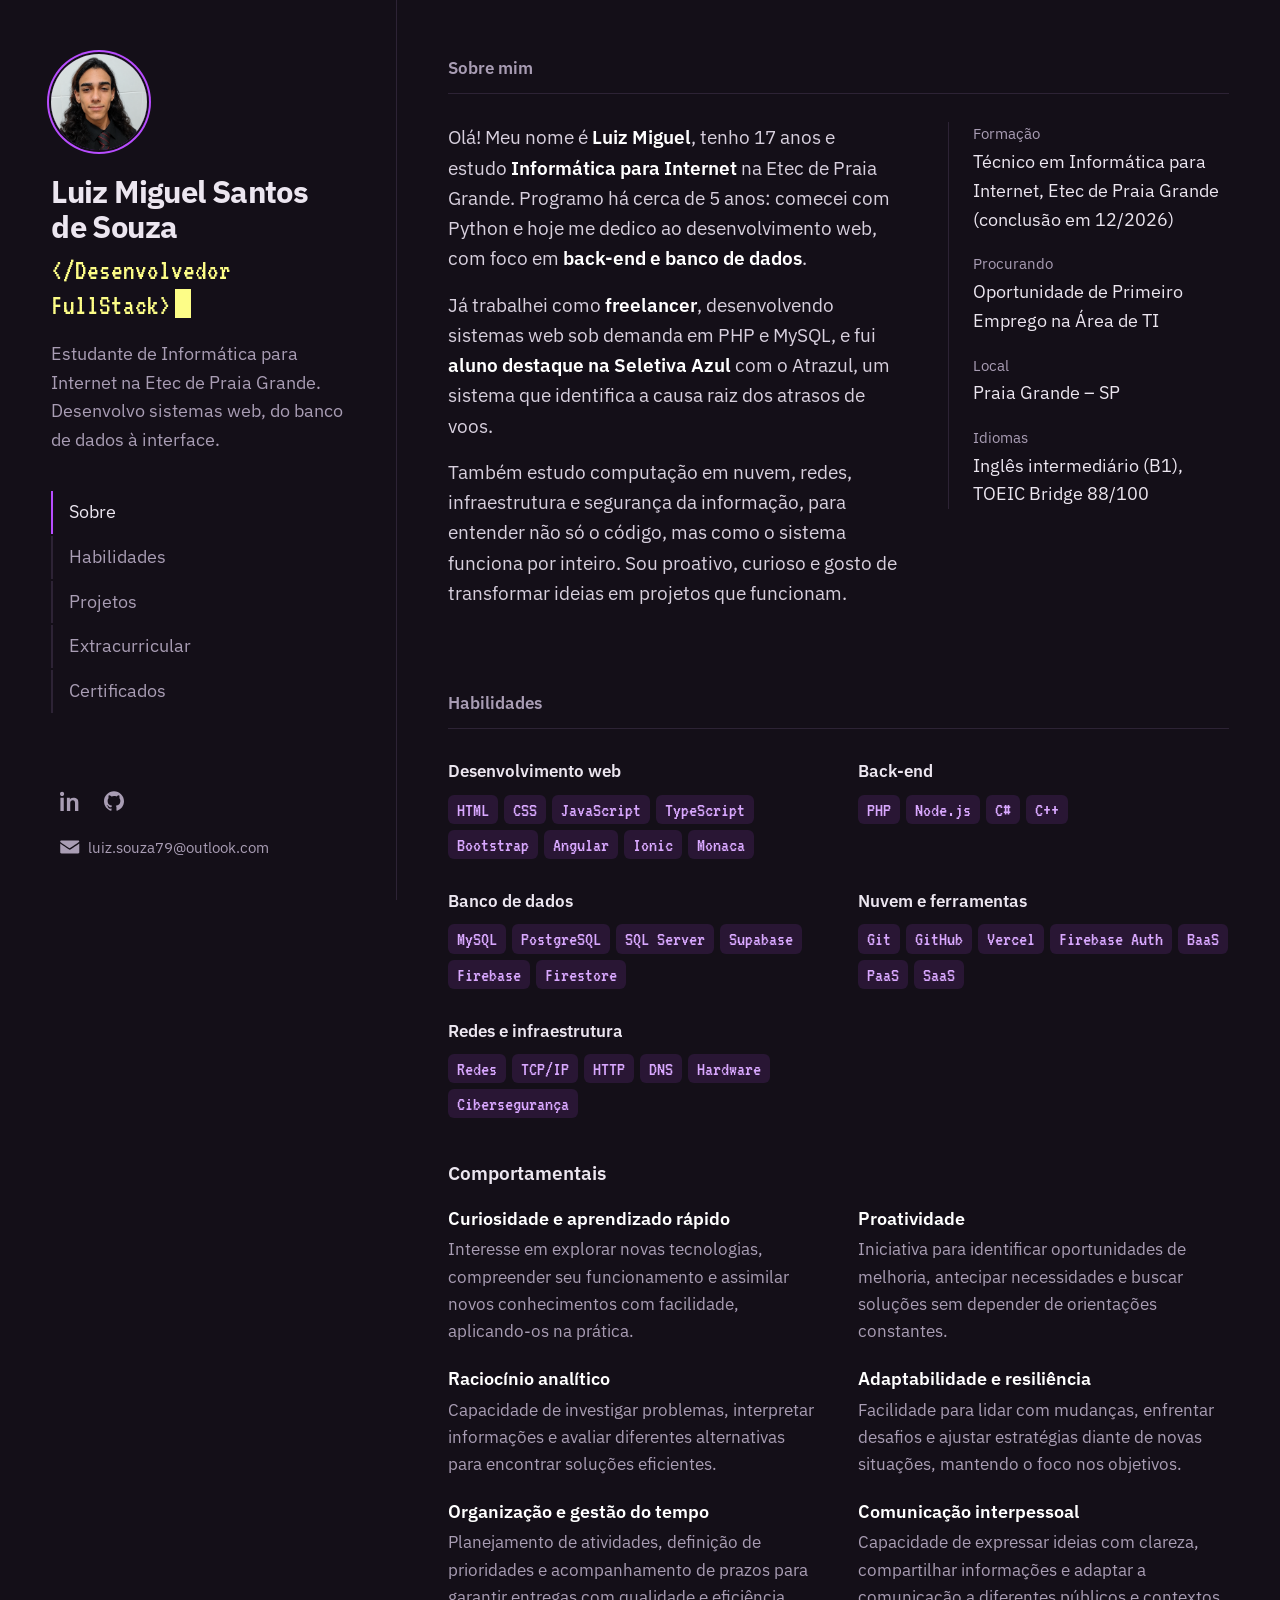
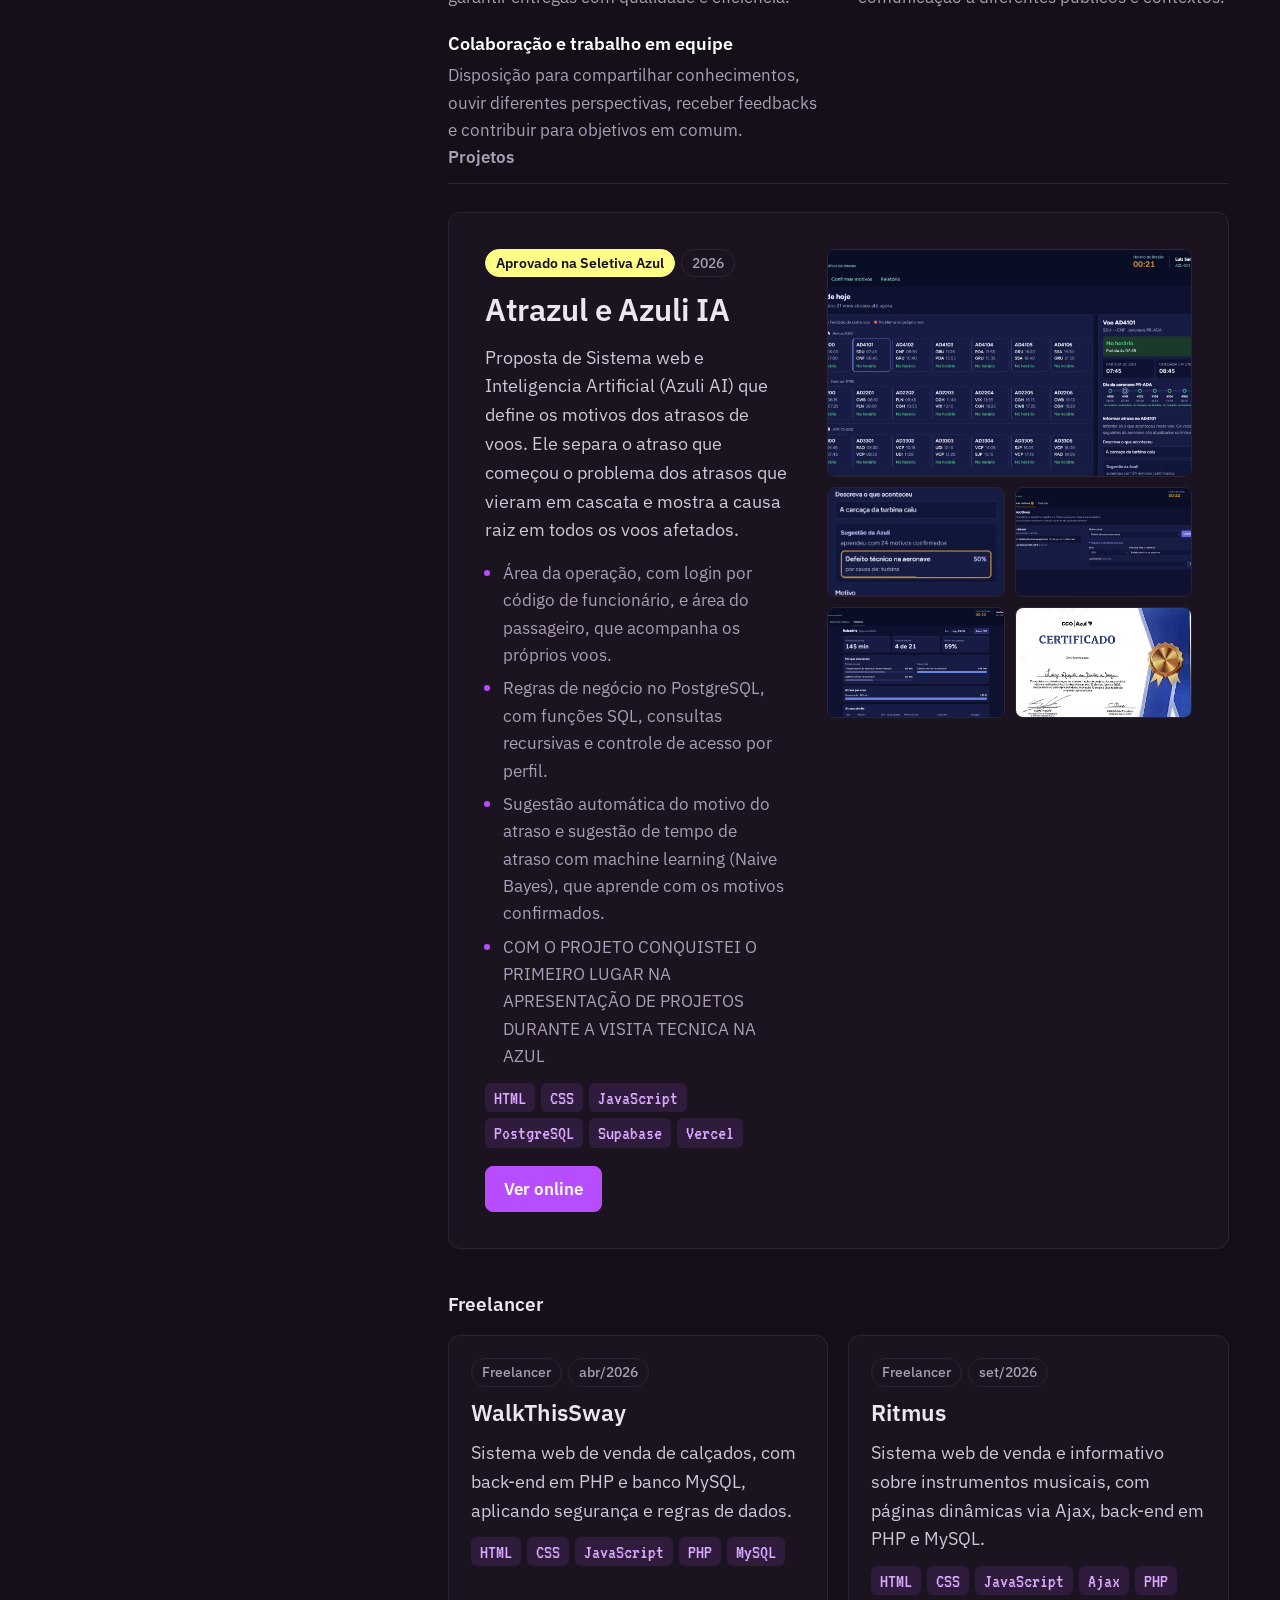
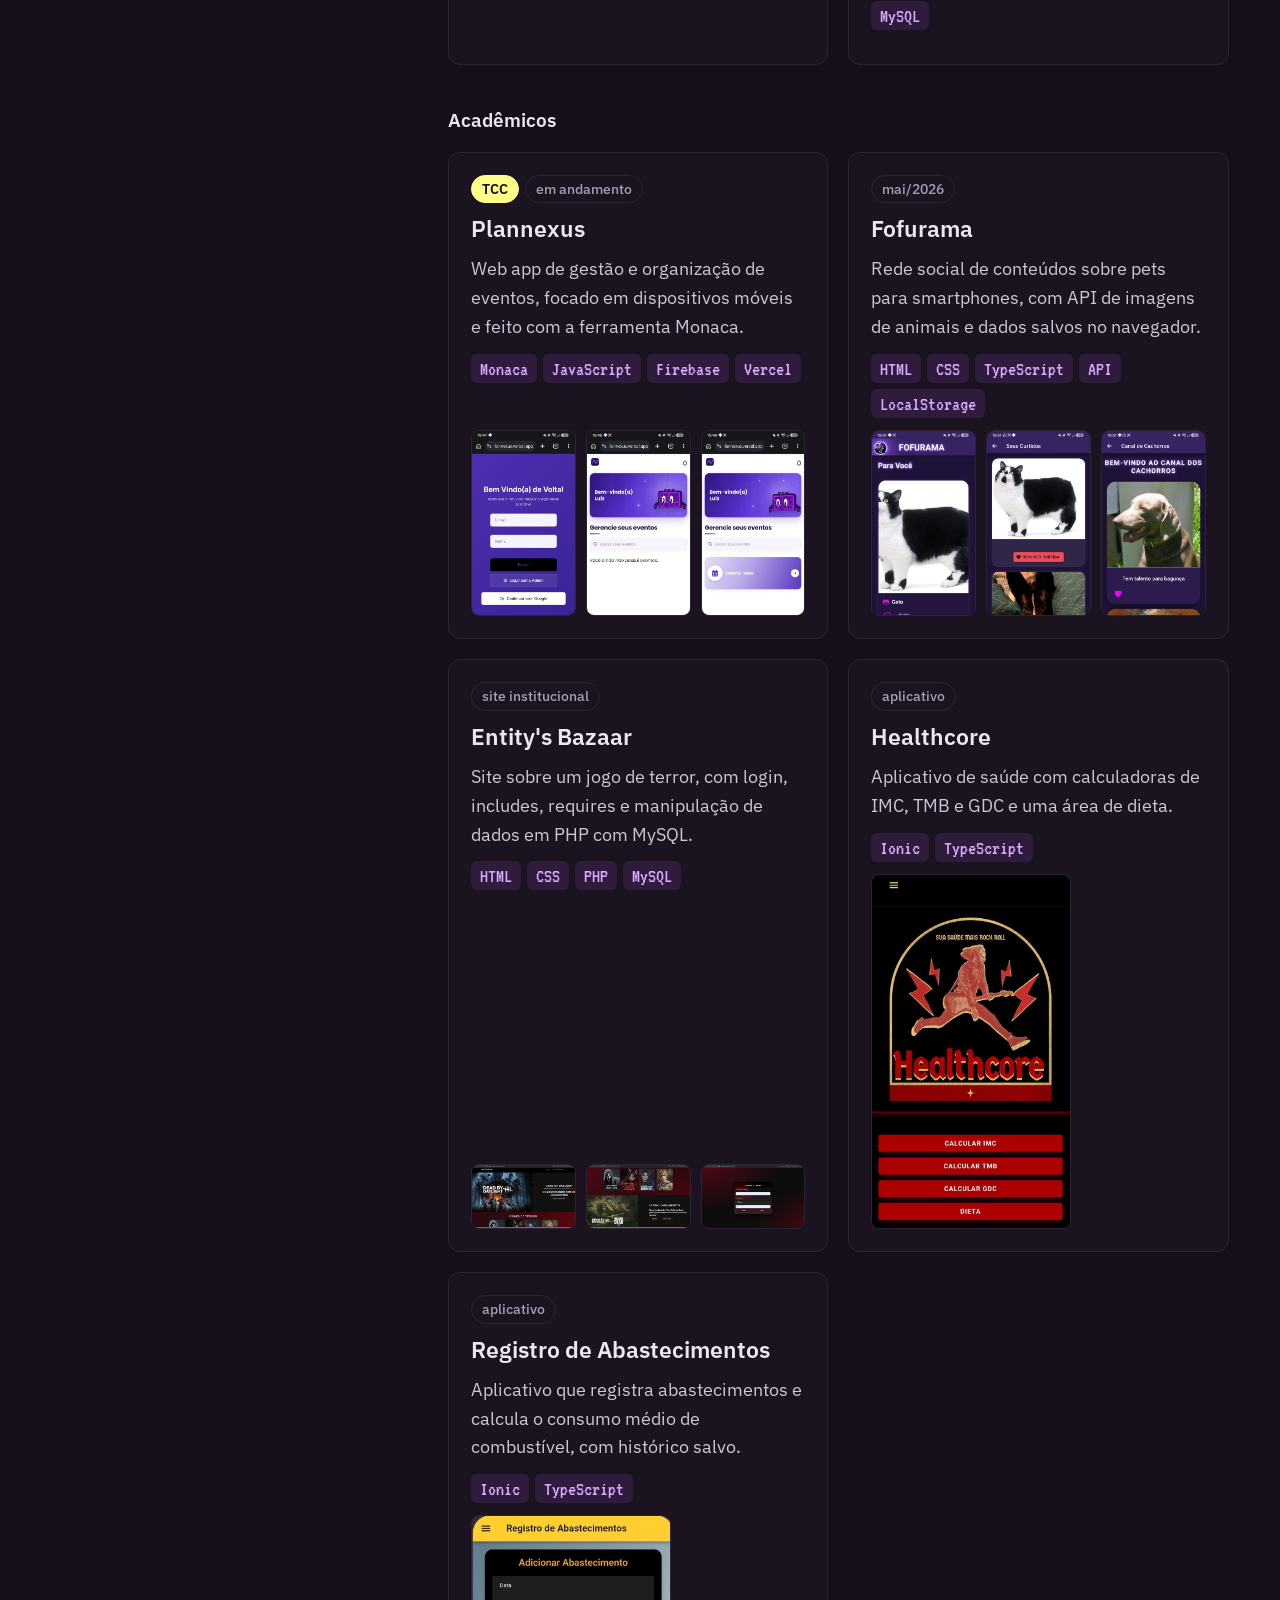
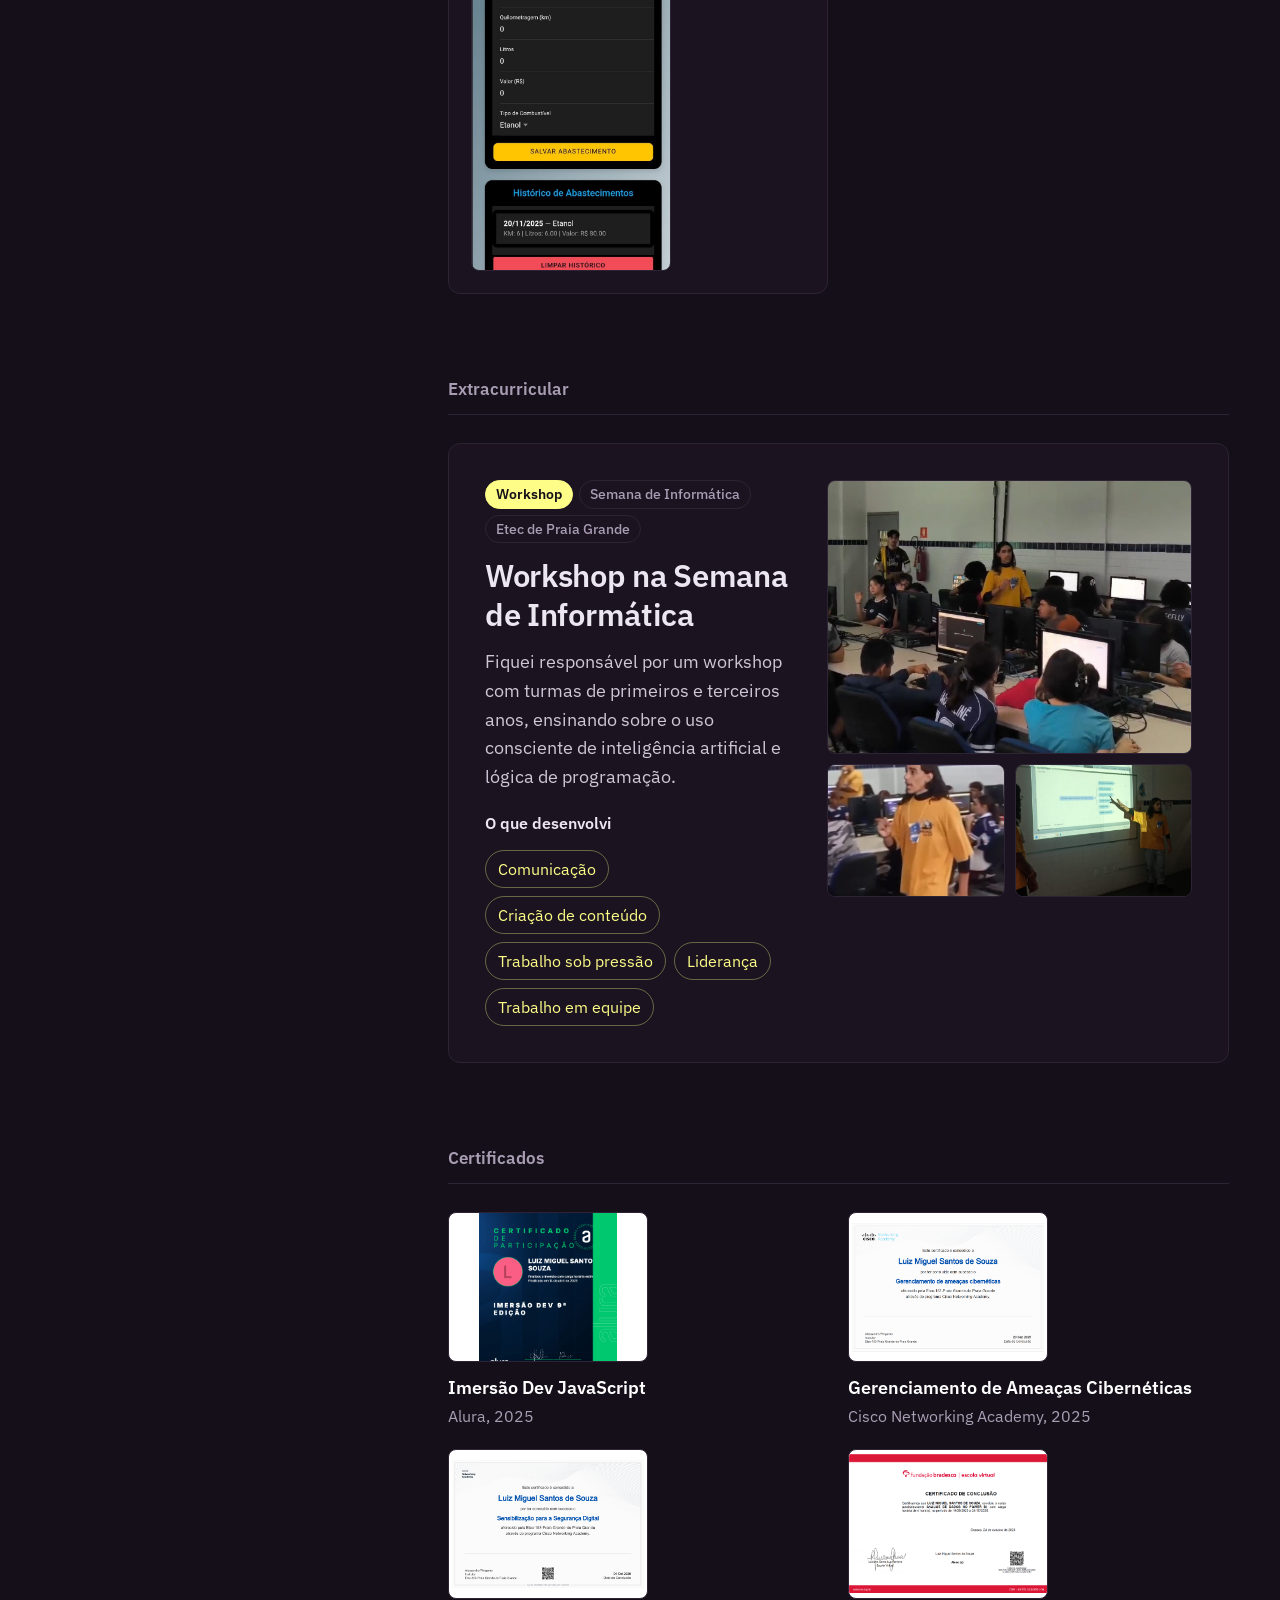
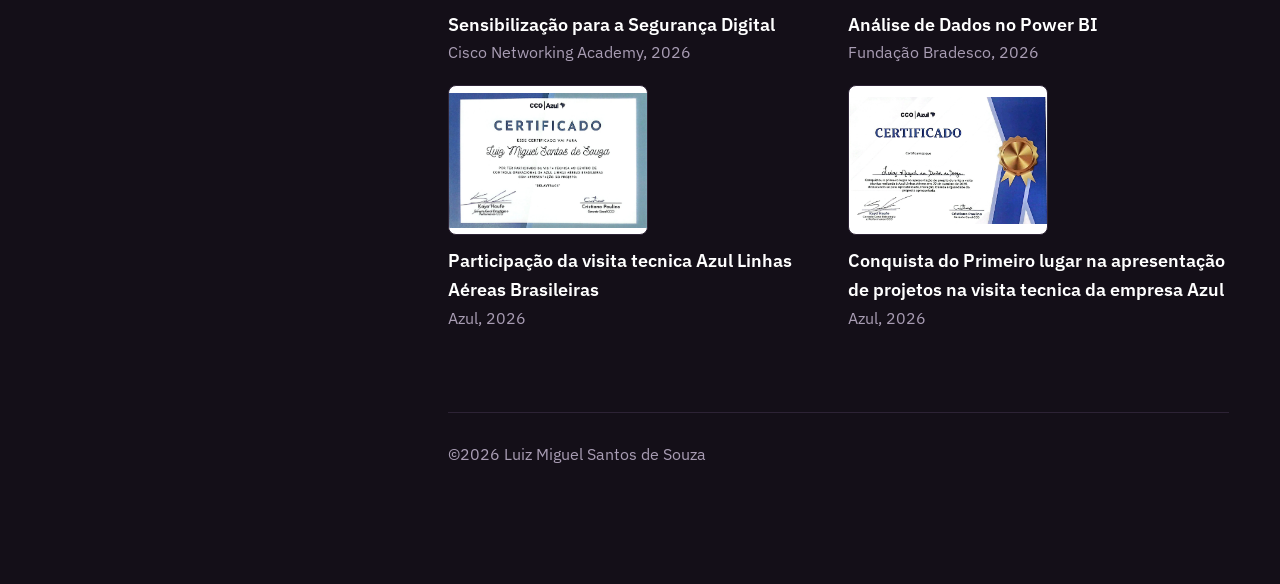
==== commit 1cf790d2: "commit" ====
--- a/index.html
+++ b/index.html
@@ -264,6 +264,10 @@
           <figcaption><strong>Sensibilização para a Segurança Digital</strong><span>Cisco Networking Academy, 2026</span></figcaption>
         </figure>
                 <figure class="certificado">
+          <div class="prints" data-formato="livre"><div class="print"><img src="projetos/certificadopowerbi.png" alt="Certificado Cisco Sensibilização para a Segurança Digital" loading="lazy"></div></div>
+          <figcaption><strong>Análise de Dados no Power BI</strong><span>Fundação Bradesco, 2026</span></figcaption>
+        </figure>
+                <figure class="certificado">
           <div class="prints" data-formato="livre"><div class="print"><img src="projetos/certificadoAzul1.png" alt="Certificado Azul" loading="lazy"></div></div>
           <figcaption><strong>Participação da visita tecnica Azul Linhas Aéreas Brasileiras</strong><span>Azul, 2026</span></figcaption>
         </figure>
